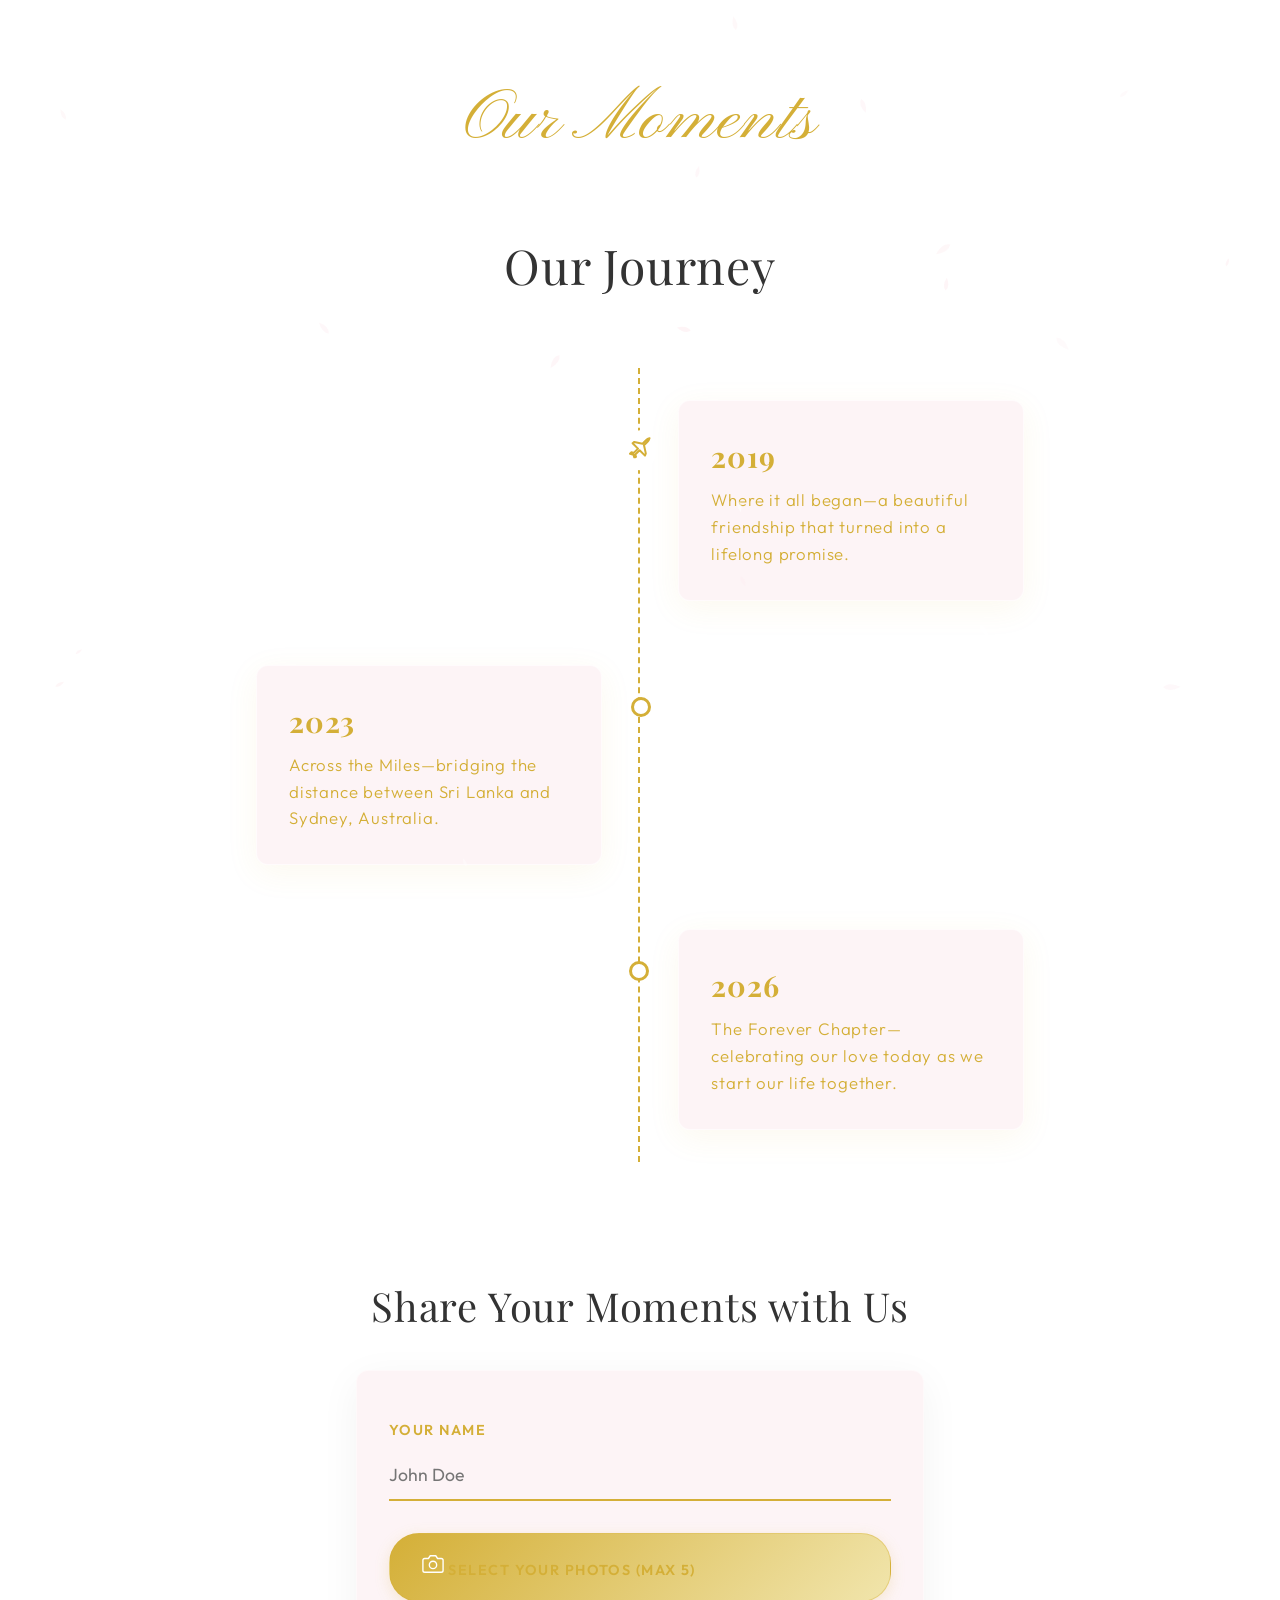
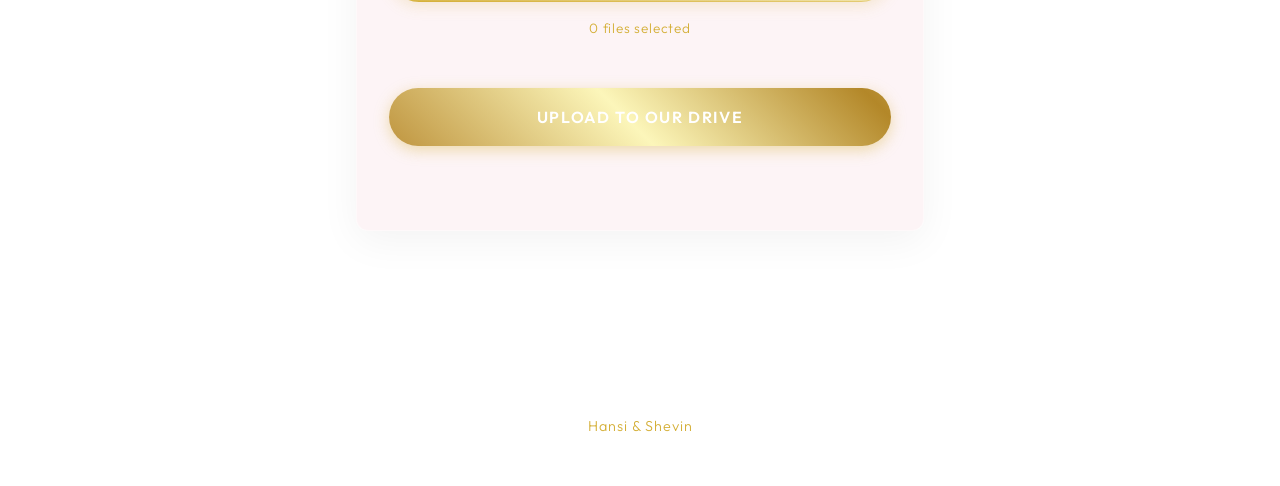
==== moments.html @ f9ff208f "Final integration of Moments page photo uploader with Google Apps Script, including success overlay " ====
<!DOCTYPE html>
<html lang="en">

<head>
    <meta charset="UTF-8">
    <meta name="viewport" content="width=device-width, initial-scale=1.0">
    <title>Our Moments - Shevin & Hansani</title>

    <!-- Fonts matching the theme -->
    <link rel="preconnect" href="https://fonts.googleapis.com">
    <link rel="preconnect" href="https://fonts.gstatic.com" crossorigin>
    <link
        href="https://fonts.googleapis.com/css2?family=Outfit:wght@300;400;600&family=Pinyon+Script&family=Playfair+Display:ital,wght@0,400;0,700;1,400&display=swap"
        rel="stylesheet">

    <!-- Link to existing global stylesheet -->
    <link rel="stylesheet" href="style.css">

    <!-- Page specific styles for moments.html -->
    <style>
        /* Base Page Setup */
        body {
            background-color: var(--color-bg-primary);
            /* Uses existing cream/blush background */
            min-height: 100vh;
            padding-top: 4rem;
            /* Spacer since there's no hero video here */
        }

        .page-title {
            font-family: 'Pinyon Script', cursive;
            font-size: 4.5rem;
            color: var(--color-accent);
            /* Gold */
            text-align: center;
            margin-bottom: 0.5rem;
        }

        /* --- Section 1: Our Journey Timeline --- */
        .timeline-section {
            padding: var(--spacing-lg) 1rem;
            max-width: 800px;
            margin: 0 auto;
            position: relative;
        }

        .timeline-title {
            font-family: 'Playfair Display', serif;
            font-size: 3rem;
            text-align: center;
            color: var(--color-text-primary);
            margin-bottom: 4rem;
        }

        .vertical-timeline {
            position: relative;
            padding: 2rem 0;
            display: flex;
            flex-direction: column;
            gap: 4rem;
        }

        /* The Gold Dashed Line */
        .vertical-timeline::before {
            content: '';
            position: absolute;
            top: 0;
            bottom: 0;
            left: 50%;
            transform: translateX(-50%);
            width: 2px;
            border-left: 2px dashed #D4AF37;
            /* Gold dashed line */
            z-index: 1;
        }

        /* The Scrolling Airplane Icon */
        .scrolling-airplane {
            position: absolute;
            left: 50%;
            top: 0;
            /* Updated via JS on scroll */
            transform: translate(-50%, -50%);
            color: #D4AF37;
            z-index: 3;
            transition: top 0.1s ease-out;
            background: var(--color-bg-primary);
            padding: 4px;
            border-radius: 50%;
        }

        /* Timeline Items (Glassmorphism Cards) */
        .v-timeline-item {
            position: relative;
            width: 45%;
            z-index: 2;
        }

        .v-timeline-item:nth-child(even) {
            align-self: flex-end;
        }

        .v-timeline-card {
            background: rgba(253, 239, 242, 0.7);
            /* Blush Pink #FDEFF2 */
            backdrop-filter: blur(12px);
            -webkit-backdrop-filter: blur(12px);
            border: 1px solid rgba(255, 255, 255, 0.6);
            border-radius: 12px;
            padding: 2rem;
            box-shadow: 0 8px 32px rgba(212, 175, 55, 0.08);
            /* Subtle gold shadow */
            transition: transform 0.3s ease;
        }

        .v-timeline-card:hover {
            transform: translateY(-5px);
        }

        /* Dot on the line */
        .v-timeline-item::after {
            content: '';
            position: absolute;
            top: 2rem;
            width: 14px;
            height: 14px;
            background-color: #FFFFFF;
            border: 3px solid #D4AF37;
            border-radius: 50%;
            z-index: 2;
        }

        .v-timeline-item:nth-child(odd)::after {
            right: -11.5%;
            /* Position dot on center line */
            transform: translateX(50%);
        }

        .v-timeline-item:nth-child(even)::after {
            left: -11.5%;
            transform: translateX(-50%);
        }

        .year-badge {
            font-family: 'Playfair Display', serif;
            font-size: 1.8rem;
            color: #D4AF37;
            font-weight: 700;
            margin-bottom: 0.5rem;
        }

        .milestone-desc {
            font-family: 'Outfit', sans-serif;
            font-size: 1.05rem;
            font-weight: 300;
            line-height: 1.6;
            color: var(--color-text-secondary);
        }

        @media (max-width: 768px) {
            .vertical-timeline::before {
                left: 20px;
            }

            .scrolling-airplane {
                left: 20px;
            }

            .v-timeline-item {
                width: calc(100% - 50px);
                align-self: flex-end;
            }

            .v-timeline-item:nth-child(odd)::after,
            .v-timeline-item:nth-child(even)::after {
                left: -30px;
                transform: translateX(0);
            }

            .v-timeline-item:nth-child(even) {
                align-self: flex-end;
            }
        }


        /* --- Section 2: Guest Moments Uploader --- */
        .uploader-section {
            padding: var(--spacing-xl) 1rem;
            max-width: 600px;
            margin: 0 auto 4rem auto;
            text-align: center;
        }

        .uploader-title {
            font-family: 'Playfair Display', serif;
            font-size: 2.5rem;
            color: var(--color-text-primary);
            margin-bottom: 2rem;
        }

        .upload-form-card {
            background: rgba(253, 239, 242, 0.7);
            /* Blush Pink matching Playlist/Theme */
            backdrop-filter: blur(15px);
            -webkit-backdrop-filter: blur(15px);
            border: 1px solid rgba(255, 255, 255, 0.5);
            border-radius: 12px;
            padding: 3rem 2rem;
            box-shadow: 0 10px 40px rgba(0, 0, 0, 0.05);
        }

        /* Minimalist inputs mimicking 'The Playlist' */
        .minimal-input-group {
            margin-bottom: 2rem;
            text-align: left;
        }

        .minimal-input-group label {
            display: block;
            font-family: 'Outfit', sans-serif;
            font-weight: 600;
            font-size: 0.9rem;
            color: var(--color-text-secondary);
            margin-bottom: 0.5rem;
            text-transform: uppercase;
            letter-spacing: 0.1em;
        }

        .minimal-input-group input[type="text"] {
            width: 100%;
            background: transparent;
            border: none;
            border-bottom: 2px solid #D4AF37;
            /* Gold bottom border */
            padding: 0.8rem 0;
            font-family: 'Outfit', sans-serif;
            font-size: 1.1rem;
            color: var(--color-text-primary);
            outline: none;
            transition: border-color 0.3s ease;
        }

        .minimal-input-group input[type="text"]:focus {
            border-bottom-color: #b38728;
        }

        /* Custom File Input Label Button */
        .hidden-file-input {
            opacity: 0;
            position: absolute;
            z-index: -1;
            width: 0.1px;
            height: 0.1px;
            overflow: hidden;
        }

        .custom-file-label {
            display: flex;
            align-items: center;
            justify-content: center;
            gap: 12px;
            width: 100%;
            padding: 1.2rem 2rem;
            background: linear-gradient(135deg, #D4AF37, #F1E5AC);
            border: 1px solid rgba(212, 175, 55, 0.4);
            border-radius: 30px;
            color: #FFFFFF;
            font-family: 'Outfit', sans-serif;
            font-weight: 600;
            font-size: 1rem;
            letter-spacing: 2px;
            text-transform: uppercase;
            cursor: pointer;
            box-shadow: 0 4px 15px rgba(212, 175, 55, 0.2);
            transition: all 0.3s ease;
            margin-top: 0.5rem;
        }

        .custom-file-label:hover {
            transform: scale(1.02);
            box-shadow: 0 6px 20px rgba(212, 175, 55, 0.4);
        }

        .camera-icon {
            width: 22px;
            height: 22px;
            stroke: #FFFFFF;
        }

        .file-selection-helper {
            font-family: 'Outfit', sans-serif;
            font-size: 0.85rem;
            color: var(--color-text-secondary);
            text-align: center;
            margin-top: 1rem;
            font-weight: 300;
        }

        /* Gold Gradient Button */
        .gold-upload-btn {
            display: inline-block;
            width: 100%;
            padding: 1.2rem 2rem;
            border: none;
            border-radius: 30px;
            color: #FFFFFF;
            font-family: 'Outfit', sans-serif;
            font-size: 1rem;
            font-weight: 600;
            letter-spacing: 0.1em;
            text-transform: uppercase;
            background: linear-gradient(45deg, #BF953F, #FCF6BA, #B38728, #FBF5B7, #AA771C);
            background-size: 200% auto;
            box-shadow: 0 4px 15px rgba(212, 175, 55, 0.4);
            cursor: pointer;
            transition: all 0.3s ease;
            margin-top: 1rem;
        }

        .gold-upload-btn:hover {
            background-position: right center;
            transform: translateY(-2px);
            box-shadow: 0 6px 20px rgba(212, 175, 55, 0.6);
        }

        .upload-status {
            margin-top: 1rem;
            font-family: 'Outfit', sans-serif;
            font-size: 0.95rem;
            color: var(--color-text-secondary);
            min-height: 20px;
        }

        /* Spinner */
        .spinner {
            display: inline-block;
            width: 18px;
            height: 18px;
            border: 2px solid rgba(255, 255, 255, 0.3);
            border-radius: 50%;
            border-top-color: #FFFFFF;
            animation: spin 1s ease-in-out infinite;
            margin-right: 10px;
            vertical-align: middle;
        }

        @keyframes spin {
            to {
                transform: rotate(360deg);
            }
        }

        /* Success Overlay */
        .upload-success-overlay {
            position: fixed;
            top: 0;
            left: 0;
            width: 100%;
            height: 100%;
            background: rgba(255, 255, 255, 0.85);
            backdrop-filter: blur(8px);
            -webkit-backdrop-filter: blur(8px);
            z-index: 9999;
            display: flex;
            justify-content: center;
            align-items: center;
            opacity: 0;
            pointer-events: none;
            transition: opacity 0.5s ease;
        }

        .upload-success-overlay.visible {
            opacity: 1;
            pointer-events: all;
        }

        .success-card {
            background: rgba(253, 239, 242, 0.95);
            border: 1px solid rgba(212, 175, 55, 0.4);
            border-radius: 16px;
            padding: 3rem 2rem;
            text-align: center;
            max-width: 450px;
            box-shadow: 0 15px 35px rgba(212, 175, 55, 0.2);
            transform: translateY(20px);
            transition: transform 0.5s cubic-bezier(0.175, 0.885, 0.32, 1.275);
        }

        .upload-success-overlay.visible .success-card {
            transform: translateY(0);
        }

        .success-title {
            font-family: 'Pinyon Script', cursive;
            font-size: 3.5rem;
            color: #D4AF37;
            margin-bottom: 0.5rem;
        }

        .success-message {
            font-family: 'Outfit', sans-serif;
            font-size: 1.15rem;
            color: var(--color-text-primary);
            line-height: 1.6;
            margin-bottom: 2rem;
        }
    </style>
</head>

<body>

    <!-- Antigravity Particles Overlay (Requires script.js) -->
    <canvas id="petal-canvas"></canvas>

    <h1 class="page-title reveal">Our Moments</h1>

    <!-- ============================================== -->
    <!-- SECTION 1: OUR JOURNEY (TIMELINE)              -->
    <!-- ============================================== -->
    <section class="timeline-section">
        <h2 class="timeline-title reveal">Our Journey</h2>

        <div class="vertical-timeline reveal" id="journey-timeline">
            <!-- Scrolling Airplane Icon -->
            <div class="scrolling-airplane" id="airplane-icon">
                <svg width="24" height="24" viewBox="0 0 24 24" fill="none" stroke="currentColor" stroke-width="2"
                    stroke-linecap="round" stroke-linejoin="round">
                    <path
                        d="M17.8 19.2L16 11l3.5-3.5C21 6 21.5 4 21.5 4c0 0-2 .5-3.5 2L14.5 9.5 6.3 7.7 4.6 9l5.4 5.4-4.3 4.3-2.2-.7L2 19.5l3.5 1 1 3.5 1.5-1.5-.7-2.2 4.3-4.3 5.4 5.4z">
                    </path>
                </svg>
            </div>

            <!-- Milestone 1 -->
            <div class="v-timeline-item">
                <div class="v-timeline-card">
                    <div class="year-badge">2019</div>
                    <p class="milestone-desc">Where it all began—a beautiful friendship that turned into a lifelong
                        promise.</p>
                </div>
            </div>

            <!-- Milestone 2 -->
            <div class="v-timeline-item">
                <div class="v-timeline-card">
                    <div class="year-badge">2023</div>
                    <p class="milestone-desc">Across the Miles—bridging the distance between Sri Lanka and Sydney,
                        Australia.</p>
                </div>
            </div>

            <!-- Milestone 3 -->
            <div class="v-timeline-item">
                <div class="v-timeline-card">
                    <div class="year-badge">2026</div>
                    <p class="milestone-desc">The Forever Chapter—celebrating our love today as we start our life
                        together.</p>
                </div>
            </div>
        </div>
    </section>

    <!-- ============================================== -->
    <!-- SECTION 2: GUEST MOMENTS UPLOADER              -->
    <!-- ============================================== -->
    <section class="uploader-section reveal">
        <h2 class="uploader-title">Share Your Moments with Us</h2>

        <form class="upload-form-card" id="moments-upload-form">
            <div class="minimal-input-group">
                <label for="uploader-name">Your Name</label>
                <input type="text" id="uploader-name" required placeholder="John Doe">
            </div>

            <div class="minimal-input-group">
                <!-- Hidden actual file input -->
                <input type="file" id="moment-photos" class="hidden-file-input" accept="image/*" multiple required>
                <!-- Styled Label acting as the button -->
                <label for="moment-photos" class="custom-file-label">
                    <svg class="camera-icon" viewBox="0 0 24 24" fill="none" stroke="currentColor" stroke-width="1.5"
                        stroke-linecap="round" stroke-linejoin="round">
                        <path d="M23 19a2 2 0 0 1-2 2H3a2 2 0 0 1-2-2V8a2 2 0 0 1 2-2h4l2-3h6l2 3h4a2 2 0 0 1 2 2z">
                        </path>
                        <circle cx="12" cy="13" r="4"></circle>
                    </svg>
                    Select Your Photos (Max 5)
                </label>
                <!-- Helper text for file count -->
                <div id="file-selection-text" class="file-selection-helper">0 files selected</div>
            </div>

            <button type="submit" class="gold-upload-btn" id="upload-btn">Upload to Our Drive</button>
            <div class="upload-status" id="upload-status-message"></div>
        </form>
    </section>


    <!-- Upload Success Overlay -->
    <div id="upload-success-overlay" class="upload-success-overlay">
        <div class="success-card">
            <h3 class="success-title">Success</h3>
            <p class="success-message">Thank you for sharing your moments with us! We can't wait to see them!</p>
            <button class="gold-upload-btn"
                onclick="document.getElementById('upload-success-overlay').classList.remove('visible')">Close</button>
        </div>
    </div>

    <footer>
        <p>Hansi & Shevin</p>
    </footer>

    <!-- Existing script for canvas effects -->
    <script src="script.js"></script>

    <!-- Specific logic for moments.html -->
    <script>
        // --- Airplane Scroll Animation ---
        const timeline = document.getElementById('journey-timeline');
        const airplane = document.getElementById('airplane-icon');

        function updateAirplanePosition() {
            if (!timeline || !airplane) return;
            // Get timeline dimensions and position relative to viewport
            const timelineRect = timeline.getBoundingClientRect();

            // Calculate how far we've scrolled past the top of the timeline
            // Adding half the window height so the airplane starts moving when the timeline reaches the middle of the screen
            const scrollStartOffset = window.innerHeight / 2;
            let scrolledPx = scrollStartOffset - timelineRect.top;

            // Clamp the value between 0 and the total height of the timeline
            if (scrolledPx < 0) {
                scrolledPx = 0;
            } else if (scrolledPx > timelineRect.height) {
                scrolledPx = timelineRect.height;
            }

            // Apply position
            airplane.style.top = scrolledPx + 'px';
        }

        window.addEventListener('scroll', updateAirplanePosition);
        window.addEventListener('resize', updateAirplanePosition);

        // Initial setup
        updateAirplanePosition();

        // --- Photo Uploader Logic ---
        const form = document.getElementById('moments-upload-form');
        const fileInput = document.getElementById('moment-photos');
        const statusMsg = document.getElementById('upload-status-message');
        const submitBtn = document.getElementById('upload-btn');
        const selectionText = document.getElementById('file-selection-text');

        // Update file count display when files are selected
        fileInput.addEventListener('change', () => {
            const count = fileInput.files.length;
            if (count === 0) {
                selectionText.textContent = '0 files selected';
                selectionText.style.color = 'var(--color-text-secondary)';
            } else if (count === 1) {
                selectionText.textContent = '1 file selected';
                selectionText.style.color = 'var(--color-text-secondary)';
            } else if (count > 5) {
                selectionText.textContent = `${count} files selected (Max 5 allowed)`;
                selectionText.style.color = '#D45D79'; // Alert color
            } else {
                selectionText.textContent = `${count} files selected`;
                selectionText.style.color = 'var(--color-text-secondary)';
            }
        });

        const GOOGLE_SCRIPT_URL = "https://script.google.com/macros/s/AKfycbxjKZd3WQ9vp3yCkcFzYn3EKo2dXhMZhBYg9qbt5P5DwrbNoYDzP_CkDzw97nw_xjyyNA/exec";
        const successOverlay = document.getElementById('upload-success-overlay');

        form.addEventListener('submit', async (e) => {
            e.preventDefault();

            const files = fileInput.files;
            if (files.length === 0) return;
            if (files.length > 5) {
                statusMsg.textContent = "Please select a maximum of 5 photos at a time.";
                statusMsg.style.color = "#D45D79";
                return;
            }

            const uploaderName = document.getElementById('uploader-name').value;
            submitBtn.innerHTML = '<span class="spinner"></span>Sending Magic to Shevin & Hansani...';
            submitBtn.disabled = true;
            statusMsg.textContent = `Preparing ${files.length} image(s)...`;
            statusMsg.style.color = "var(--color-text-secondary)";

            try {
                // Read all files and convert to base64
                const filePromises = Array.from(files).map(file => {
                    return new Promise((resolve, reject) => {
                        const reader = new FileReader();
                        reader.onload = (ev) => {
                            // Extract base64 part only
                            const base64Data = ev.target.result.split(',')[1];
                            resolve(base64Data);
                        };
                        reader.onerror = reject;
                        reader.readAsDataURL(file);
                    });
                });

                const filesData = await Promise.all(filePromises);

                // Construct payload
                const payload = {
                    name: uploaderName,
                    photos: filesData
                };

                statusMsg.textContent = "Sending to Drive...";

                // Fetch request to Apps Script
                const response = await fetch(GOOGLE_SCRIPT_URL, {
                    method: 'POST',
                    body: JSON.stringify(payload)
                    // mode: 'no-cors' -> Not needed usually if CORS is handled in GAS
                });

                // Show success overlay
                successOverlay.classList.add('visible');

                // Reset Form state
                form.reset();
                selectionText.textContent = '0 files selected';
                selectionText.style.color = 'var(--color-text-secondary)';
                statusMsg.textContent = "";

            } catch (error) {
                console.error("Upload error:", error);
                statusMsg.textContent = "Something went wrong. Please try again.";
                statusMsg.style.color = "#D45D79";
            } finally {
                submitBtn.textContent = "Upload to Our Drive";
                submitBtn.disabled = false;
            }
        });
    </script>
</body>

</html>
---- style.css ----
:root {
    /* Refined Luxury Color Palette */
    --color-bg-primary: #FFFFFF;
    --color-bg-secondary: #FDEFF2;
    /* Blush Pink */

    --color-mauve: #E8B4B8;
    /* Dusty Rose for primary elements */
    --color-rose: #E8B4B8;
    /* Dusty Rose (Secondary Soft) */
    --color-rose-light: #FDEFF2;
    /* Light Blush for backgrounds/hovers */

    --color-text-primary: #333333;
    /* Darker grey for primary text */
    --color-text-secondary: #D4AF37;
    /* Gold for subtitles */

    --color-accent: #D4AF37;
    /* Gold Accent */
    --color-border: rgba(212, 175, 55, 0.3);
    /* Gold border */

    /* Envelope Specifics */
    --envelope-base: #E8B4B8;
    --envelope-flap-gradient-start: #E8B4B8;
    --envelope-flap-gradient-end: #D9A0A5;
    /* Slightly lighter/rosier dusty rose */
    --seal-color: #D4AF37;

    /* Typography */
    --font-heading: 'Outfit', sans-serif;
    --font-names: 'Pinyon Script', cursive;
    --font-body: 'Outfit', sans-serif;

    /* Spacing & Layout */
    --container-width: 1200px;
    --spacing-sm: 1rem;
    --spacing-md: 2rem;
    --spacing-lg: 2.5rem;
    --spacing-xl: 4.5rem;

    /* Transitions */
    --transition-fast: 0.3s cubic-bezier(0.4, 0, 0.2, 1);
    --transition-slow: 0.8s cubic-bezier(0.4, 0, 0.2, 1);
}

* {
    margin: 0;
    padding: 0;
    box-sizing: border-box;
}

html {
    scroll-behavior: smooth;
}

body {
    font-family: var(--font-body);
    font-weight: 300;
    background-color: var(--color-bg-primary);
    color: var(--color-text-primary);
    line-height: 1.6;
    overflow-x: hidden;
    letter-spacing: 0.05em;
}

/* Typography Utilities */
h1,
h2,
h3,
.nav-brand {
    font-family: var(--font-heading);
    font-weight: 400;
}

.section-title {
    font-size: 3.5rem;
    font-style: italic;
    text-align: center;
    margin-bottom: var(--spacing-lg);
    color: var(--color-mauve);
    position: relative;
    padding-bottom: 1rem;
}

.section-title::after {
    content: '';
    position: absolute;
    bottom: 0;
    left: 50%;
    transform: translateX(-50%);
    width: 60px;
    height: 3px;
    background: linear-gradient(90deg, transparent, var(--color-accent), transparent);
}

/* Navbar */
.navbar {
    position: fixed;
    top: 0;
    width: 100%;
    padding: 1.5rem 5%;
    display: flex;
    justify-content: space-between;
    align-items: center;
    z-index: 1000;
    transition: var(--transition-fast);
}

.navbar.scrolled {
    background-color: rgba(255, 255, 255, 0.98);
    box-shadow: 0 4px 20px rgba(145, 95, 109, 0.05);
    padding: 1rem 5%;
}

.nav-brand {
    font-size: 1.5rem;
    font-weight: 600;
    letter-spacing: 2px;
    color: var(--color-mauve);
}

.nav-links a {
    text-decoration: none;
    color: var(--color-text-primary);
    margin-left: 2rem;
    font-family: var(--font-body);
    font-weight: 500;
    font-size: 0.9rem;
    text-transform: uppercase;
    letter-spacing: 2px;
    transition: var(--transition-fast);
}

.nav-links a:hover {
    color: var(--color-rose);
}

/* =============================================
   HERO SECTION  (reference-matched redesign)
   ============================================= */

.hero-section {
    height: 100vh;
    min-height: 560px;
    display: flex;
    flex-direction: column;
    justify-content: space-between;
    align-items: center;
    text-align: center;
    position: relative;
    overflow: hidden;
    color: #FFFFFF;
}

/* Pseudo-element to balance the space taken by hero-scroll, keeping hero-content centered */
.hero-section::before {
    content: '';
    display: block;
    height: 80px;
    width: 100%;
}

/* --- Background Image --- */
.hero-bg-image-wrapper {
    position: absolute;
    inset: 0;
    z-index: 0;
    overflow: hidden;
}

.hero-bg-image {
    width: 100%;
    height: 100%;
    object-fit: cover;
    object-position: center center;
    animation: heroBgZoom 20s ease-in-out infinite alternate;
}

@keyframes heroBgZoom {
    from {
        transform: scale(1);
    }

    to {
        transform: scale(1.06);
    }
}

/* --- Overlay (dark, improves text contrast) --- */
.hero-overlay {
    position: absolute;
    inset: 0;
    background: rgba(0, 0, 0, 0.4);
    z-index: 1;
}

/* --- Content stack --- */
.hero-content {
    position: relative;
    z-index: 2;
    display: flex;
    flex-direction: column;
    align-items: center;
    gap: 1.2rem;
    width: 90%;
    max-width: 980px;
    padding: 0 1rem;
}

/* --- "SAVE THE DATE" eyebrow --- */
.hero-eyebrow {
    font-family: var(--font-body);
    font-size: 0.72rem;
    font-weight: 400;
    text-transform: uppercase;
    letter-spacing: 0.42em;
    color: rgba(255, 255, 255, 0.92);
    margin: 0;
}

@keyframes goldenGlow {
    0% {
        text-shadow: 0 0 10px rgba(212, 175, 55, 0.2);
    }

    50% {
        text-shadow: 0 0 20px rgba(212, 175, 55, 0.6), 0 0 30px rgba(212, 175, 55, 0.4);
    }

    100% {
        text-shadow: 0 0 10px rgba(212, 175, 55, 0.2);
    }
}

/* --- Names: single line, large cursive --- */
.hero-names {
    font-family: var(--font-names);
    font-size: clamp(4.5rem, 12vw, 10rem);
    font-weight: 400;
    color: #FFFFFF;
    line-height: 1.05;
    margin: 0;
    white-space: nowrap;
    animation: goldenGlow 3s infinite alternate;
}

.hero-names em {
    font-style: italic;
    font-size: 0.75em;
    /* slightly smaller & softer than the names */
    margin: 0 0.15em;
    color: #FFFFFF;
}

/* --- Thin rule --- */
.hero-rule {
    width: min(340px, 55%);
    height: 1px;
    background: rgba(255, 255, 255, 0.65);
    margin: 0.2rem 0;
}

/* --- Date row --- */
.hero-date {
    display: flex;
    align-items: baseline;
    justify-content: center;
    gap: 1.2rem;
}

.hero-date-side {
    font-family: var(--font-heading);
    font-size: clamp(1.4rem, 3.5vw, 2.2rem);
    font-style: italic;
    color: rgba(255, 255, 255, 0.9);
    letter-spacing: 0.04em;
}

.hero-date-day {
    font-family: var(--font-heading);
    font-size: clamp(3.5rem, 8vw, 6.5rem);
    font-weight: 600;
    line-height: 1;
    color: #FFFFFF;
    text-shadow: 0 2px 16px rgba(0, 0, 0, 0.15);
}

/* --- RSVP bordered button --- */
.hero-rsvp-btn {
    display: inline-block;
    padding: 0.75rem 3rem;
    border: none;
    color: #FFFFFF;
    font-family: var(--font-body);
    font-size: 0.72rem;
    font-weight: 600;
    letter-spacing: 0.35em;
    text-transform: uppercase;
    text-decoration: none;
    background: linear-gradient(45deg, #BF953F, #FCF6BA, #B38728, #FBF5B7, #AA771C);
    background-size: 200% auto;
    box-shadow: 0 4px 15px rgba(212, 175, 55, 0.4);
    transition: all var(--transition-fast);
    margin-top: 0.4rem;
}

.hero-rsvp-btn:hover {
    background-position: right center;
    box-shadow: 0 6px 20px rgba(212, 175, 55, 0.6);
    transform: translateY(-2px);
}

/* --- Scroll down label + chevron --- */
.hero-scroll {
    position: relative;
    display: flex;
    flex-direction: column;
    align-items: center;
    z-index: 2;
    gap: 0.4rem;
    color: rgba(255, 255, 255, 0.85);
    cursor: pointer;
    animation: heroScrollBounce 2.4s ease-in-out infinite;
    padding-bottom: 25px;
    /* ensure slight gap from true bottom edge */
    width: 100%;
}

.hero-scroll span {
    font-family: var(--font-body);
    font-size: 0.65rem;
    letter-spacing: 0.35em;
    text-transform: uppercase;
}

@keyframes heroScrollBounce {

    0%,
    100% {
        transform: translateY(0);
    }

    50% {
        transform: translateY(7px);
    }
}

/* --- Fade-in animation (shared) --- */
.fade-in {
    animation: fadeIn 1.2s ease-out forwards;
}

@keyframes fadeIn {
    from {
        opacity: 0;
        transform: translateY(18px);
    }

    to {
        opacity: 1;
        transform: translateY(0);
    }
}

/* Stagger the fade-ins */
.hero-eyebrow {
    animation-delay: 0.1s;
    opacity: 0;
}

.hero-names {
    animation-delay: 0.3s;
    opacity: 0;
}

.hero-rule {
    animation-delay: 0.5s;
    opacity: 0;
}

.hero-date {
    animation-delay: 0.65s;
    opacity: 0;
}

.hero-rsvp-btn {
    animation-delay: 0.8s;
    opacity: 0;
}

.hero-scroll {
    animation-delay: 1s;
    opacity: 0;
}

/* --- Mobile --- */
@media (max-width: 600px) {
    .hero-names {
        font-size: clamp(2.2rem, 11vw, 3.5rem);
        white-space: normal;
    }

    .hero-date {
        gap: 0.8rem;
    }

    .hero-rsvp-btn {
        padding: 0.7rem 2rem;
        font-size: 0.68rem;
    }

    .hero-bg-image {
        object-position: 60% center;
    }
}

/* --- Short Screens --- */
@media (max-height: 600px) {
    .hero-section {
        min-height: auto;
    }

    .hero-section::before {
        height: 20px;
    }

    .hero-content {
        gap: 0.6rem;
    }

    .hero-scroll {
        padding-bottom: 10px;
    }
}


/* --- Couple Section (Preview Detail Hover) --- */
.couple-section {
    padding: var(--spacing-xl) 5%;
    background-color: #fdf4fb;
    /* Very faint greenish tint matching reference */
    display: flex;
    justify-content: center;
}

.couple-container {
    display: flex;
    gap: 2rem;
    justify-content: center;
    flex-wrap: wrap;
    max-width: 1000px;
    width: 100%;
}

.couple-card {
    position: relative;
    width: 100%;
    max-width: 440px;
    flex: 1 1 350px;
    aspect-ratio: 1 / 1;
    border-radius: 28px;
    overflow: hidden;
    cursor: pointer;
    box-shadow: 0 15px 40px rgba(0, 0, 0, 0.04);
}

.couple-img {
    width: 100%;
    height: 100%;
    object-fit: cover;
    transition: transform 0.6s cubic-bezier(0.25, 1, 0.5, 1);
}

.couple-overlay {
    position: absolute;
    inset: 0;
    /* Soft Blush semi-transparent gradient + blur */
    background: linear-gradient(to bottom, rgba(232, 180, 184, 0.4), rgba(232, 180, 184, 0.8));
    backdrop-filter: blur(10px);
    -webkit-backdrop-filter: blur(10px);
    display: flex;
    flex-direction: column;
    justify-content: center;
    align-items: center;
    color: #FFFFFF;
    text-align: center;
    padding: 2.5rem;
    opacity: 0;
    transition: opacity 0.5s ease;
}

.couple-card:hover .couple-img {
    transform: scale(1.05);
    /* Slight zoom on image */
}

.couple-card:hover .couple-overlay {
    opacity: 1;
    /* Fade in the blur/overlay */
}

/* Stagger text elements entering from below */
.couple-overlay>* {
    transform: translateY(15px);
    transition: transform 0.5s cubic-bezier(0.2, 0.8, 0.2, 1), opacity 0.5s ease;
    opacity: 0;
}

.couple-card:hover .couple-overlay>* {
    transform: translateY(0);
    opacity: 1;
}

.couple-card:hover .couple-overlay .couple-name {
    transition-delay: 0.1s;
}

.couple-card:hover .couple-overlay .couple-role {
    transition-delay: 0.15s;
}

.couple-card:hover .couple-overlay .couple-desc {
    transition-delay: 0.2s;
}

.couple-card:hover .couple-overlay .social-icons {
    transition-delay: 0.25s;
}

.couple-name {
    font-family: var(--font-names);
    font-size: 4.8rem;
    font-weight: 400;
    margin-bottom: 0.1rem;
    color: #FFF;
    text-shadow: 0 2px 10px rgba(0, 0, 0, 0.1);
}

.couple-role {
    font-family: var(--font-body);
    font-size: 0.75rem;
    letter-spacing: 0.45em;
    text-transform: uppercase;
    margin-bottom: 1.5rem;
    color: rgba(255, 255, 255, 0.85);
}

.couple-desc {
    font-family: var(--font-body);
    font-size: 0.95rem;
    line-height: 1.6;
    margin-bottom: 2.5rem;
    color: rgba(255, 255, 255, 0.95);
    max-width: 90%;
}

.social-icons {
    display: flex;
    gap: 1.2rem;
}

.social-icon {
    width: 44px;
    height: 44px;
    border-radius: 50%;
    background: rgba(255, 255, 255, 0.12);
    display: flex;
    justify-content: center;
    align-items: center;
    color: #FFFFFF;
    text-decoration: none;
    transition: background 0.3s ease, transform 0.3s ease;
}

.social-icon svg {
    width: 18px;
    height: 18px;
}

.social-icon:hover {
    background: rgba(255, 255, 255, 0.25);
    transform: translateY(-2px);
}

/* Countdown Section Modern */
.countdown-section {
    padding: var(--spacing-xl) 1rem;
    background-color: #fcf3fa;
    /* Faint green matching reference */
    text-align: center;
    color: var(--color-text-primary);
}

.countdown-header-modern {
    margin-bottom: 2rem;
    display: flex;
    flex-direction: column;
    align-items: center;
}

.heart-icon-modern {
    width: 44px;
    height: 44px;
    margin-bottom: 1.5rem;
}

.eyebrow-modern {
    font-family: var(--font-body);
    font-size: 0.8rem;
    letter-spacing: 0.35em;
    text-transform: uppercase;
    color: #9a8a98;
    /* soft greyish green */
    margin-bottom: 0.8rem;
}

.section-title-modern {
    font-family: var(--font-heading);
    font-size: 4.5rem;
    color: #413842;
    /* Deep dark slate/green */
    margin-bottom: 1.5rem;
    line-height: 1.1;
}

.countdown-desc-modern {
    font-family: var(--font-body);
    font-size: 1.05rem;
    color: #857a83;
    line-height: 1.8;
    max-width: 800px;
    margin: 0 auto 2.5rem;
}

.couple-signature-modern {
    font-family: var(--font-names);
    font-style: italic;
    font-size: 3.5rem;
    color: var(--color-accent);
}

/* Time boxes container */
.timer-container {
    display: flex;
    justify-content: center;
    gap: 2.5rem;
    flex-wrap: wrap;
}

.time-item-modern {
    display: flex;
    flex-direction: column;
    align-items: center;
    gap: 1.2rem;
}

.time-box {
    background: rgba(255, 255, 255, 0.4);
    backdrop-filter: blur(10px);
    -webkit-backdrop-filter: blur(10px);
    border: 1px solid rgba(255, 255, 255, 0.5);
    border-radius: 16px;
    width: 150px;
    height: 150px;
    display: flex;
    align-items: center;
    justify-content: center;
    box-shadow: 0 8px 32px rgba(0, 0, 0, 0.05);
    transition: transform 0.3s cubic-bezier(0.4, 0, 0.2, 1);
}

.time-box:hover {
    transform: translateY(-5px);
}

.time-box span:first-child {
    font-family: var(--font-heading);
    font-size: 5rem;
    font-weight: 500;
    line-height: 1;
    color: var(--color-text-secondary);
    margin: 0;
}

.time-item-modern .label {
    font-family: var(--font-body);
    font-size: 0.85rem;
    text-transform: uppercase;
    letter-spacing: 0.25em;
    color: #9a8a99;
    font-weight: 500;
}

/* Mobile Countdown */
@media (max-width: 768px) {
    .section-title-modern {
        font-size: 3.5rem;
    }

    .timer-container {
        gap: 1.5rem;
    }

    .time-box {
        width: 120px;
        height: 120px;
        border-radius: 12px;
    }

    .time-box span:first-child {
        font-size: 4rem;
    }

    .countdown-desc-modern br {
        display: none;
    }
}

@media (max-width: 480px) {
    .countdown-desc-modern {
        font-size: 0.95rem;
    }

    .section-title-modern {
        font-size: 2.8rem;
    }

    .timer-container {
        display: grid;
        grid-template-columns: repeat(2, 1fr);
        gap: 1.2rem;
        justify-items: center;
    }

    .time-item-modern {
        width: auto;
        gap: 0.8rem;
    }

    .time-box {
        width: 120px;
        height: 140px;
        /* Slight portrait shape like a card */
        border-radius: 12px;
    }

    .time-box span:first-child {
        font-size: 3.5rem;
    }
}



/* --- Location Section (Details of the Day) --- */
.location-section {
    padding: var(--spacing-xl) 1rem;
    background-color: #FDFBF7;
    /* Cream Background */
    text-align: center;
    color: var(--color-text-primary);
}

.location-header {
    margin-bottom: 3rem;
}

.champagne-icon svg {
    margin-bottom: 1rem;
    opacity: 0.8;
}

.location-card {
    background: rgba(255, 255, 255, 0.4);
    backdrop-filter: blur(10px);
    -webkit-backdrop-filter: blur(10px);
    border: 1px solid var(--color-border);
    max-width: 800px;
    margin: 0 auto;
    padding: 3rem 2rem;
    border-radius: 4px;
    box-shadow: 0 8px 32px rgba(0, 0, 0, 0.05);
}

.location-icon-circle {
    width: 60px;
    height: 60px;
    background: #F4F1EB;
    border-radius: 50%;
    margin: 0 auto 1.5rem;
    display: flex;
    justify-content: center;
    align-items: center;
}

.location-name {
    font-family: var(--font-heading);
    font-size: 2rem;
    margin-bottom: 0.5rem;
    color: var(--color-text-primary);
}

.venue-name {
    font-size: 1.2rem;
    color: var(--color-text-secondary);
    /* Mauve */
    margin-bottom: 0.5rem;
    font-weight: 500;
}

.time-row {
    display: flex;
    justify-content: center;
    align-items: center;
    gap: 0.5rem;
    color: #888;
    font-size: 0.9rem;
    margin-bottom: 2rem;
}

/* --- Location Slider --- */
.venue-image-wrapper {
    width: 100%;
    height: 400px;
    border-radius: 8px;
    overflow: hidden;
    margin-bottom: 1.5rem;
    position: relative;
    box-shadow: 0 4px 20px rgba(0, 0, 0, 0.1);
}

.slider-track {
    width: 100%;
    height: 100%;
    position: relative;
}

.venue-image.slide {
    position: absolute;
    top: 0;
    left: 0;
    width: 100%;
    height: 100%;
    object-fit: cover;
    opacity: 0;
    transition: opacity 0.8s ease-in-out, transform 4s ease-out;
    /* Slight zoom effect on active */
    z-index: 0;
}

.venue-image.slide.active {
    opacity: 1;
    z-index: 1;
    transform: scale(1.05);
    /* Slow zoom effect */
}

/* Slider Controls */
.slider-btn {
    position: absolute;
    top: 50%;
    transform: translateY(-50%);
    background: rgba(255, 255, 255, 0.2);
    border: 1px solid rgba(255, 255, 255, 0.4);
    color: #FFFFFF;
    width: 40px;
    height: 40px;
    border-radius: 50%;
    display: flex;
    justify-content: center;
    align-items: center;
    cursor: pointer;
    z-index: 10;
    transition: all 0.3s ease;
    backdrop-filter: blur(4px);
    opacity: 0.8;
}

.slider-btn:hover {
    background: rgba(255, 255, 255, 0.4);
    transform: translateY(-50%) scale(1.1);
    opacity: 1;
}

/* Ensure images are visible on mobile */
.venue-image.slide {
    display: block;
    /* Force block display */
    visibility: hidden;
    /* Hide by default, show active */
}

.venue-image.slide.active {
    visibility: visible;
}

/* Mobile responsive slider height */
@media (max-width: 768px) {
    .venue-image-wrapper {
        height: 250px;
        /* Smaller height for mobile */
    }

    .slider-btn {
        width: 32px;
        height: 32px;
    }

    .prev-btn {
        left: 10px;
    }

    .next-btn {
        right: 10px;
    }
}

.prev-btn {
    left: 15px;
}

.next-btn {
    right: 15px;
}

.slider-indicators {
    position: absolute;
    bottom: 20px;
    left: 50%;
    transform: translateX(-50%);
    display: flex;
    gap: 10px;
    z-index: 2;
}

.indicator {
    width: 10px;
    height: 10px;
    border-radius: 50%;
    background: rgba(255, 255, 255, 0.4);
    cursor: pointer;
    border: 1px solid rgba(255, 255, 255, 0.2);
    transition: all 0.3s ease;
}

.indicator.active {
    background: #FFFFFF;
    transform: scale(1.2);
}

.map-wrapper {
    width: 100%;
    border-radius: 8px;
    overflow: hidden;
    margin-bottom: 2rem;
    position: relative;
    border: 1px solid #eee;
}

.location-actions {
    display: flex;
    justify-content: center;
    gap: 1.5rem;
    flex-wrap: wrap;
}

.btn-location {
    display: flex;
    align-items: center;
    gap: 0.8rem;
    padding: 0.8rem 1.5rem;
    background: #F9F7F5;
    color: var(--color-text-primary);
    text-decoration: none;
    border: 1px solid #D8D0C5;
    border-radius: 4px;
    font-family: var(--font-body);
    font-size: 0.9rem;
    transition: all 0.3s ease;
}

.btn-location:hover {
    background: #FFFFFF;
    border-color: var(--color-mauve);
    transform: translateY(-2px);
    box-shadow: 0 4px 10px rgba(0, 0, 0, 0.05);
}

/* --- Program of the Day Section --- */
.program-section {
    padding: var(--spacing-xl) 1rem;
    background-color: transparent;
    /* Removed bg color */
    text-align: center;
    overflow-x: hidden;
}

.program-header {
    margin-bottom: 4rem;
}

.program-divider {
    color: #D45D79;
    /* Changed to Rose */
    margin-bottom: 2rem;
    font-size: 1.2rem;
    position: relative;
    display: flex;
    justify-content: center;
    align-items: center;
    gap: 1rem;
}

.program-divider::before,
.program-divider::after {
    content: '';
    height: 1px;
    width: 60px;
    background-color: #D45D79;
    opacity: 0.3;
}

.program-illustration {
    margin-bottom: 2rem;
    display: flex;
    justify-content: center;
}

.program-illustration img {
    max-width: 100%;
    height: auto;
    width: 100px;
    /* Adjust based on illustration */
    filter: drop-shadow(0 10px 20px rgba(0, 0, 0, 0.05));
}

/* Timeline Container */
.timeline-container {
    position: relative;
    display: flex;
    justify-content: space-between;
    align-items: flex-start;
    max-width: 1000px;
    margin: 0 auto;
    padding-top: 2rem;
}

/* Horizontal Line */
.timeline-line {
    position: absolute;
    top: 60px;
    /* Aligns with icon center */
    left: 0;
    width: 100%;
    height: 1px;
    background-color: #D45D79;
    /* Rose Line */
    opacity: 0.2;
    z-index: 1;
}

.timeline-item {
    position: relative;
    z-index: 2;
    display: flex;
    flex-direction: column;
    align-items: center;
    flex: 1;
    min-width: 120px;
}

/* Time Bubble - Lotus Color Glass Effect */
.time-bubble {
    background-color: rgba(212, 93, 121, 0.85);
    /* Lotus Red (#D45D79) with transparency */
    backdrop-filter: blur(5px);
    -webkit-backdrop-filter: blur(5px);
    color: #FFFFFF;
    font-family: var(--font-body);
    font-size: 0.8rem;
    padding: 0.4rem 1rem;
    border-radius: 20px;
    margin-bottom: 1.5rem;
    box-shadow: 0 4px 15px rgba(212, 93, 121, 0.25);
    border: 1px solid rgba(255, 255, 255, 0.2);
}

/* Icon Circle */
.icon-circle {
    width: 50px;
    height: 50px;
    background-color: #FFFFFF;
    border: 1px solid rgba(212, 93, 121, 0.3);
    /* Rose border */
    border-radius: 50%;
    display: flex;
    justify-content: center;
    align-items: center;
    margin-bottom: 1.5rem;
    color: #D45D79;
    /* Red Rose Icon Color */
    transition: transform 0.3s ease;
}

.timeline-item:hover .icon-circle {
    transform: scale(1.1);
    box-shadow: 0 5px 15px rgba(212, 93, 121, 0.15);
    background-color: #FFF0F5;
    /* Lavender Blush hover */
}

.event-title {
    font-family: var(--font-heading);
    font-size: 1.2rem;
    margin-bottom: 0.5rem;
    color: var(--color-text-primary);
}

.event-desc {
    font-family: var(--font-body);
    font-size: 0.75rem;
    color: #888;
    max-width: 120px;
    line-height: 1.4;
}

/* Mobile Responsive Timeline (Vertical Stack) */
@media (max-width: 768px) {
    .timeline-container {
        flex-direction: column;
        align-items: flex-start;
        padding-left: 2rem;
        gap: 2rem;
    }

    .timeline-line {
        width: 1px;
        height: 100%;
        left: 21px;
        /* Center of left padding */
        top: 0;
    }

    .timeline-item {
        flex-direction: row;
        align-items: center;
        width: 100%;
        text-align: left;
    }

    .time-bubble {
        margin-bottom: 0;
        margin-right: 1rem;
        font-size: 0.75rem;
        min-width: 60px;
        text-align: center;
        order: 2;
        /* Move time to right of icon for vertical layout? Or keep left */
    }

    /* Re-ordering for vertical list look */
    .timeline-item {
        display: grid;
        grid-template-columns: 50px 1fr;
        grid-template-areas:
            "icon title"
            "icon desc"
            "icon time";
        gap: 0 1.5rem;
    }

    .icon-circle {
        grid-area: icon;
        margin-bottom: 0;
    }

    .event-title {
        grid-area: title;
        margin-bottom: 0.2rem;
        text-align: left;
    }

    .event-desc {
        grid-area: desc;
        max-width: none;
        text-align: left;
        margin-bottom: 0.5rem;
    }

    .time-bubble {
        grid-area: time;
        width: fit-content;
        margin: 0;
        background: transparent;
        color: #D45D79;
        /* Rose color for mobile text */
        padding: 0;
        font-weight: bold;
        box-shadow: none;
        text-align: left;
        border: none;
        backdrop-filter: none;
    }
}

/* --- Dress Code Section --- */
.dress-code-wrapper {
    margin-top: 5rem;
    display: flex;
    justify-content: center;
    width: 100%;
    padding: 0 1rem;
    /* ensure it stays within bounds on mobile */
}

.dress-code-card {
    background: rgba(253, 239, 242, 0.75);
    /* #FDEFF2 Light Blush Pink */
    backdrop-filter: blur(12px);
    -webkit-backdrop-filter: blur(12px);
    border: 1px solid rgba(255, 255, 255, 0.6);
    border-radius: 16px;
    padding: 3.5rem 2rem;
    max-width: 650px;
    width: 100%;
    text-align: center;
    box-shadow: 0 10px 40px rgba(212, 93, 121, 0.08);
    /* subtle soft rose shadow */
    transition: transform 0.4s ease, box-shadow 0.4s ease;
}

.dress-code-card:hover {
    transform: translateY(-5px);
    box-shadow: 0 15px 50px rgba(212, 93, 121, 0.15);
}

.dress-icon-circle {
    width: 56px;
    height: 56px;
    background-color: #FFFFFF;
    border: 1px solid rgba(212, 175, 55, 0.5);
    /* Metallic Gold border */
    border-radius: 50%;
    display: flex;
    justify-content: center;
    align-items: center;
    margin: 0 auto 1.5rem;
    color: #D4AF37;
    /* Metallic Gold icon */
    box-shadow: 0 4px 15px rgba(212, 175, 55, 0.15);
    transition: transform 0.4s ease;
}

.dress-code-card:hover .dress-icon-circle {
    transform: scale(1.1) rotate(5deg);
}

.dress-code-title {
    font-family: 'Playfair Display', serif;
    font-size: 2.2rem;
    color: var(--color-text-primary);
    margin-bottom: 1rem;
    letter-spacing: 0.02em;
}

.dress-code-body {
    font-family: 'Outfit', sans-serif;
    font-weight: 300;
    font-size: 1.05rem;
    color: var(--color-text-secondary);
    line-height: 1.7;
    margin-bottom: 2.5rem;
    max-width: 90%;
    margin-inline: auto;
}

.color-swatches {
    display: flex;
    justify-content: center;
    align-items: center;
    gap: 1.5rem;
}

.swatch {
    width: 32px;
    height: 32px;
    border-radius: 50%;
    border: 1px solid rgba(0, 0, 0, 0.06);
    box-shadow: 0 3px 8px rgba(0, 0, 0, 0.08);
    transition: transform 0.3s cubic-bezier(0.175, 0.885, 0.32, 1.275);
    cursor: pointer;
}

.swatch:hover {
    transform: scale(1.2);
}

.swatch-white {
    background-color: #FFFFFF;
}

.swatch-blush {
    background-color: #FDEFF2;
    /* Blush pink */
}

.swatch-gold {
    background: linear-gradient(135deg, #D4AF37, #F3E5AB, #C5A031);
    /* Metallic Gold gradient */
    border-color: #D4AF37;
}


/* Details Section */
.details-section {
    padding: var(--spacing-xl) 1rem;
    background-color: var(--color-bg-primary);
}

.container {
    max-width: var(--container-width);
    margin: 0 auto;
}

.details-grid {
    display: grid;
    grid-template-columns: repeat(auto-fit, minmax(300px, 1fr));
    gap: 2rem;
}

.detail-card {
    text-align: center;
    padding: 3rem 2rem;
    background-color: var(--color-white);
    border: 1px solid var(--color-bg-secondary);
    /* Soft shadow with Rose tint */
    box-shadow: 0 10px 40px rgba(212, 156, 156, 0.1);
    transition: var(--transition-fast);
}

.detail-card:hover {
    transform: translateY(-5px);
    box-shadow: 0 15px 50px rgba(145, 95, 109, 0.15);
    border-color: var(--color-rose-light);
}

.detail-card .icon {
    font-size: 2.5rem;
    margin-bottom: 1.5rem;
    color: var(--color-rose);
}

.detail-card h3 {
    font-size: 2rem;
    margin-bottom: 1rem;
    color: var(--color-mauve);
}

.detail-card p {
    color: var(--color-text-primary);
    margin-bottom: 0.5rem;
}


/* --- RSVP Section (Attendance Confirmation) --- */
.rsvp-section {
    padding: var(--spacing-xl) 1rem;
    background-color: #F3F2EE;
    /* Light Beige/Grey Background */
    text-align: center;
}

.rsvp-header {
    margin-bottom: 3rem;
}

.rings-icon {
    display: flex;
    justify-content: center;
    align-items: center;
    margin: 0 auto 1.5rem;
    width: 100%;
}

.rings-icon img {
    max-width: 120px;
    height: auto;
}

.rsvp-form-image-container {
    display: flex;
    justify-content: center;
    align-items: center;
    margin-bottom: 2rem;
    width: 100%;
}

.rsvp-form-image {
    max-width: 160px;
    height: auto;
    filter: drop-shadow(0 4px 12px rgba(0, 0, 0, 0.08));
    transition: transform 0.4s ease;
}

.rsvp-form-image:hover {
    transform: scale(1.05) rotate(-2deg);
}

.rsvp-form-card {
    background: rgba(255, 255, 255, 0.8);
    backdrop-filter: blur(15px);
    -webkit-backdrop-filter: blur(15px);
    max-width: 700px;
    margin: 0 auto;
    padding: 4rem;
    border-radius: 6px;
    box-shadow: 0 10px 40px rgba(232, 180, 184, 0.2);
    border: 2px solid var(--color-accent);
    text-align: left;
    position: relative;
    overflow: hidden;
}

/* Floral Watermarks for RSVP Card */
.rsvp-form-card::before,
.rsvp-form-card::after {
    content: '';
    position: absolute;
    width: 150px;
    height: 150px;
    opacity: 0.1;
    pointer-events: none;
    z-index: 0;
    background-image: url("data:image/svg+xml,%3Csvg viewBox='0 0 100 100' xmlns='http://www.w3.org/2000/svg'%3E%3Cpath d='M50 90 C 20 90, 10 60, 50 30 C 90 60, 80 90, 50 90 Z' fill='%23D4AF37'/%3E%3C/svg%3E");
    background-repeat: no-repeat;
    background-size: contain;
}

.rsvp-form-card::before {
    top: -30px;
    right: -30px;
    transform: rotate(45deg);
}

.rsvp-form-card::after {
    bottom: -30px;
    left: -30px;
    transform: rotate(-135deg);
}

.form-group {
    margin-bottom: 2.5rem;
    position: relative;
    z-index: 1;
}

.form-group label {
    display: block;
    font-family: var(--font-body);
    color: var(--color-text-primary);
    font-size: 0.95rem;
    font-weight: 500;
    letter-spacing: 1px;
    text-transform: uppercase;
    margin-bottom: 0.5rem;
    transition: transform 0.3s ease, color 0.3s ease;
}

/* Base input styling (minimal border) */
.form-group input[type="text"],
.form-group input[type="email"],
.form-group input[type="number"],
.form-group textarea,
.form-group select {
    width: 100%;
    padding: 0.8rem 0.5rem;
    border: none;
    border-bottom: 1px solid rgba(212, 175, 55, 0.3);
    background-color: #FFF9FA;
    /* Blush Pink background */
    border-radius: 4px 4px 0 0;
    font-family: var(--font-body);
    font-size: 1rem;
    color: var(--color-text-primary);
    transition: all 0.3s ease;
}

/* Focus states with Gold glow */
.form-group input:focus,
.form-group textarea:focus,
.form-group select:focus {
    outline: none;
    border-bottom: 2px solid var(--color-accent);
    background-color: #FFFFFF;
    box-shadow: 0 4px 10px rgba(212, 175, 55, 0.1);
}

/* Shifting label effect */
.form-group:focus-within label {
    color: var(--color-accent);
    transform: translateY(-2px);
}

/* Radio Buttons Group */
.radio-group {
    display: flex;
    gap: 2rem;
    align-items: center;
}

.radio-label {
    display: flex;
    align-items: center;
    gap: 0.8rem;
    font-family: var(--font-body);
    font-size: 1rem;
    cursor: pointer;
    font-weight: 500 !important;
    color: var(--color-text-primary);
    position: relative;
}

/* Hide default radio */
.radio-label input[type="radio"] {
    appearance: none;
    -webkit-appearance: none;
    width: 20px;
    height: 20px;
    border: 2px solid var(--color-accent);
    border-radius: 50%;
    margin: 0;
    position: relative;
    outline: none;
    cursor: pointer;
    background-color: transparent;
    transition: all 0.3s ease;
}

/* Custom Gold Circle inner fill on checked */
.radio-label input[type="radio"]:checked::after {
    content: '';
    position: absolute;
    top: 50%;
    left: 50%;
    transform: translate(-50%, -50%);
    width: 10px;
    height: 10px;
    background-color: var(--color-accent);
    border-radius: 50%;
    box-shadow: 0 0 5px rgba(212, 175, 55, 0.5);
}

.radio-label input[type="radio"]:checked {
    box-shadow: 0 0 10px rgba(212, 175, 55, 0.2);
}

.small-input {
    width: 120px !important;
}

/* Dietary Section */
.dietary-section {
    margin-top: 3rem;
}

.dietary-label {
    display: flex;
    align-items: center;
    gap: 0.5rem;
    color: #4A4A4A !important;
    font-weight: 600 !important;
    font-size: 1.1rem;
}

.warning-icon {
    font-size: 1.2rem;
    color: #DAA520;
    /* Goldenrod warning color */
}

.dietary-desc {
    font-family: var(--font-body);
    font-size: 0.95rem;
    color: #666;
    margin-bottom: 1.5rem;
    line-height: 1.5;
}

.checkbox-grid {
    display: grid;
    grid-template-columns: 1fr 1fr;
    gap: 1rem;
}

.checkbox-label {
    display: flex;
    align-items: center;
    gap: 0.8rem;
    font-family: var(--font-body);
    font-size: 1rem;
    cursor: pointer;
    color: #4A4A4A;
}

.checkbox-label input[type="checkbox"] {
    width: 1.2rem;
    height: 1.2rem;
    border: 1px solid #999;
    border-radius: 3px;
    accent-color: #3C4A3E;
    margin: 0;
}

@keyframes goldPulse {
    0% {
        box-shadow: 0 0 0 0 rgba(212, 175, 55, 0.4);
    }

    70% {
        box-shadow: 0 0 0 15px rgba(212, 175, 55, 0);
    }

    100% {
        box-shadow: 0 0 0 0 rgba(212, 175, 55, 0);
    }
}

.submit-btn.confirm-btn {
    width: 100%;
    padding: 1.2rem;
    /* Luxury Gold Gradient */
    background: linear-gradient(45deg, #BF953F, #FCF6BA, #B38728, #FBF5B7, #AA771C);
    background-size: 200% auto;
    border: none;
    box-shadow: 0 4px 15px rgba(212, 175, 55, 0.3);

    color: #FFFFFF;
    text-shadow: 0 1px 2px rgba(0, 0, 0, 0.1);

    border-radius: 4px;
    font-family: var(--font-body);
    font-size: 1.1rem;
    font-weight: 700;
    letter-spacing: 2px;
    text-transform: uppercase;
    cursor: pointer;
    display: flex;
    justify-content: center;
    align-items: center;
    gap: 0.8rem;
    transition: all 0.4s cubic-bezier(0.4, 0, 0.2, 1);
    margin-top: 2rem;
}

.submit-btn.confirm-btn:hover {
    transform: translateY(-2px);
    background-position: right center;
    animation: goldPulse 1.5s infinite;
}

/* --- RSVP Thank You Message --- */
.rsvp-thank-you {
    background: #FFFFFF;
    border-radius: 8px;
    padding: 4rem 3rem;
    box-shadow: 0 10px 40px rgba(0, 0, 0, 0.05);
    text-align: center;
    max-width: 600px;
    margin: 0 auto;
    animation: fadeIn 0.8s ease forwards;
}

.thank-you-title {
    font-family: var(--font-heading);
    font-size: 2.8rem;
    font-weight: 300;
    color: #38423B;
    margin-bottom: 2rem;
    line-height: 1.2;
    font-style: italic;
}

.thank-you-msg {
    font-family: var(--font-body);
    font-size: 1rem;
    color: #555;
    margin-bottom: 1rem;
    line-height: 1.6;
}

.thank-you-actions {
    display: flex;
    justify-content: center;
    gap: 1rem;
    margin-bottom: 3rem;
    flex-wrap: wrap;
}

.calendar-btn {
    display: flex;
    align-items: center;
    gap: 0.8rem;
    padding: 0.8rem 1.8rem;
    border-radius: 30px;
    font-family: var(--font-body);
    font-size: 1rem;
    text-decoration: none;
    color: #FFF;
    transition: transform 0.3s ease, box-shadow 0.3s ease;
}

.calendar-btn.green {
    background: #50B066;
}

.calendar-btn.green:hover {
    background: #409C54;
    transform: translateY(-2px);
    box-shadow: 0 6px 15px rgba(80, 176, 102, 0.3);
}

.calendar-btn.dark {
    background: #38423B;
}

.calendar-btn.dark:hover {
    background: #2D352F;
    transform: translateY(-2px);
    box-shadow: 0 6px 15px rgba(56, 66, 59, 0.3);
}

.thank-you-footer {
    font-family: var(--font-body);
    font-size: 0.85rem;
    color: #888;
    line-height: 1.6;
    border-top: 1px solid rgba(0, 0, 0, 0.05);
    padding-top: 2rem;
}

/* --- Success Video Overlay --- */
.success-video-overlay {
    position: fixed;
    inset: 0;
    width: 100vw;
    height: 100vh;
    background: #000;
    z-index: 10000;
    display: flex;
    justify-content: center;
    align-items: center;
    opacity: 1;
    transition: opacity 0.5s ease;
}

.success-video-overlay.hidden {
    opacity: 0;
    pointer-events: none;
}

#gate-video {
    width: 100%;
    height: 100%;
    object-fit: contain;
    /* or cover depending on preference */
}

/* Utilities used for swapping */
.hidden {
    display: none !important;
}

/* Mobile Adjustments for Form */
@media (max-width: 768px) {
    .rsvp-form-card {
        padding: 2rem 1.5rem;
    }

    .radio-group {
        flex-direction: column;
        align-items: flex-start;
        gap: 1rem;
    }

    .checkbox-grid {
        grid-template-columns: 1fr;
    }
}

/* Footer */
footer {
    padding: 3rem;
    text-align: center;
    background-color: #FFF;
    color: var(--color-text-secondary);
    font-size: 0.9rem;
    letter-spacing: 1px;
}

/* Animations */
@keyframes fadeInUp {
    from {
        opacity: 0;
        transform: translateY(30px);
    }

    to {
        opacity: 1;
        transform: translateY(0);
    }
}

/* --- Reference-Matched Envelope --- */
/* Vintage Mauve & English Rose Theme */
.envelope-overlay {
    position: fixed;
    top: 0;
    left: 0;
    width: 100vw;
    height: 100vh;
    background-color: #FFFFFF;
    z-index: 9999;
    display: flex;
    justify-content: center;
    align-items: center;
    flex-direction: column;
    transition: opacity 1.5s ease-in-out, visibility 1.5s ease-in-out;
}

.envelope-wrapper {
    position: absolute;
    top: 0;
    left: 0;
    width: 100%;
    height: 100%;
    cursor: pointer;
    background-color: #FEFCFC;
    /* Very subtle rose tint background */
}

/* Envelope Body - Lotus/Pink Theme */
.envelope {
    position: relative;
    width: 100%;
    height: 100%;
    background-color: #E8B4B8;
    /* Soft Lotus Pink base */
    box-shadow: none;
    border-radius: 0;
    overflow: hidden;
}

/* Texture - Keep existing noise */
.envelope::before,
.flap::before {
    content: '';
    position: absolute;
    inset: 0;
    background-image: url("data:image/svg+xml,%3Csvg viewBox='0 0 400 400' xmlns='http://www.w3.org/2000/svg'%3E%3Cfilter id='noiseFilter'%3E%3CfeTurbulence type='fractalNoise' baseFrequency='0.8' numOctaves='3' stitchTiles='stitch'/%3E%3CfeColorMatrix type='saturate' values='0'/%3E%3C/filter%3E%3Crect width='100%25' height='100%25' filter='url(%23noiseFilter)' opacity='0.12'/%3E%3C/svg%3E");
    pointer-events: none;
    z-index: 5;
    mix-blend-mode: soft-light;
}

/* Flap Styles (Two Triangles) */
.flap {
    position: absolute;
    width: 100%;
    height: 100%;
    left: 0;
}

/* Bottom Flap - The "Pocket" */
.flap.bottom {
    bottom: 0;
    /* Large triangle covering bottom half */
    clip-path: polygon(0 100%, 50% 50%, 100% 100%);
    background: linear-gradient(135deg, #D45D79, #EA9AB2);
    /* Lotus Red/Pink Gradient */
    height: 100%;
    z-index: 3;
    filter: drop-shadow(0 -4px 10px rgba(0, 0, 0, 0.2));
}

/* Top Flap - The "Lid" */
.flap.top {
    top: 0;
    /* Large triangle covering top half */
    clip-path: polygon(0 0, 50% 50%, 100% 0);
    background: linear-gradient(135deg, #EA9AB2, #D45D79);
    z-index: 4;
    transform-origin: top;
    transition: transform 1.2s cubic-bezier(0.4, 0, 0.2, 1), z-index 0.8s;
    filter: drop-shadow(0 4px 10px rgba(0, 0, 0, 0.2));
}

/* REMOVED Left/Right Flaps */
.flap.left,
.flap.right {
    display: none;
}

/* Wax Seal - White with Pink Accent */
.wax-seal {
    position: absolute;
    top: 50%;
    /* Center where flaps meet */
    left: 50%;
    transform: translate(-50%, -50%);
    width: 120px;
    height: 120px;
    background: #FFFFFF;
    border-radius: 50%;
    z-index: 6;
    box-shadow:
        0 10px 20px rgba(0, 0, 0, 0.2),
        inset -5px -5px 15px rgba(212, 93, 121, 0.2),
        inset 5px 5px 10px rgba(255, 255, 255, 1);
    display: flex;
    justify-content: center;
    align-items: center;
    transition: transform 0.6s ease, opacity 0.6s ease;
}

.wax-seal span {
    font-family: 'Cormorant Garamond', serif;
    font-style: italic;
    font-size: 3.5rem;
    color: #D45D79;
    /* Lotus Red Text */
    text-shadow: 1px 1px 0px rgba(255, 255, 255, 0.8);
    font-weight: 600;
}

/* Animation States */
.envelope.open .top.flap {
    transform: rotateX(180deg);
    z-index: 1;
}

.envelope.open .wax-seal {
    transform: translate(-50%, -50%) scale(1.2);
    opacity: 0;
}

/* Letter CSS Removed as requested */
.letter,
.letter-content,
.letter-content h2,
.letter-content p {
    display: none;
}

.instruction-text {
    margin-top: 3rem;
    color: #FFFFFF;
    font-size: 0.9rem;
    letter-spacing: 2px;
    text-transform: uppercase;
    opacity: 0.9;
    animation: fadePulse 2s infinite;
    position: absolute;
    bottom: 15%;
    z-index: 10;
    text-shadow: 0 2px 4px rgba(0, 0, 0, 0.1);
}

/* Animation States */
.envelope.open .top.flap {
    transform: rotateX(180deg);
    z-index: 1;
}

.envelope.open .wax-seal {
    transform: translate(-50%, -50%) scale(0.8);
    opacity: 0;
}

.envelope.open .letter {
    transform: translate(-50%, -60%);
    z-index: 10;
}

@keyframes fadePulse {

    0%,
    100% {
        opacity: 0.6;
    }

    50% {
        opacity: 1;
    }
}

.envelope-overlay.hide {
    opacity: 0;
    visibility: hidden;
    pointer-events: none;
}

/* Mobile */
@media (max-width: 768px) {
    .names {
        font-size: 3.5rem;
    }

    .section-title {
        font-size: 2.5rem;
    }

    .nav-links {
        display: none;
    }
}

/* =========================================================
   VIDEO INTRO SCREEN
   ========================================================= */

/* The full-screen video intro layer sits on top of everything,
   but BELOW the preloader (z-index 9998). It starts hidden and
   is revealed once the preloader fades out. */
.video-intro {
    position: fixed;
    inset: 0;
    width: 100vw;
    height: 100vh;
    background: #0a0608;
    /* near-black with warm tint */
    z-index: 9998;
    display: flex;
    justify-content: center;
    align-items: center;
    overflow: hidden;
    /* Hidden until preloader is done */
    opacity: 0;
    pointer-events: none;
    transition: opacity 0.8s ease;
}

.video-intro.visible {
    opacity: 1;
    pointer-events: all;
}

.video-intro.exit {
    /* Bloom / curtain fade to white, then disappear */
    animation: videoIntroExit 0.8s cubic-bezier(0.4, 0, 0.2, 1) forwards;
}

@keyframes videoIntroExit {
    0% {
        opacity: 1;
    }

    20% {
        opacity: 1;
    }

    100% {
        opacity: 0;
        pointer-events: none;
    }
}

/* ---- The MP4 video itself ---- */
.intro-video {
    position: absolute;
    inset: 0;
    width: 100%;
    height: 100%;
    object-fit: cover;
    opacity: 0;
    transition: opacity 0.6s ease;
    z-index: 1;
}

.intro-video.playing {
    opacity: 1;
}

/* ---- Tap-to-open prompt ---- */
.tap-prompt {
    position: absolute;
    inset: 0;
    z-index: 20;
    display: flex;
    justify-content: center;
    align-items: center;
    background: radial-gradient(ellipse at center,
            rgba(30, 8, 16, 0.85) 0%,
            rgba(10, 6, 8, 0.97) 100%);
    transition: opacity 0.7s ease, visibility 0.7s ease;
}

.tap-prompt.hidden {
    opacity: 0;
    visibility: hidden;
    pointer-events: none;
}

.tap-prompt-inner {
    display: flex;
    flex-direction: column;
    align-items: center;
    gap: 1.4rem;
    position: relative;
    cursor: pointer;
    user-select: none;
    -webkit-tap-highlight-color: transparent;
}

/* Envelope icon */
.tap-envelope-icon {
    width: 100px;
    height: 100px;
    border-radius: 50%;
    background: rgba(212, 93, 121, 0.15);
    border: 1.5px solid rgba(255, 255, 255, 0.18);
    backdrop-filter: blur(8px);
    display: flex;
    justify-content: center;
    align-items: center;
    animation: tapIconFloat 3s ease-in-out infinite;
    box-shadow:
        0 0 0 0 rgba(212, 93, 121, 0.5),
        0 8px 30px rgba(0, 0, 0, 0.35);
    transition: transform 0.2s ease, box-shadow 0.2s ease;
}

.tap-envelope-icon svg {
    width: 52px;
    height: 52px;
}

.tap-prompt-inner:active .tap-envelope-icon {
    transform: scale(0.92);
    box-shadow: 0 4px 15px rgba(212, 93, 121, 0.4);
}

@keyframes tapIconFloat {

    0%,
    100% {
        transform: translateY(0px);
    }

    50% {
        transform: translateY(-10px);
    }
}

/* Pulse ring around icon */
.tap-envelope-icon::before,
.tap-envelope-icon::after {
    content: '';
    position: absolute;
    border-radius: 50%;
    border: 1.5px solid rgba(212, 93, 121, 0.5);
    animation: tapPulse 2.5s ease-out infinite;
}

.tap-envelope-icon::after {
    animation-delay: 1.25s;
}

@keyframes tapPulse {
    0% {
        width: 100px;
        height: 100px;
        opacity: 0.8;
    }

    100% {
        width: 190px;
        height: 190px;
        opacity: 0;
    }
}

/* "Tap to Open" text */
.tap-to-open-text {
    font-family: 'Montserrat', sans-serif;
    font-size: 0.8rem;
    font-weight: 400;
    text-transform: uppercase;
    letter-spacing: 0.38em;
    color: rgba(255, 255, 255, 0.82);
    margin: 0;
    animation: tapTextBlink 2.8s ease-in-out infinite;
}

@keyframes tapTextBlink {

    0%,
    100% {
        opacity: 0.82;
    }

    50% {
        opacity: 0.35;
    }
}

/* Small ripple dot below text */
.tap-ripple {
    width: 6px;
    height: 6px;
    border-radius: 50%;
    background: #D45D79;
    animation: tapDotPulse 1.8s ease-in-out infinite;
}

@keyframes tapDotPulse {

    0%,
    100% {
        transform: scale(1);
        opacity: 0.9;
    }

    50% {
        transform: scale(1.6);
        opacity: 0.4;
    }
}

/* ---- Curtain / bloom transition overlay ---- */
.video-curtain {
    position: absolute;
    inset: 0;
    z-index: 30;
    background: radial-gradient(ellipse at center, #FDFBF7 0%, #FDFBF7 100%);
    transform: scale(0);
    border-radius: 50%;
    opacity: 0;
    pointer-events: none;
    transition: none;
}

.video-curtain.bloom {
    animation: curtainBloom 1.8s cubic-bezier(0.65, 0.05, 0.36, 1) forwards;
}

@keyframes curtainBloom {
    0% {
        transform: scale(0);
        opacity: 0;
        border-radius: 50%;
    }

    50% {
        transform: scale(2.5);
        opacity: 1;
        border-radius: 30%;
    }

    100% {
        transform: scale(6);
        opacity: 1;
        border-radius: 0%;
    }
}

/* Mobile tweaks */
@media (max-width: 768px) {
    .intro-video {
        width: 100vw !important;
        height: 100vh !important;
        height: -webkit-fill-available !important;
        object-fit: cover !important;
        position: absolute !important;
        top: 0 !important;
        left: 0 !important;
        transform: scale(1.02);
        /* Safari sometimes leaves hairline gaps; this forces a tiny overbleed to ensure a pure 100% cover */
    }
}

@media (max-width: 480px) {
    .tap-envelope-icon {
        width: 86px;
        height: 86px;
    }

    .tap-envelope-icon svg {
        width: 42px;
        height: 42px;
    }

    @keyframes tapPulse {
        0% {
            width: 86px;
            height: 86px;
            opacity: 0.8;
        }

        100% {
            width: 170px;
            height: 170px;
            opacity: 0;
        }
    }

    .tap-to-open-text {
        font-size: 0.72rem;
        letter-spacing: 0.3em;
    }
}

/* --- Audio Control Button --- */
.audio-control-btn {
    position: fixed;
    bottom: 30px;
    right: 30px;
    width: 50px;
    height: 50px;
    border-radius: 50%;
    background: #FFFFFF;
    border: none;
    box-shadow: 0 4px 15px rgba(0, 0, 0, 0.1);
    cursor: pointer;
    z-index: 9999;
    display: flex;
    justify-content: center;
    align-items: center;
    transition: transform 0.3s ease, box-shadow 0.3s ease;
    color: #5CBA76;
    /* matches the theme green */
}

.audio-control-btn:hover {
    transform: scale(1.1);
    box-shadow: 0 6px 20px rgba(0, 0, 0, 0.15);
}

.audio-control-btn.hidden-btn {
    display: none;
}

/* =========================================================
   END VIDEO INTRO SCREEN
   ========================================================= */


/* --- Final Mobile Polish (< 480px) --- */

/* --- Final Mobile Polish (< 768px) --- */
@media (max-width: 768px) {
    :root {
        --spacing-xl: 5rem;
        --spacing-lg: 3rem;
    }
}

/* --- Final Mobile Polish (< 480px) --- */
@media (max-width: 480px) {
    :root {
        --spacing-xl: 3rem;
        --spacing-lg: 2rem;
    }

    .couple-section,
    .countdown-section,
    .location-section,
    .program-section,
    .rsvp-section {
        padding: 3rem 1rem;
    }

    .section-title {
        font-size: 2rem;
        margin-bottom: 2rem;
    }

    .hero-content .name {
        font-size: 3.5rem;
    }

    .rsvp-form-card {
        padding: 1.5rem 1rem;
    }

    .form-group input,
    .form-group select,
    .form-group textarea {
        padding: 0.8rem;
        font-size: 0.9rem;
    }

    /* The timer box styling is handled by the earlier max-width: 480px media query */

    .program-illustration img {
        width: 100px;
    }

    .section-subtitle {
        margin-top: -1rem;
        font-size: 1rem;
        margin-bottom: 2rem;
    }
}

/* =========================================================
   ANTIGRAVITY PARTICLES OVERLAY
   ========================================================= */
#petal-canvas {
    position: fixed;
    top: 0;
    left: 0;
    width: 100%;
    height: 100%;
    pointer-events: none;
    z-index: 10;
}

/* =========================================================
   SCROLL REVEAL ANIMATIONS
   ========================================================= */
.reveal {
    opacity: 0;
    transform: translateY(30px);
    transition: all 0.8s cubic-bezier(0.4, 0, 0.2, 1);
}

.reveal.active {
    opacity: 1;
    transform: translateY(0);
}

/* =========================================================
   TIMELINE ICONS GOLD FOIL UPGRADE
   ========================================================= */

@keyframes goldFoilShine {
    0% {
        transform: translateX(-150%) skewX(-25deg);
    }

    20% {
        transform: translateX(150%) skewX(-25deg);
    }

    100% {
        transform: translateX(150%) skewX(-25deg);
    }

    /* Wait before repeating */
}

.timeline-item .icon-circle {
    position: relative;
    width: 60px;
    height: 60px;
    border-radius: 50%;
    margin: 0 auto 1.5rem;
    display: flex;
    justify-content: center;
    align-items: center;

    /* 1. Metallic Gold Gradient Background */
    background: linear-gradient(135deg, #D4AF37 0%, #F1E5AC 50%, #D4AF37 100%);

    /* 2. Thin 1px darker gold border for depth */
    border: 1px solid #B38728;

    overflow: hidden;
    /* Keep shine and texture inside the circle */
    z-index: 1;

    /* 3. Hover state prep */
    transition: transform 0.4s cubic-bezier(0.4, 0, 0.2, 1), box-shadow 0.4s cubic-bezier(0.4, 0, 0.2, 1);
}

/* 4. Noise texture pseudo-element for realistic foil feel */
.timeline-item .icon-circle::before {
    content: '';
    position: absolute;
    inset: 0;
    opacity: 0.15;
    mix-blend-mode: multiply;
    background-image: url("data:image/svg+xml,%3Csvg viewBox='0 0 200 200' xmlns='http://www.w3.org/2000/svg'%3E%3Cfilter id='noiseFilter'%3E%3CfeTurbulence type='fractalNoise' baseFrequency='0.85' numOctaves='3' stitchTiles='stitch'/%3E%3C/filter%3E%3Crect width='100%25' height='100%25' filter='url(%23noiseFilter)'/%3E%3C/svg%3E");
    pointer-events: none;
    z-index: -1;
}

/* 5. Shine Animation ('Light Reflection') */
.timeline-item .icon-circle::after {
    content: '';
    position: absolute;
    top: 0;
    left: 0;
    width: 50%;
    height: 100%;
    background: linear-gradient(to right, rgba(255, 255, 255, 0) 0%, rgba(255, 255, 255, 0.6) 50%, rgba(255, 255, 255, 0) 100%);
    transform: translateX(-150%) skewX(-25deg);
    animation: goldFoilShine 4s infinite;
    z-index: 2;
    pointer-events: none;
}

/* 6. SVG Icons color targeting */
.timeline-item .icon-circle svg {
    color: #FFFFFF;
    /* White to stand out. Can change to deep gold (#6B5000) if preferred */
    position: relative;
    z-index: 3;
    width: 24px;
    height: 24px;
    filter: drop-shadow(0 2px 4px rgba(0, 0, 0, 0.1));
}

/* 7. Hover states */
.timeline-item:hover .icon-circle {
    transform: scale(1.1);
    box-shadow: 0 8px 25px rgba(212, 175, 55, 0.4), 0 0 15px rgba(212, 175, 55, 0.2);
}

/* Update general button typography to be consistent */
.submit-btn,
.btn-location,
.calendar-btn {
    font-family: var(--font-body);
    font-weight: 500;
    text-transform: uppercase;
    letter-spacing: 2px;
}



/* =========================================================
   FLORAL THEME INTEGRATION
   ========================================================= */

/* Lotus Motif inside Timeline */
.floral-motif.lotus {
    margin-top: 1rem;
    display: flex;
    justify-content: center;
    align-items: center;
    animation: floatingLotus 6s ease-in-out infinite;
}

@keyframes floatingLotus {

    0%,
    100% {
        transform: translateY(0);
    }

    50% {
        transform: translateY(-5px);
    }
}

/* White Lily Border for Location Card */
.location-card {
    position: relative;
    overflow: hidden;
    /* Keep the lilies inside the card corners */
}

/* Base style for corner lilies */
.location-card::before,
.location-card::after {
    content: '';
    position: absolute;
    width: 120px;
    height: 120px;
    opacity: 0.15;
    /* Semi-transparent, subtle */
    pointer-events: none;
    z-index: 0;
    /* Soft White Lily SVG Graphic */
    background-image: url("data:image/svg+xml,%3Csvg viewBox='0 0 100 100' xmlns='http://www.w3.org/2000/svg'%3E%3Cpath d='M10,90 Q40,60 50,10 Q60,60 90,90 Q60,80 50,90 Q40,80 10,90 Z' fill='%23FFFFFF' stroke='%23D4AF37' stroke-width='1.5'/%3E%3Cpath d='M30,90 Q45,70 50,30 Q55,70 70,90 Q55,85 50,90 Q45,85 30,90 Z' fill='rgba(253, 239, 242, 0.4)' stroke='%23D4AF37' stroke-width='0.5'/%3E%3C/svg%3E");
    background-repeat: no-repeat;
    background-size: contain;
}

/* Top Left Lily */
.location-card::before {
    top: -20px;
    left: -20px;
    transform: rotate(45deg);
}

/* Bottom Right Lily */
.location-card::after {
    bottom: -20px;
    right: -20px;
    transform: rotate(-135deg);
}

/* =========================================================
   THE PLAYLIST SECTION
   ========================================================= */

.playlist-section {
    padding: var(--spacing-lg) 5%;
    background-color: transparent;
    position: relative;
    text-align: center;
}

.playlist-header {
    margin-bottom: 2rem;
}

.playlist-icon {
    margin-bottom: 1rem;
    animation: floatingLotus 4s ease-in-out infinite;
    /* Reuse smooth floating animation */
}

/* Glassmorphism Card Override */
.playlist-form-card {
    background: rgba(255, 255, 255, 0.15);
    /* Much darker overlay to contrast white text */
    backdrop-filter: blur(10px);
    -webkit-backdrop-filter: blur(10px);
    max-width: 600px;
    margin: 0 auto;
    padding: 3rem;
    border-radius: 6px;
    box-shadow: 0 8px 32px rgba(0, 0, 0, 0.1);
    border: 1px solid rgba(255, 255, 255, 0.2);
    text-align: left;
}

/* Minimalist Input Fields for Playlist */
.form-group-minimal {
    margin-bottom: 2.5rem;
    position: relative;
}

.form-group-minimal label {
    display: block;
    font-family: var(--font-body);
    color: #FFFFFF;
    font-size: 0.95rem;
    font-weight: 500;
    letter-spacing: 1px;
    text-transform: uppercase;
    margin-bottom: 0.5rem;
    opacity: 0.9;
}

.form-group-minimal input {
    width: 100%;
    padding: 15px;
    border: none;
    border-bottom: 2px solid #D4AF37;
    background-color: #FFF9FA;
    font-family: var(--font-body);
    font-size: 1.1rem;
    color: #333333;
    border-radius: 4px 4px 0 0;
    transition: all 0.3s ease;
}

.form-group-minimal input::placeholder {
    color: #888888;
    font-family: var(--font-body);
    /* Outfit is the --font-body */
    letter-spacing: 1px;
}

.form-group-minimal input:focus {
    outline: none;
    border-bottom: 2px solid var(--color-accent);
    background-color: #FFFFFF;
}

/* Add to Playlist Button with Animations */
@keyframes noteFloatUp {
    0% {
        transform: translateY(0) scale(1) rotate(0deg);
        opacity: 1;
    }

    50% {
        transform: translateY(-15px) scale(1.1) rotate(5deg);
        opacity: 0.8;
    }

    100% {
        transform: translateY(-30px) scale(0.8) rotate(-5deg);
        opacity: 0;
    }
}

.playlist-btn {
    width: 100%;
    padding: 1.2rem;
    background: linear-gradient(45deg, #BF953F, #FCF6BA, #B38728, #FBF5B7, #AA771C);
    background-size: 200% auto;
    border: none;
    border-radius: 4px;
    color: #FFFFFF;
    font-family: var(--font-body);
    font-size: 1.1rem;
    font-weight: 600;
    letter-spacing: 2px;
    text-transform: uppercase;
    cursor: pointer;
    display: flex;
    justify-content: center;
    align-items: center;
    position: relative;
    /* For the floating icon */
    transition: all 0.4s cubic-bezier(0.4, 0, 0.2, 1);
    box-shadow: 0 4px 15px rgba(212, 175, 55, 0.3);
}

.playlist-btn .note-hover-icon {
    position: absolute;
    right: 25%;
    opacity: 0;
    pointer-events: none;
}

.playlist-btn:hover {
    transform: translateY(-2px);
    background-position: right center;
    box-shadow: 0 8px 25px rgba(212, 175, 55, 0.5);
}

/* Trigger icon float on button hover */
.playlist-btn:hover .note-hover-icon {
    animation: noteFloatUp 1.2s ease-out infinite;
}
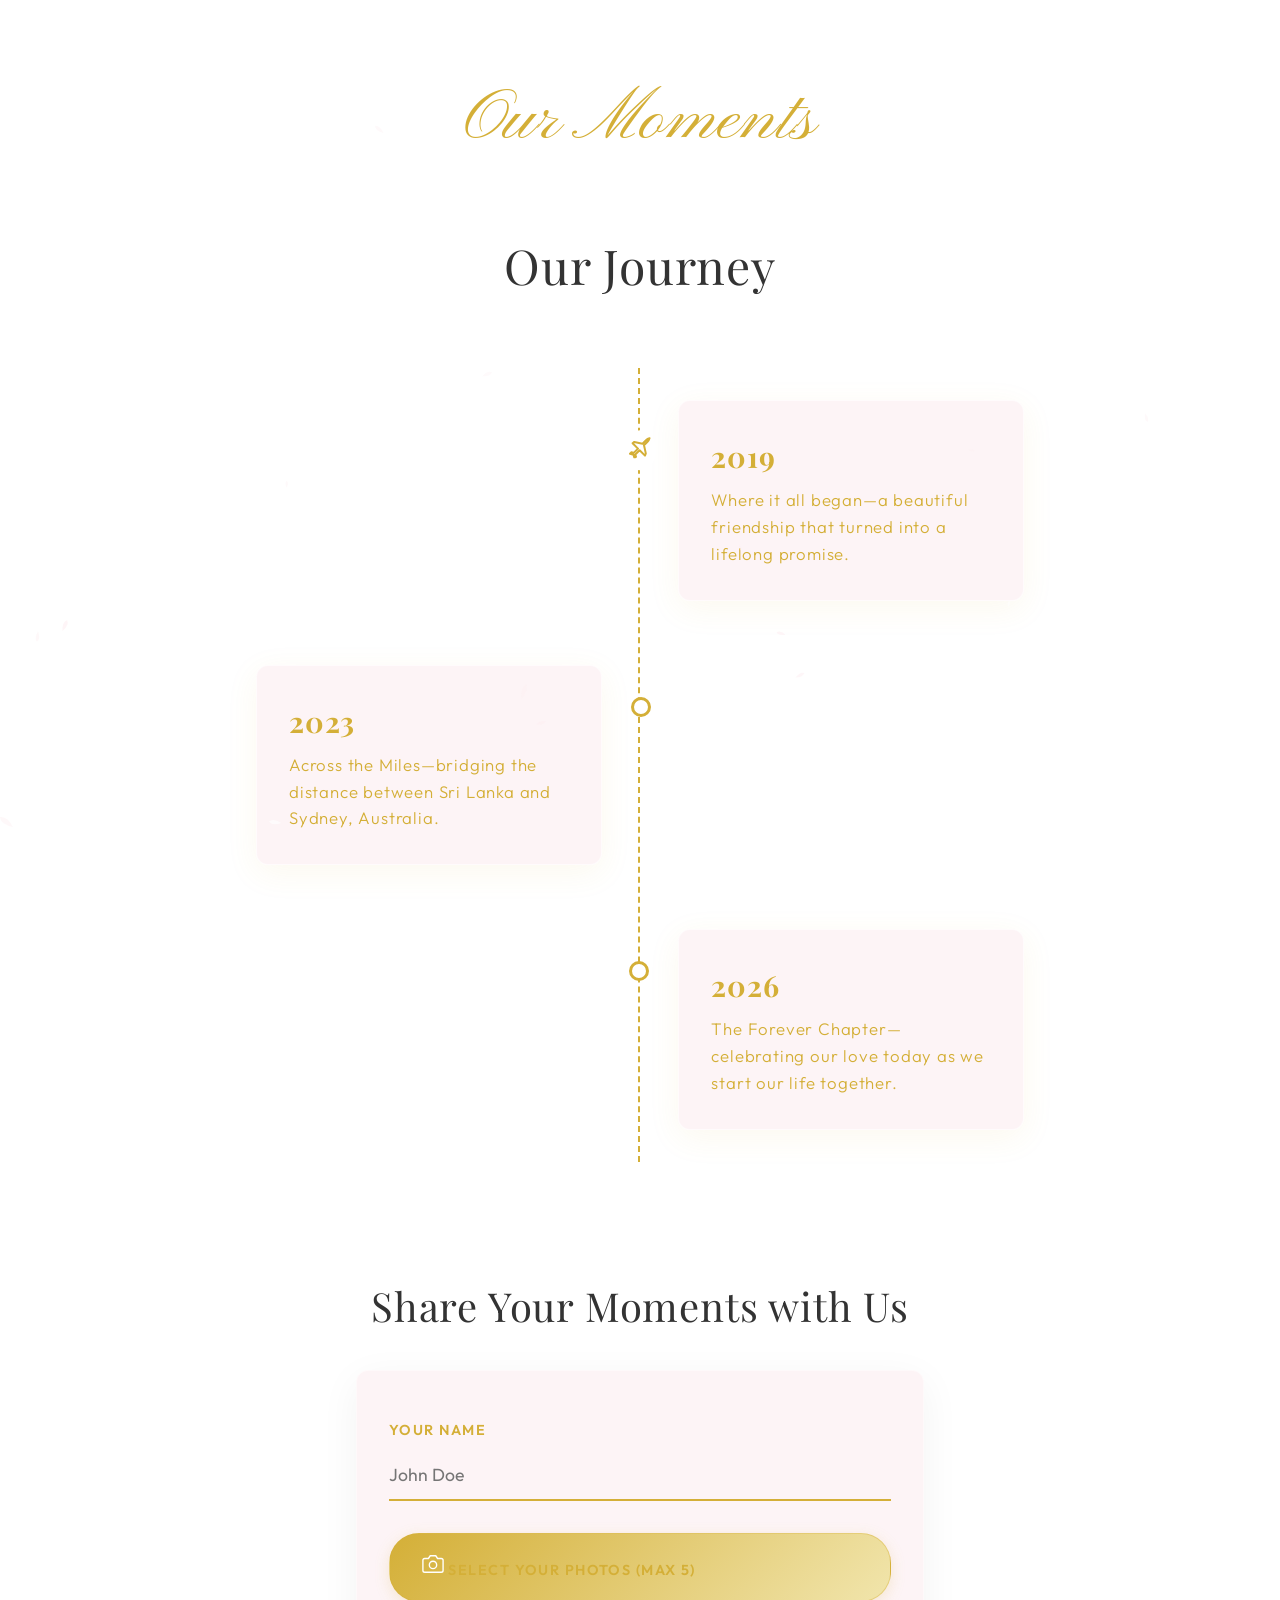
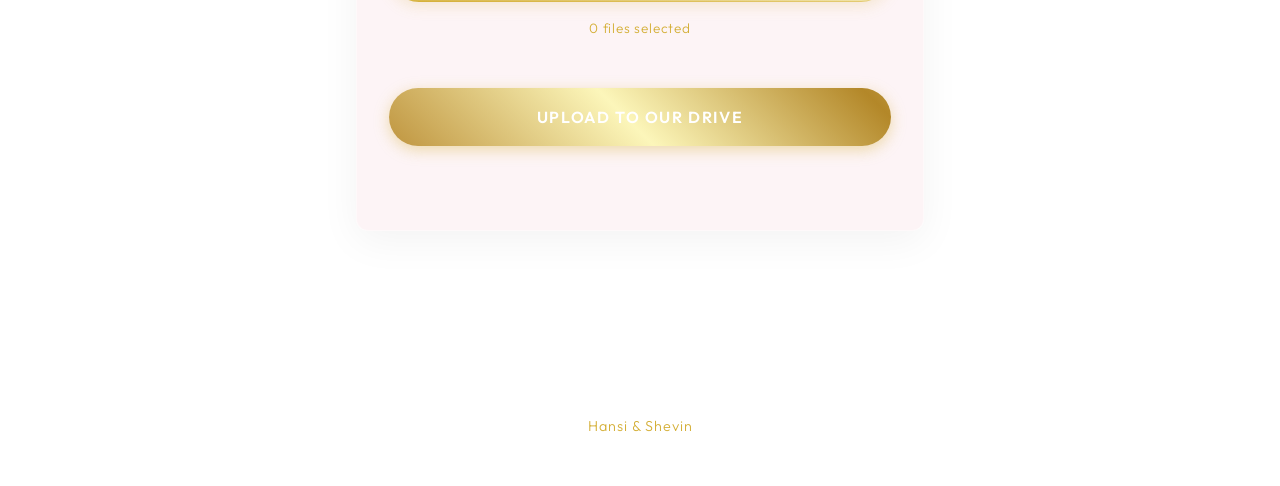
==== commit 04731996: "Fix file upload CORS headers and add image downscaling compression for base64 payload in moments.htm" ====
--- a/moments.html
+++ b/moments.html
@@ -591,20 +591,45 @@
             statusMsg.style.color = "var(--color-text-secondary)";
 
             try {
-                // Read all files and convert to base64
-                const filePromises = Array.from(files).map(file => {
+                // Function to resize image before base64 conversion
+                const compressImage = (file, maxWidth = 1200) => {
                     return new Promise((resolve, reject) => {
                         const reader = new FileReader();
-                        reader.onload = (ev) => {
-                            // Extract base64 part only
-                            const base64Data = ev.target.result.split(',')[1];
-                            resolve(base64Data);
+                        reader.readAsDataURL(file);
+                        reader.onload = (event) => {
+                            const img = new Image();
+                            img.src = event.target.result;
+                            img.onload = () => {
+                                const canvas = document.createElement('canvas');
+                                let width = img.width;
+                                let height = img.height;
+
+                                if (width > maxWidth) {
+                                    height = Math.floor((height * maxWidth) / width);
+                                    width = maxWidth;
+                                } else {
+                                    // If image is already smaller than max, just return the original base64
+                                    resolve(event.target.result.split(',')[1]);
+                                    return;
+                                }
+
+                                canvas.width = width;
+                                canvas.height = height;
+                                const ctx = canvas.getContext('2d');
+                                ctx.drawImage(img, 0, 0, width, height);
+
+                                // Compress to JPEG with 0.8 quality to save huge amounts of space
+                                const dataUrl = canvas.toDataURL('image/jpeg', 0.8);
+                                resolve(dataUrl.split(',')[1]);
+                            };
+                            img.onerror = (error) => reject(error);
                         };
-                        reader.onerror = reject;
-                        reader.readAsDataURL(file);
+                        reader.onerror = (error) => reject(error);
                     });
-                });
-
+                };
+
+                // Read and compress all files
+                const filePromises = Array.from(files).map(file => compressImage(file));
                 const filesData = await Promise.all(filePromises);
 
                 // Construct payload
@@ -615,11 +640,13 @@
 
                 statusMsg.textContent = "Sending to Drive...";
 
-                // Fetch request to Apps Script
+                // Fetch request to Apps Script with CORS-friendly headers
                 const response = await fetch(GOOGLE_SCRIPT_URL, {
                     method: 'POST',
+                    headers: {
+                        'Content-Type': 'text/plain;charset=utf-8',
+                    },
                     body: JSON.stringify(payload)
-                    // mode: 'no-cors' -> Not needed usually if CORS is handled in GAS
                 });
 
                 // Show success overlay
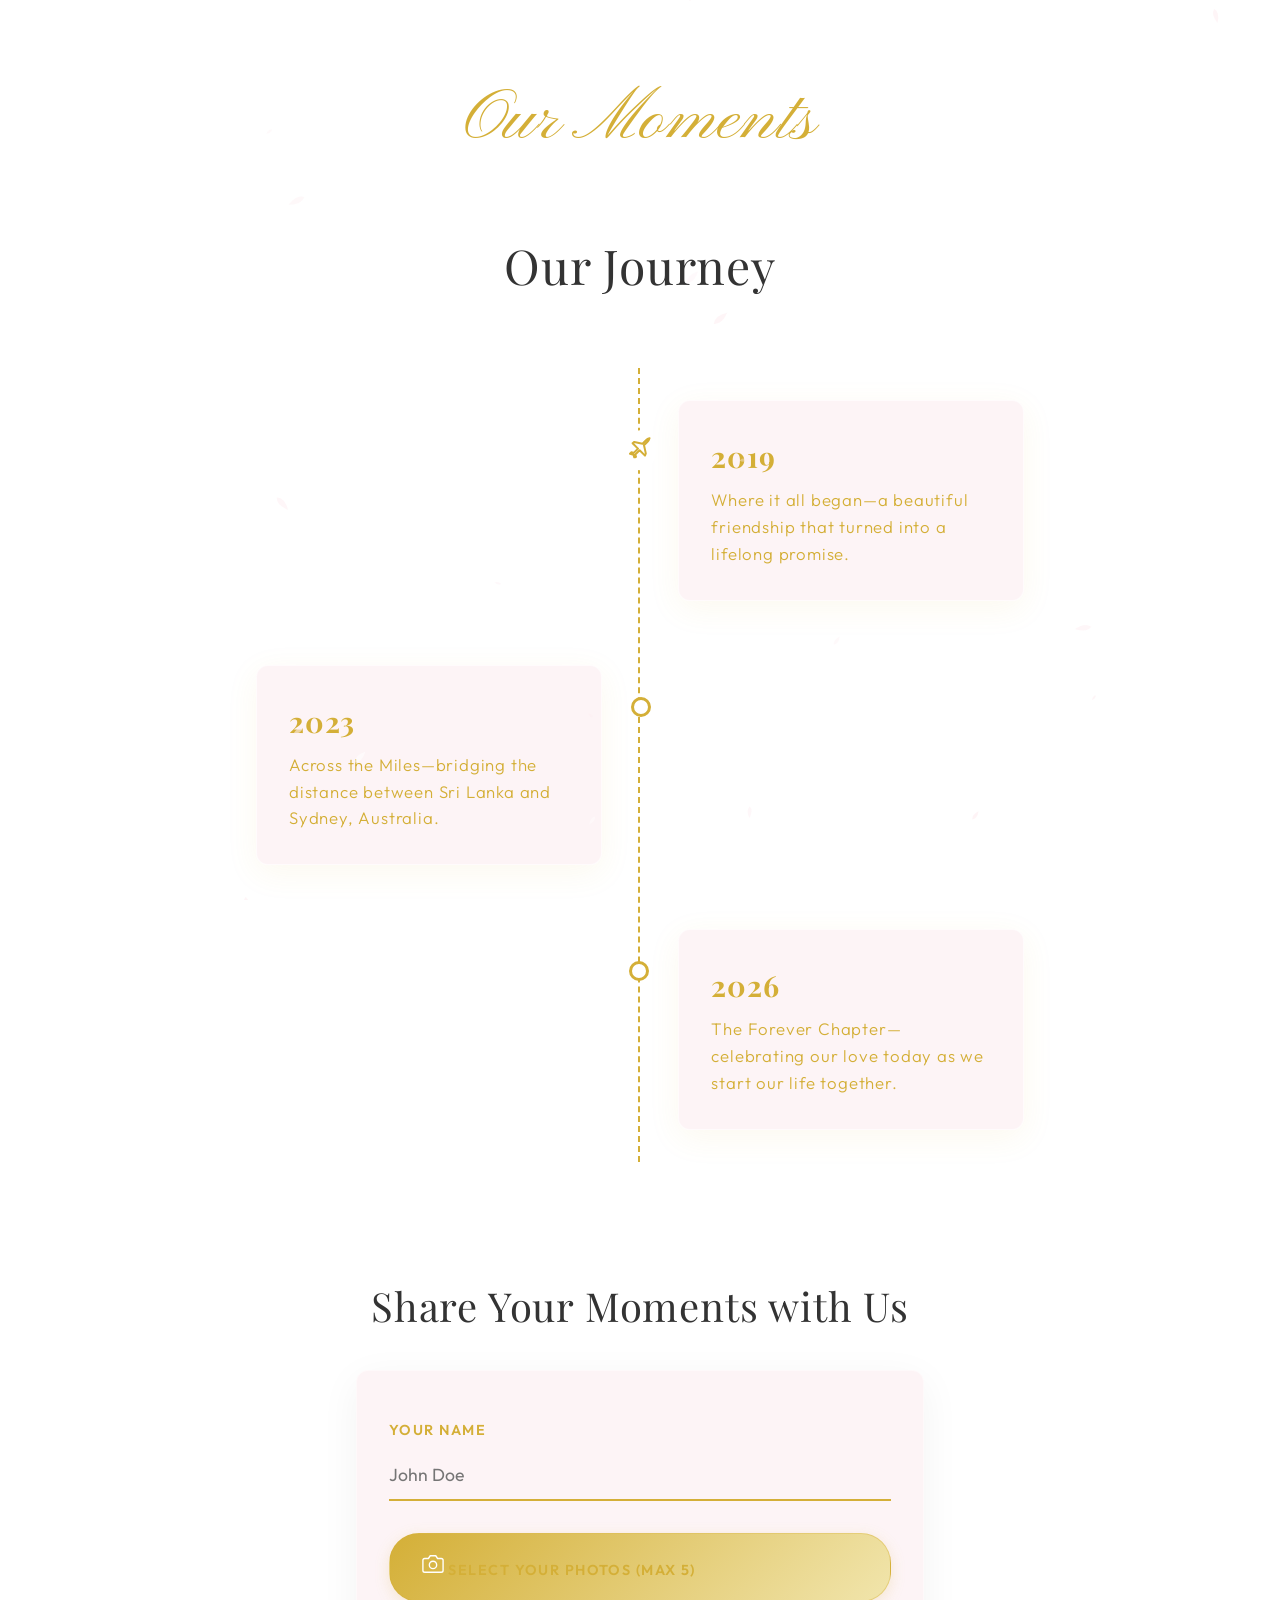
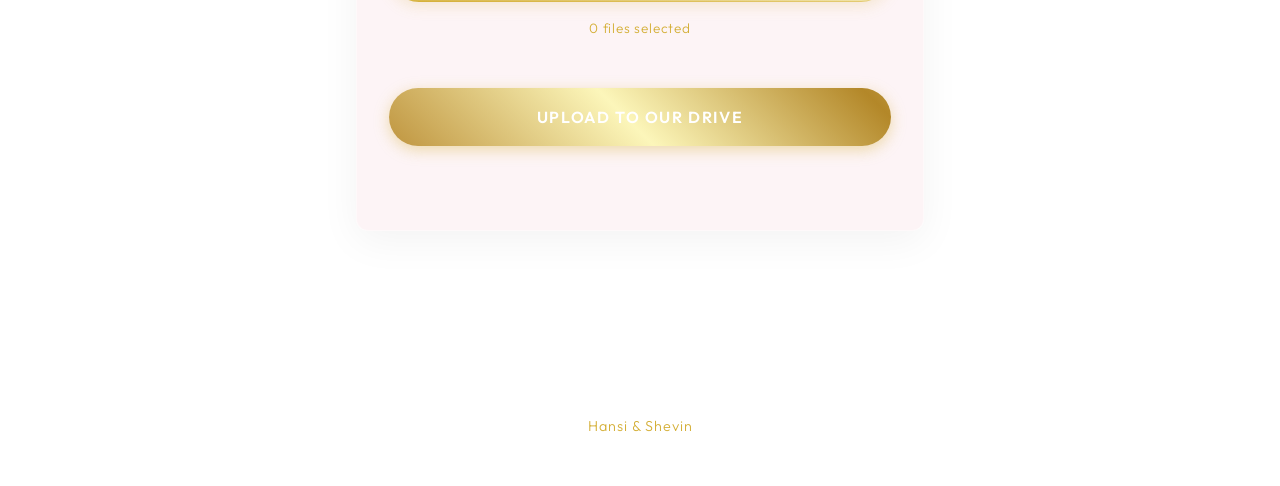
==== commit 47027199: "Add redirect: follow to Google Apps Script fetch call in moments.html" ====
--- a/moments.html
+++ b/moments.html
@@ -646,6 +646,7 @@
                     headers: {
                         'Content-Type': 'text/plain;charset=utf-8',
                     },
+                    redirect: 'follow',
                     body: JSON.stringify(payload)
                 });
 
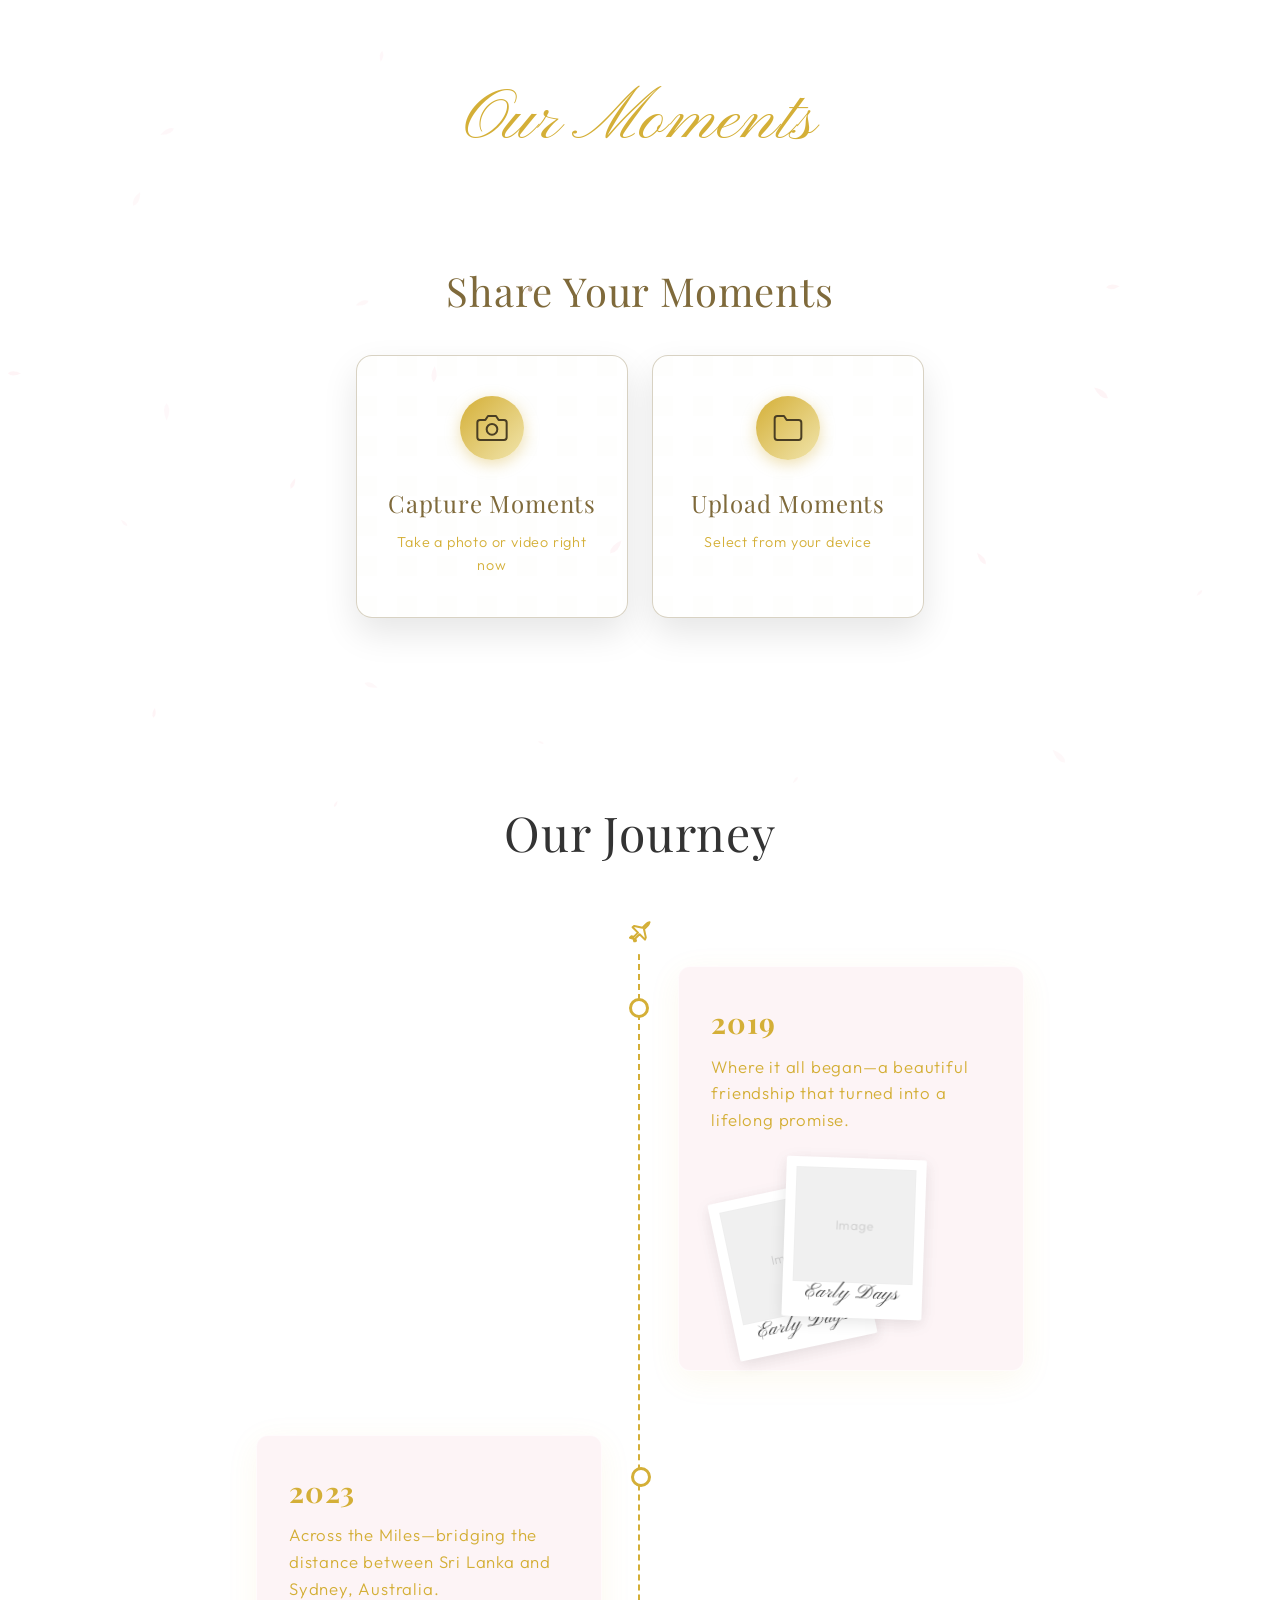
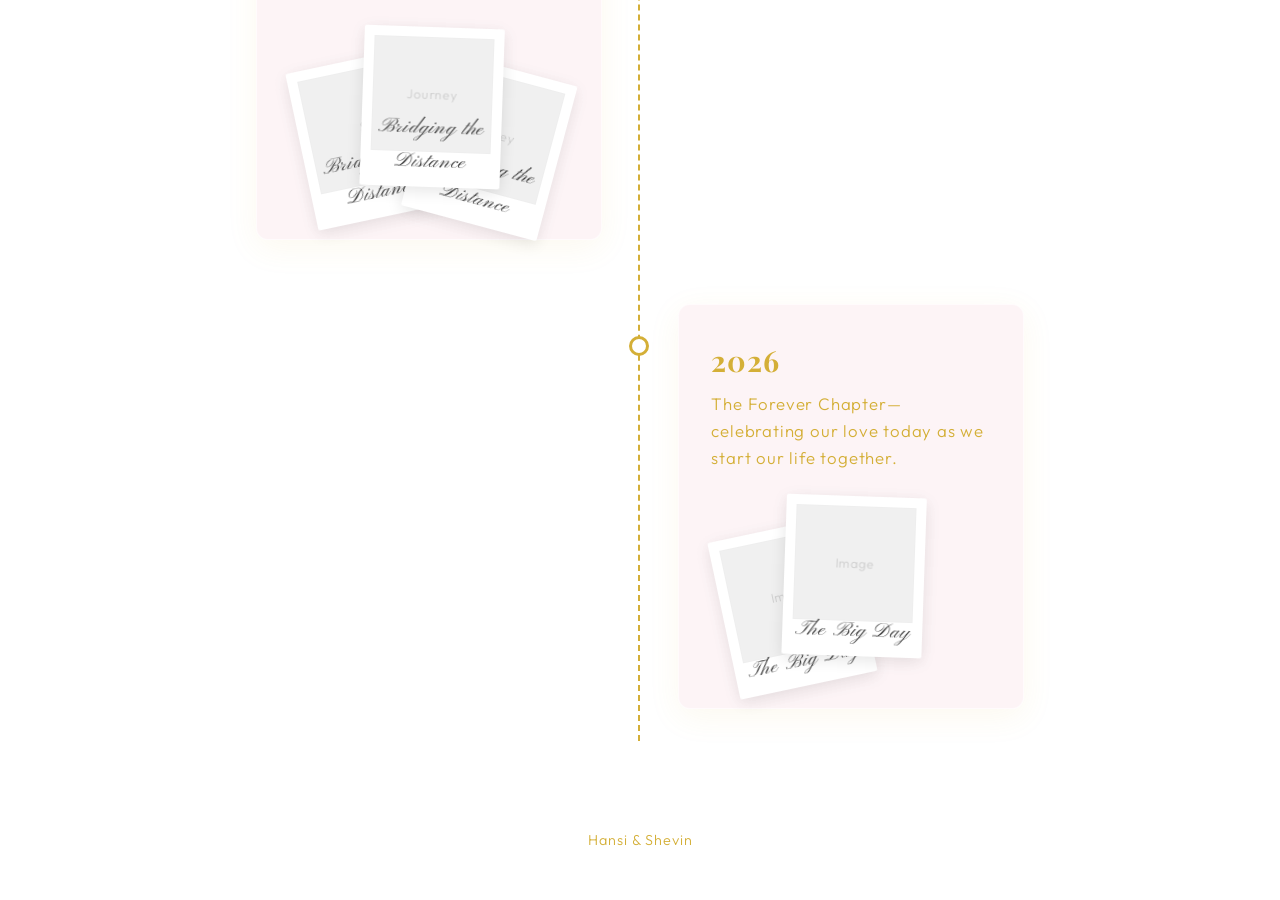
==== commit 49dac6e9: "feat: redesign uploader section with choice view and tabbed form" ====
--- a/moments.html
+++ b/moments.html
@@ -157,6 +157,85 @@
             color: var(--color-text-secondary);
         }
 
+        /* --- Polaroid Overlap Styles --- */
+        .polaroid-container {
+            display: flex;
+            justify-content: center;
+            align-items: center;
+            margin-top: 1.5rem;
+            position: relative;
+            min-height: 180px;
+            perspective: 1000px;
+        }
+
+        .polaroid {
+            background: #FFFFFF;
+            padding: 10px 10px 35px 10px;
+            box-shadow: 0 4px 15px rgba(0, 0, 0, 0.1);
+            border-radius: 2px;
+            position: absolute;
+            /* Overlap them */
+            width: 140px;
+            height: 160px;
+            display: flex;
+            flex-direction: column;
+            transition: transform 0.6s cubic-bezier(0.34, 1.56, 0.64, 1);
+            transform-origin: bottom center;
+        }
+
+        .polaroid-img-placeholder {
+            background-color: #f0f0f0;
+            flex-grow: 1;
+            display: flex;
+            align-items: center;
+            justify-content: center;
+            color: #ccc;
+            font-family: 'Outfit', sans-serif;
+            font-size: 0.8rem;
+            border: 1px solid #eee;
+        }
+
+        .polaroid-caption {
+            position: absolute;
+            bottom: 8px;
+            left: 0;
+            width: 100%;
+            text-align: center;
+            font-family: 'Pinyon Script', cursive;
+            font-size: 1.3rem;
+            color: #333;
+            margin: 0;
+        }
+
+        /* Initial state (stacked closely) */
+        .polaroid.p-left {
+            transform: rotate(-2deg) translateX(5px) translateY(5px);
+            z-index: 1;
+        }
+
+        .polaroid.p-center {
+            transform: rotate(1deg) translateY(0);
+            z-index: 3;
+        }
+
+        .polaroid.p-right {
+            transform: rotate(3deg) translateX(-5px) translateY(5px);
+            z-index: 2;
+        }
+
+        /* Fan out animation on scroll via .active class */
+        .polaroid-container.active .polaroid.p-left {
+            transform: rotate(-12deg) translateX(-45px) translateY(10px);
+        }
+
+        .polaroid-container.active .polaroid.p-center {
+            transform: rotate(2deg) translateY(-10px);
+        }
+
+        .polaroid-container.active .polaroid.p-right {
+            transform: rotate(15deg) translateX(45px) translateY(15px);
+        }
+
         @media (max-width: 768px) {
             .vertical-timeline::before {
                 left: 20px;
@@ -180,10 +259,195 @@
             .v-timeline-item:nth-child(even) {
                 align-self: flex-end;
             }
-        }
-
-
-        /* --- Section 2: Guest Moments Uploader --- */
+
+            /* Mobile Polaroid Adjustments */
+            .polaroid-container {
+                min-height: auto;
+                flex-direction: column;
+                position: relative;
+                margin-top: 2rem;
+                padding-bottom: 2rem;
+            }
+
+            .polaroid {
+                position: relative;
+                width: 160px;
+                height: 180px;
+                margin-bottom: -40px;
+                /* Neatly stacked */
+                transition: transform 0.6s cubic-bezier(0.34, 1.56, 0.64, 1);
+            }
+
+            .polaroid.p-left,
+            .polaroid.p-center,
+            .polaroid.p-right {
+                transform: rotate(0) !important;
+                /* Reset initial */
+            }
+
+            /* Subtly tilted stack on mobile */
+            .polaroid-container.active .polaroid.p-left {
+                transform: rotate(-4deg) translateX(-10px) !important;
+                z-index: 1;
+            }
+
+            .polaroid-container.active .polaroid.p-center {
+                transform: rotate(2deg) translateY(-10px) !important;
+                z-index: 3;
+            }
+
+            .polaroid-container.active .polaroid.p-right {
+                transform: rotate(5deg) translateX(10px) !important;
+                z-index: 2;
+            }
+        }
+
+
+        /* --- Choice Screen Styles --- */
+        .choice-container {
+            display: grid;
+            grid-template-columns: 1fr 1fr;
+            gap: 1.5rem;
+            max-width: 600px;
+            margin: 0 auto;
+        }
+
+        @media (max-width: 600px) {
+            .choice-container {
+                grid-template-columns: 1fr;
+            }
+        }
+
+        .choice-card {
+            background: rgba(255, 255, 255, 0.98);
+            background-image: url("data:image/svg+xml,%3Csvg width='40' height='40' viewBox='0 0 40 40' xmlns='http://www.w3.org/2000/svg'%3E%3Cpath d='M0 0h40v40H0V0zm20 20h20v20H20V20zM0 20h20v20H0V20zM20 0h20v20H20V0z' fill='%23fdfcf9' fill-opacity='0.4' fill-rule='evenodd'/%3E%3C/svg%3E");
+            backdrop-filter: blur(20px);
+            border: 1px solid rgba(127, 106, 59, 0.3);
+            border-radius: 16px;
+            padding: 2.5rem 1.5rem;
+            box-shadow: 0 15px 35px rgba(0, 0, 0, 0.1);
+            cursor: pointer;
+            transition: all 0.3s ease;
+            display: flex;
+            flex-direction: column;
+            align-items: center;
+            text-align: center;
+        }
+
+        .choice-card:hover {
+            transform: translateY(-5px);
+            box-shadow: 0 20px 45px rgba(0, 0, 0, 0.15);
+        }
+
+        .choice-icon {
+            width: 64px;
+            height: 64px;
+            border-radius: 50%;
+            background: linear-gradient(135deg, #D4AF37, #F1E5AC);
+            display: flex;
+            align-items: center;
+            justify-content: center;
+            margin-bottom: 1.5rem;
+            box-shadow: 0 4px 15px rgba(212, 175, 55, 0.4);
+        }
+
+        .choice-icon svg {
+            width: 32px;
+            height: 32px;
+            stroke: #4A3E23;
+        }
+
+        .choice-card h3 {
+            font-family: 'Playfair Display', serif;
+            font-size: 1.5rem;
+            color: #7F6A3B;
+            margin-bottom: 0.5rem;
+        }
+
+        .choice-card p {
+            font-family: 'Outfit', sans-serif;
+            font-size: 0.9rem;
+            color: var(--color-text-secondary);
+        }
+
+        .form-container.hidden {
+            display: none;
+        }
+
+        .choice-container.hidden {
+            display: none;
+        }
+
+        .back-to-choice {
+            background: none;
+            border: none;
+            color: #7F6A3B;
+            font-family: 'Outfit', sans-serif;
+            font-weight: 600;
+            font-size: 0.9rem;
+            cursor: pointer;
+            text-align: left;
+            padding: 0;
+            margin-bottom: 1.5rem;
+            display: flex;
+            align-items: center;
+            transition: opacity 0.2s;
+        }
+
+        .back-to-choice:hover {
+            opacity: 0.7;
+        }
+
+        /* --- Tabbed UI Styles --- */
+        .tab-header {
+            display: flex;
+            position: relative;
+            margin-bottom: 2rem;
+            border-bottom: 2px solid rgba(127, 106, 59, 0.2);
+        }
+
+        .tab-btn {
+            flex: 1;
+            padding: 1rem 0;
+            text-align: center;
+            font-family: 'Outfit', sans-serif;
+            font-weight: 600;
+            font-size: 1.1rem;
+            color: rgba(127, 106, 59, 0.6);
+            cursor: pointer;
+            transition: color 0.3s;
+            z-index: 1;
+        }
+
+        .tab-btn.active {
+            color: #7F6A3B;
+        }
+
+        .active-tab-indicator {
+            position: absolute;
+            bottom: -2px;
+            left: 0;
+            width: 50%;
+            height: 2px;
+            background-color: #D4AF37;
+            transition: transform 0.3s cubic-bezier(0.4, 0, 0.2, 1);
+        }
+
+        .tab-content {
+            display: none;
+            animation: fadeIn 0.4s ease;
+        }
+
+        .tab-content.active {
+            display: block;
+        }
+
+        @keyframes fadeIn {
+            from { opacity: 0; transform: translateY(10px); }
+            to { opacity: 1; transform: translateY(0); }
+        }
+
+        /* --- Section 1: Guest Moments Uploader (Redesigned) --- */
         .uploader-section {
             padding: var(--spacing-xl) 1rem;
             max-width: 600px;
@@ -194,22 +458,47 @@
         .uploader-title {
             font-family: 'Playfair Display', serif;
             font-size: 2.5rem;
-            color: var(--color-text-primary);
+            color: #7F6A3B; /* Deep Metallic Bronze */
             margin-bottom: 2rem;
+            text-shadow: 0 1px 2px rgba(255,255,255,0.5); /* Subtle lift */
         }
 
         .upload-form-card {
-            background: rgba(253, 239, 242, 0.7);
-            /* Blush Pink matching Playlist/Theme */
-            backdrop-filter: blur(15px);
-            -webkit-backdrop-filter: blur(15px);
-            border: 1px solid rgba(255, 255, 255, 0.5);
-            border-radius: 12px;
+            background: rgba(255, 255, 255, 0.98); /* Pearl White */
+            /* Subtle crisp texture */
+            background-image: url("data:image/svg+xml,%3Csvg width='40' height='40' viewBox='0 0 40 40' xmlns='http://www.w3.org/2000/svg'%3E%3Cpath d='M0 0h40v40H0V0zm20 20h20v20H20V20zM0 20h20v20H0V20zM20 0h20v20H20V0z' fill='%23fdfcf9' fill-opacity='0.4' fill-rule='evenodd'/%3E%3C/svg%3E");
+            backdrop-filter: blur(20px);
+            -webkit-backdrop-filter: blur(20px);
+            border: 1px solid rgba(127, 106, 59, 0.3); /* Bronze border */
+            border-radius: 16px;
             padding: 3rem 2rem;
-            box-shadow: 0 10px 40px rgba(0, 0, 0, 0.05);
-        }
-
-        /* Minimalist inputs mimicking 'The Playlist' */
+            box-shadow: 0 20px 50px rgba(0, 0, 0, 0.15); /* Stronger shadow for dim environment */
+            position: relative;
+            overflow: hidden;
+        }
+
+        /* Bokeh light overlay inside form */
+        .upload-form-card::before {
+            content: '';
+            position: absolute;
+            top: -50%; left: -50%;
+            width: 200%; height: 200%;
+            background: 
+                radial-gradient(circle at 20% 30%, rgba(212, 175, 55, 0.12) 0%, transparent 20%),
+                radial-gradient(circle at 80% 20%, rgba(212, 175, 55, 0.08) 0%, transparent 25%),
+                radial-gradient(circle at 40% 80%, rgba(212, 175, 55, 0.1) 0%, transparent 20%),
+                radial-gradient(circle at 70% 70%, rgba(212, 175, 55, 0.06) 0%, transparent 15%);
+            z-index: 0;
+            pointer-events: none;
+            filter: blur(5px);
+        }
+
+        .upload-form-card > * {
+            position: relative;
+            z-index: 1;
+        }
+
+        /* Minimalist inputs */
         .minimal-input-group {
             margin-bottom: 2rem;
             text-align: left;
@@ -218,30 +507,35 @@
         .minimal-input-group label {
             display: block;
             font-family: 'Outfit', sans-serif;
-            font-weight: 600;
-            font-size: 0.9rem;
-            color: var(--color-text-secondary);
-            margin-bottom: 0.5rem;
+            font-weight: 600; /* As requested */
+            font-size: 0.95rem;
+            color: #7F6A3B; /* Deep Metallic Bronze */
+            margin-bottom: 0.8rem;
             text-transform: uppercase;
             letter-spacing: 0.1em;
         }
 
         .minimal-input-group input[type="text"] {
             width: 100%;
-            background: transparent;
-            border: none;
-            border-bottom: 2px solid #D4AF37;
-            /* Gold bottom border */
-            padding: 0.8rem 0;
+            background: rgba(255, 255, 255, 0.8);
+            border: 1px solid #7F6A3B; /* Defined clean Bronze border */
+            border-radius: 8px; /* Slightly rounded */
+            padding: 1rem 1.2rem;
             font-family: 'Outfit', sans-serif;
-            font-size: 1.1rem;
-            color: var(--color-text-primary);
+            font-size: 1.15rem;
+            font-weight: 400;
+            color: #332A15; /* Very dark sharp text */
             outline: none;
-            transition: border-color 0.3s ease;
+            transition: border-color 0.3s ease, box-shadow 0.3s ease;
         }
 
         .minimal-input-group input[type="text"]:focus {
-            border-bottom-color: #b38728;
+            border-color: #5C4B27;
+            box-shadow: 0 0 0 3px rgba(127, 106, 59, 0.15);
+        }
+        
+        .minimal-input-group input[type="text"]::placeholder {
+            color: rgba(127, 106, 59, 0.5); /* Subtle bronze placeholder */
         }
 
         /* Custom File Input Label Button */
@@ -254,81 +548,87 @@
             overflow: hidden;
         }
 
-        .custom-file-label {
+        /* Hyper-Realistic Buttons */
+        .custom-file-label, .gold-upload-btn {
             display: flex;
             align-items: center;
             justify-content: center;
             gap: 12px;
             width: 100%;
             padding: 1.2rem 2rem;
-            background: linear-gradient(135deg, #D4AF37, #F1E5AC);
-            border: 1px solid rgba(212, 175, 55, 0.4);
-            border-radius: 30px;
-            color: #FFFFFF;
+            
+            /* Polished edge and embossed depth */
+            border: 1px solid #E6D070; 
+            border-bottom: 3px solid #B89947; 
+            border-radius: 8px; /* Bar-like */
+            
+            color: #4A3E23; /* Dark text for contrast against gold */
+            text-shadow: 0 1px 1px rgba(255,255,255,0.4); /* Foil text effect */
             font-family: 'Outfit', sans-serif;
-            font-weight: 600;
-            font-size: 1rem;
+            font-weight: 700;
+            font-size: 1.05rem;
             letter-spacing: 2px;
             text-transform: uppercase;
             cursor: pointer;
-            box-shadow: 0 4px 15px rgba(212, 175, 55, 0.2);
-            transition: all 0.3s ease;
+            
+            /* Hammered foil gradient */
+            background: 
+                linear-gradient(135deg, rgba(255,255,255,0.4) 0%, transparent 20%, rgba(0,0,0,0.05) 50%, transparent 80%, rgba(255,255,255,0.3) 100%),
+                linear-gradient(to right, #D4AF37, #F5E397, #D4AF37, #F5E397, #D4AF37);
+            
+            box-shadow: 
+                inset 0 1px 2px rgba(255,255,255,0.8), /* Top highlight */
+                inset 0 -1px 2px rgba(0,0,0,0.1), /* Bottom inner shadow */
+                0 8px 20px rgba(0,0,0,0.15), /* Drop shadow */
+                0 3px 6px rgba(0,0,0,0.1); /* Close shadow */
+                
+            transition: all 0.2s ease;
             margin-top: 0.5rem;
         }
 
-        .custom-file-label:hover {
-            transform: scale(1.02);
-            box-shadow: 0 6px 20px rgba(212, 175, 55, 0.4);
+        .gold-upload-btn {
+            margin-top: 1rem;
+        }
+
+        .custom-file-label:hover, .gold-upload-btn:hover {
+            transform: translateY(-1px);
+            box-shadow: 
+                inset 0 1px 2px rgba(255,255,255,0.8),
+                inset 0 -1px 2px rgba(0,0,0,0.1),
+                0 10px 25px rgba(0,0,0,0.2),
+                0 4px 8px rgba(0,0,0,0.12);
+        }
+
+        .custom-file-label:active, .gold-upload-btn:active {
+            transform: translateY(2px);
+            border-bottom-width: 1px;
+            box-shadow: 
+                inset 0 1px 2px rgba(255,255,255,0.8),
+                0 2px 5px rgba(0,0,0,0.2);
         }
 
         .camera-icon {
             width: 22px;
             height: 22px;
-            stroke: #FFFFFF;
+            stroke: #4A3E23; /* Match dark text */
         }
 
         .file-selection-helper {
             font-family: 'Outfit', sans-serif;
-            font-size: 0.85rem;
-            color: var(--color-text-secondary);
+            font-size: 0.9rem;
+            color: #7F6A3B; /* Bronze helper text */
             text-align: center;
             margin-top: 1rem;
-            font-weight: 300;
-        }
-
-        /* Gold Gradient Button */
-        .gold-upload-btn {
-            display: inline-block;
-            width: 100%;
-            padding: 1.2rem 2rem;
-            border: none;
-            border-radius: 30px;
-            color: #FFFFFF;
-            font-family: 'Outfit', sans-serif;
-            font-size: 1rem;
             font-weight: 600;
-            letter-spacing: 0.1em;
-            text-transform: uppercase;
-            background: linear-gradient(45deg, #BF953F, #FCF6BA, #B38728, #FBF5B7, #AA771C);
-            background-size: 200% auto;
-            box-shadow: 0 4px 15px rgba(212, 175, 55, 0.4);
-            cursor: pointer;
-            transition: all 0.3s ease;
-            margin-top: 1rem;
-        }
-
-        .gold-upload-btn:hover {
-            background-position: right center;
-            transform: translateY(-2px);
-            box-shadow: 0 6px 20px rgba(212, 175, 55, 0.6);
         }
 
         .upload-status {
             margin-top: 1rem;
             font-family: 'Outfit', sans-serif;
             font-size: 0.95rem;
-            color: var(--color-text-secondary);
+            color: #7F6A3B;
             min-height: 20px;
+            font-weight: 600;
         }
 
         /* Spinner */
@@ -415,7 +715,103 @@
     <h1 class="page-title reveal">Our Moments</h1>
 
     <!-- ============================================== -->
-    <!-- SECTION 1: OUR JOURNEY (TIMELINE)              -->
+    <!-- SECTION 1: GUEST MOMENTS UPLOADER              -->
+    <!-- ============================================== -->
+    <section class="uploader-section reveal" id="uploader-section">
+        <h2 class="uploader-title">Share Your Moments</h2>
+
+        <!-- Initial Choice View -->
+        <div class="choice-container" id="choice-view">
+            <div class="choice-card" onclick="document.getElementById('capture-input').click()">
+                <div class="choice-icon">
+                    <svg viewBox="0 0 24 24" fill="none" stroke="currentColor" stroke-width="1.5" stroke-linecap="round" stroke-linejoin="round">
+                        <path d="M23 19a2 2 0 0 1-2 2H3a2 2 0 0 1-2-2V8a2 2 0 0 1 2-2h4l2-3h6l2 3h4a2 2 0 0 1 2 2z"></path>
+                        <circle cx="12" cy="13" r="4"></circle>
+                    </svg>
+                </div>
+                <h3>Capture Moments</h3>
+                <p>Take a photo or video right now</p>
+                <input type="file" id="capture-input" accept="image/*,video/*" capture="environment" class="hidden-file-input">
+            </div>
+
+            <div class="choice-card" id="btn-show-upload">
+                <div class="choice-icon">
+                    <svg viewBox="0 0 24 24" fill="none" stroke="currentColor" stroke-width="1.5" stroke-linecap="round" stroke-linejoin="round">
+                        <path d="M22 19a2 2 0 0 1-2 2H4a2 2 0 0 1-2-2V5a2 2 0 0 1 2-2h5l2 3h9a2 2 0 0 1 2 2z"></path>
+                    </svg>
+                </div>
+                <h3>Upload Moments</h3>
+                <p>Select from your device</p>
+            </div>
+        </div>
+
+        <!-- Form View (Hidden initially) -->
+        <div class="form-container hidden" id="form-view">
+            <form class="upload-form-card" id="moments-upload-form">
+                
+                <button type="button" class="back-to-choice" id="btn-back-choice">
+                    &larr; Back
+                </button>
+
+                <div class="minimal-input-group">
+                    <label for="uploader-name">Your Name</label>
+                    <input type="text" id="uploader-name" required placeholder="John Doe">
+                </div>
+
+                <!-- Tab Header -->
+                <div class="tab-header">
+                    <div class="tab-btn active" data-tab="photos">Photos</div>
+                    <div class="tab-btn" data-tab="videos">Videos</div>
+                    <div class="active-tab-indicator" id="tab-indicator"></div>
+                </div>
+
+                <!-- Tab Content: Photos -->
+                <div class="tab-content active" id="tab-photos">
+                    <div class="minimal-input-group">
+                        <input type="file" id="moment-photos" class="hidden-file-input" accept="image/*" multiple>
+                        <label for="moment-photos" class="custom-file-label">
+                            <svg class="camera-icon" viewBox="0 0 24 24" fill="none" stroke="currentColor" stroke-width="1.5" stroke-linecap="round" stroke-linejoin="round">
+                                <rect x="3" y="3" width="18" height="18" rx="2" ry="2"></rect><circle cx="8.5" cy="8.5" r="1.5"></circle><polyline points="21 15 16 10 5 21"></polyline>
+                            </svg>
+                            Select Photos
+                        </label>
+                        <div id="file-selection-text" class="file-selection-helper">0 photos selected</div>
+                    </div>
+                </div>
+
+                <!-- Tab Content: Videos -->
+                <div class="tab-content" id="tab-videos">
+                    <div class="minimal-input-group">
+                        <input type="file" id="moment-videos" class="hidden-file-input" accept="video/*">
+                        <label for="moment-videos" class="custom-file-label">
+                            <svg class="camera-icon" viewBox="0 0 24 24" fill="none" stroke="currentColor" stroke-width="1.5" stroke-linecap="round" stroke-linejoin="round">
+                                <polygon points="23 7 16 12 23 17 23 7"></polygon><rect x="1" y="5" width="15" height="14" rx="2" ry="2"></rect>
+                            </svg>
+                            Select Video (1 Max)
+                        </label>
+                        <div id="video-selection-text" class="file-selection-helper">0 videos selected</div>
+                    </div>
+                </div>
+
+                <button type="submit" class="gold-upload-btn" id="upload-btn">Upload to Our Drive</button>
+                <div class="upload-status" id="upload-status-message"></div>
+            </form>
+        </div>
+    </section>
+
+
+    <!-- Upload Success Overlay -->
+    <div id="upload-success-overlay" class="upload-success-overlay">
+        <div class="success-card">
+            <h3 class="success-title">Success</h3>
+            <p class="success-message">Thank you for sharing your moments with us! We can't wait to see them!</p>
+            <button class="gold-upload-btn"
+                onclick="document.getElementById('upload-success-overlay').classList.remove('visible')">Close</button>
+        </div>
+    </div>
+
+    <!-- ============================================== -->
+    <!-- SECTION 2: OUR JOURNEY (TIMELINE)              -->
     <!-- ============================================== -->
     <section class="timeline-section">
         <h2 class="timeline-title reveal">Our Journey</h2>
@@ -437,6 +833,16 @@
                     <div class="year-badge">2019</div>
                     <p class="milestone-desc">Where it all began—a beautiful friendship that turned into a lifelong
                         promise.</p>
+                    <div class="polaroid-container reveal">
+                        <div class="polaroid p-left">
+                            <div class="polaroid-img-placeholder">Image</div>
+                            <p class="polaroid-caption">Early Days</p>
+                        </div>
+                        <div class="polaroid p-center">
+                            <div class="polaroid-img-placeholder">Image</div>
+                            <p class="polaroid-caption">Early Days</p>
+                        </div>
+                    </div>
                 </div>
             </div>
 
@@ -446,6 +852,20 @@
                     <div class="year-badge">2023</div>
                     <p class="milestone-desc">Across the Miles—bridging the distance between Sri Lanka and Sydney,
                         Australia.</p>
+                    <div class="polaroid-container reveal">
+                        <div class="polaroid p-left">
+                            <div class="polaroid-img-placeholder">SL</div>
+                            <p class="polaroid-caption">Bridging the Distance</p>
+                        </div>
+                        <div class="polaroid p-center">
+                            <div class="polaroid-img-placeholder">Journey</div>
+                            <p class="polaroid-caption">Bridging the Distance</p>
+                        </div>
+                        <div class="polaroid p-right">
+                            <div class="polaroid-img-placeholder">Sydney</div>
+                            <p class="polaroid-caption">Bridging the Distance</p>
+                        </div>
+                    </div>
                 </div>
             </div>
 
@@ -455,55 +875,21 @@
                     <div class="year-badge">2026</div>
                     <p class="milestone-desc">The Forever Chapter—celebrating our love today as we start our life
                         together.</p>
+                    <div class="polaroid-container reveal">
+                        <div class="polaroid p-left">
+                            <div class="polaroid-img-placeholder">Image</div>
+                            <p class="polaroid-caption">The Big Day</p>
+                        </div>
+                        <div class="polaroid p-center">
+                            <div class="polaroid-img-placeholder">Image</div>
+                            <p class="polaroid-caption">The Big Day</p>
+                        </div>
+                    </div>
                 </div>
             </div>
         </div>
     </section>
 
-    <!-- ============================================== -->
-    <!-- SECTION 2: GUEST MOMENTS UPLOADER              -->
-    <!-- ============================================== -->
-    <section class="uploader-section reveal">
-        <h2 class="uploader-title">Share Your Moments with Us</h2>
-
-        <form class="upload-form-card" id="moments-upload-form">
-            <div class="minimal-input-group">
-                <label for="uploader-name">Your Name</label>
-                <input type="text" id="uploader-name" required placeholder="John Doe">
-            </div>
-
-            <div class="minimal-input-group">
-                <!-- Hidden actual file input -->
-                <input type="file" id="moment-photos" class="hidden-file-input" accept="image/*" multiple required>
-                <!-- Styled Label acting as the button -->
-                <label for="moment-photos" class="custom-file-label">
-                    <svg class="camera-icon" viewBox="0 0 24 24" fill="none" stroke="currentColor" stroke-width="1.5"
-                        stroke-linecap="round" stroke-linejoin="round">
-                        <path d="M23 19a2 2 0 0 1-2 2H3a2 2 0 0 1-2-2V8a2 2 0 0 1 2-2h4l2-3h6l2 3h4a2 2 0 0 1 2 2z">
-                        </path>
-                        <circle cx="12" cy="13" r="4"></circle>
-                    </svg>
-                    Select Your Photos (Max 5)
-                </label>
-                <!-- Helper text for file count -->
-                <div id="file-selection-text" class="file-selection-helper">0 files selected</div>
-            </div>
-
-            <button type="submit" class="gold-upload-btn" id="upload-btn">Upload to Our Drive</button>
-            <div class="upload-status" id="upload-status-message"></div>
-        </form>
-    </section>
-
-
-    <!-- Upload Success Overlay -->
-    <div id="upload-success-overlay" class="upload-success-overlay">
-        <div class="success-card">
-            <h3 class="success-title">Success</h3>
-            <p class="success-message">Thank you for sharing your moments with us! We can't wait to see them!</p>
-            <button class="gold-upload-btn"
-                onclick="document.getElementById('upload-success-overlay').classList.remove('visible')">Close</button>
-        </div>
-    </div>
 
     <footer>
         <p>Hansi & Shevin</p>
@@ -545,29 +931,146 @@
         // Initial setup
         updateAirplanePosition();
 
-        // --- Photo Uploader Logic ---
+        // --- Navigation Logic (Choice <-> Form) ---
+        const choiceView = document.getElementById('choice-view');
+        const formView = document.getElementById('form-view');
+        const btnShowUpload = document.getElementById('btn-show-upload');
+        const btnBackChoice = document.getElementById('btn-back-choice');
+        const captureInput = document.getElementById('capture-input');
+
+        function showFormView() {
+            choiceView.classList.add('hidden');
+            formView.classList.remove('hidden');
+            // Scroll to form smoothly
+            document.getElementById('uploader-section').scrollIntoView({ behavior: 'smooth', block: 'start' });
+        }
+
+        btnShowUpload.addEventListener('click', showFormView);
+        btnBackChoice.addEventListener('click', () => {
+            formView.classList.add('hidden');
+            choiceView.classList.remove('hidden');
+        });
+
+        // --- Tab Logic ---
+        const tabBtns = document.querySelectorAll('.tab-btn');
+        const tabContents = document.querySelectorAll('.tab-content');
+        const tabIndicator = document.getElementById('tab-indicator');
+        let currentTab = 'photos';
+
+        tabBtns.forEach((btn, index) => {
+            btn.addEventListener('click', () => {
+                // Update active button
+                tabBtns.forEach(b => b.classList.remove('active'));
+                btn.classList.add('active');
+
+                // Move indicator
+                tabIndicator.style.transform = `translateX(${index * 100}%)`;
+
+                // Show content
+                currentTab = btn.getAttribute('data-tab');
+                tabContents.forEach(content => {
+                    content.classList.remove('active');
+                    if (content.id === `tab-${currentTab}`) {
+                        content.classList.add('active');
+                    }
+                });
+            });
+        });
+
+        // --- Uploader Logic ---
         const form = document.getElementById('moments-upload-form');
-        const fileInput = document.getElementById('moment-photos');
+        const photosInput = document.getElementById('moment-photos');
+        const videosInput = document.getElementById('moment-videos');
         const statusMsg = document.getElementById('upload-status-message');
         const submitBtn = document.getElementById('upload-btn');
-        const selectionText = document.getElementById('file-selection-text');
-
-        // Update file count display when files are selected
-        fileInput.addEventListener('change', () => {
-            const count = fileInput.files.length;
+        const photoSelectionText = document.getElementById('file-selection-text');
+        const videoSelectionText = document.getElementById('video-selection-text');
+
+        // Handle direct capture input routing
+        captureInput.addEventListener('change', (e) => {
+            if (e.target.files.length > 0) {
+                const file = e.target.files[0];
+                showFormView(); // Transition to form
+                
+                // Route file to correct tab based on type
+                if (file.type.startsWith('video/')) {
+                    // Switch to video tab
+                    tabBtns[1].click();
+                    
+                    // Assign file to video input using DataTransfer
+                    const dataTransfer = new DataTransfer();
+                    dataTransfer.items.add(file);
+                    videosInput.files = dataTransfer.files;
+                    
+                    // Trigger change event to run validation
+                    videosInput.dispatchEvent(new Event('change'));
+                } else {
+                    // Default to photos tab
+                    tabBtns[0].click();
+                    
+                    const dataTransfer = new DataTransfer();
+                    dataTransfer.items.add(file);
+                    photosInput.files = dataTransfer.files;
+                    
+                    photosInput.dispatchEvent(new Event('change'));
+                }
+            }
+        });
+
+        // Photo Count Update
+        photosInput.addEventListener('change', () => {
+            const count = photosInput.files.length;
             if (count === 0) {
-                selectionText.textContent = '0 files selected';
-                selectionText.style.color = 'var(--color-text-secondary)';
+                photoSelectionText.textContent = '0 photos selected';
+                photoSelectionText.style.color = 'var(--color-text-secondary)';
             } else if (count === 1) {
-                selectionText.textContent = '1 file selected';
-                selectionText.style.color = 'var(--color-text-secondary)';
-            } else if (count > 5) {
-                selectionText.textContent = `${count} files selected (Max 5 allowed)`;
-                selectionText.style.color = '#D45D79'; // Alert color
+                photoSelectionText.textContent = '1 photo selected';
+                photoSelectionText.style.color = 'var(--color-text-secondary)';
             } else {
-                selectionText.textContent = `${count} files selected`;
-                selectionText.style.color = 'var(--color-text-secondary)';
-            }
+                photoSelectionText.textContent = `${count} photos selected`;
+                photoSelectionText.style.color = 'var(--color-text-secondary)';
+            }
+        });
+
+        // Video Validation & Duration Check
+        videosInput.addEventListener('change', function() {
+            const file = this.files[0];
+            if (!file) {
+                videoSelectionText.textContent = '0 videos selected';
+                videoSelectionText.style.color = 'var(--color-text-secondary)';
+                return;
+            }
+
+            videoSelectionText.textContent = 'Checking video...';
+            videoSelectionText.style.color = 'var(--color-text-secondary)';
+
+            // Create temporary video element to check duration
+            const videoElement = document.createElement('video');
+            videoElement.preload = 'metadata';
+            
+            videoElement.onloadedmetadata = function() {
+                window.URL.revokeObjectURL(videoElement.src);
+                const duration = videoElement.duration;
+                
+                if (duration > 300) { // 5 minutes = 300 seconds
+                    alert("Our memories are precious, but please keep videos under 5 minutes.");
+                    videosInput.value = ''; // Clear input
+                    videoSelectionText.textContent = '0 videos selected';
+                    videoSelectionText.style.color = '#D45D79';
+                } else {
+                    // Update text with file name or generic 1 video selected
+                    videoSelectionText.textContent = `1 video selected`;
+                    videoSelectionText.style.color = 'var(--color-text-secondary)';
+                }
+            }
+            
+            videoElement.onerror = function() {
+                // If it fails to load metadata, just allow it and let it pass or fail on upload
+                videoSelectionText.textContent = `1 video selected`;
+                videoSelectionText.style.color = 'var(--color-text-secondary)';
+            }
+            
+            videoElement.src = URL.createObjectURL(file);
         });
 
         const GOOGLE_SCRIPT_URL = "https://script.google.com/macros/s/AKfycbxjKZd3WQ9vp3yCkcFzYn3EKo2dXhMZhBYg9qbt5P5DwrbNoYDzP_CkDzw97nw_xjyyNA/exec";
@@ -576,18 +1079,25 @@
         form.addEventListener('submit', async (e) => {
             e.preventDefault();
 
-            const files = fileInput.files;
-            if (files.length === 0) return;
-            if (files.length > 5) {
-                statusMsg.textContent = "Please select a maximum of 5 photos at a time.";
+            let files = [];
+            let payloadType = currentTab; // 'photos' or 'videos'
+            
+            if (currentTab === 'photos') {
+                files = photosInput.files;
+            } else {
+                files = videosInput.files;
+            }
+
+            if (files.length === 0) {
+                statusMsg.textContent = `Please select ${currentTab === 'photos' ? 'photos' : 'a video'} to upload.`;
                 statusMsg.style.color = "#D45D79";
                 return;
             }
 
             const uploaderName = document.getElementById('uploader-name').value;
-            submitBtn.innerHTML = '<span class="spinner"></span>Sending Magic to Shevin & Hansani...';
+            submitBtn.innerHTML = '<span class="spinner"></span>Uploading... Preparing Files';
             submitBtn.disabled = true;
-            statusMsg.textContent = `Preparing ${files.length} image(s)...`;
+            statusMsg.textContent = `Processing ${files.length} file(s)...`;
             statusMsg.style.color = "var(--color-text-secondary)";
 
             try {
@@ -628,17 +1138,46 @@
                     });
                 };
 
-                // Read and compress all files
-                const filePromises = Array.from(files).map(file => compressImage(file));
-                const filesData = await Promise.all(filePromises);
+                let filesData = [];
+                
+                if (payloadType === 'photos') {
+                    // Read and compress all photo files
+                    const filePromises = Array.from(files).map(file => compressImage(file));
+                    filesData = await Promise.all(filePromises);
+                } else {
+                    // Read video as Base64 (No compression)
+                    statusMsg.textContent = `Encoding video (this might take a while)...`;
+                    
+                    const readVideo = (file) => {
+                        return new Promise((resolve, reject) => {
+                            const reader = new FileReader();
+                            reader.readAsDataURL(file);
+                            reader.onload = () => resolve(reader.result.split(',')[1]);
+                            reader.onerror = error => reject(error);
+                            
+                            // Simulate progressive UI for video reading since it's heavy
+                            reader.onprogress = (data) => {
+                                if (data.lengthComputable) {                                            
+                                    const progress = parseInt( ((data.loaded / data.total) * 100), 10 );
+                                    submitBtn.innerHTML = `<span class="spinner"></span>Reading Video... ${progress}%`;
+                                }
+                            }
+                        });
+                    };
+                    
+                    const videoBase64 = await readVideo(files[0]);
+                    filesData = [videoBase64];
+                }
 
                 // Construct payload
                 const payload = {
                     name: uploaderName,
-                    photos: filesData
+                    type: payloadType, // tell script if it's photos or video
+                    photos: filesData // keep key as 'photos' if backend strictly expects it
                 };
 
-                statusMsg.textContent = "Sending to Drive...";
+                submitBtn.innerHTML = '<span class="spinner"></span>Sending to Drive...';
+                statusMsg.textContent = "Uploading to server...";
 
                 // Fetch request to Apps Script with CORS-friendly headers
                 const response = await fetch(GOOGLE_SCRIPT_URL, {
--- a/style.css
+++ b/style.css
@@ -2393,7 +2393,7 @@
     /* The timer box styling is handled by the earlier max-width: 480px media query */
 
     .program-illustration img {
-        width: 100px;
+        width: 150px;
     }
 
     .section-subtitle {
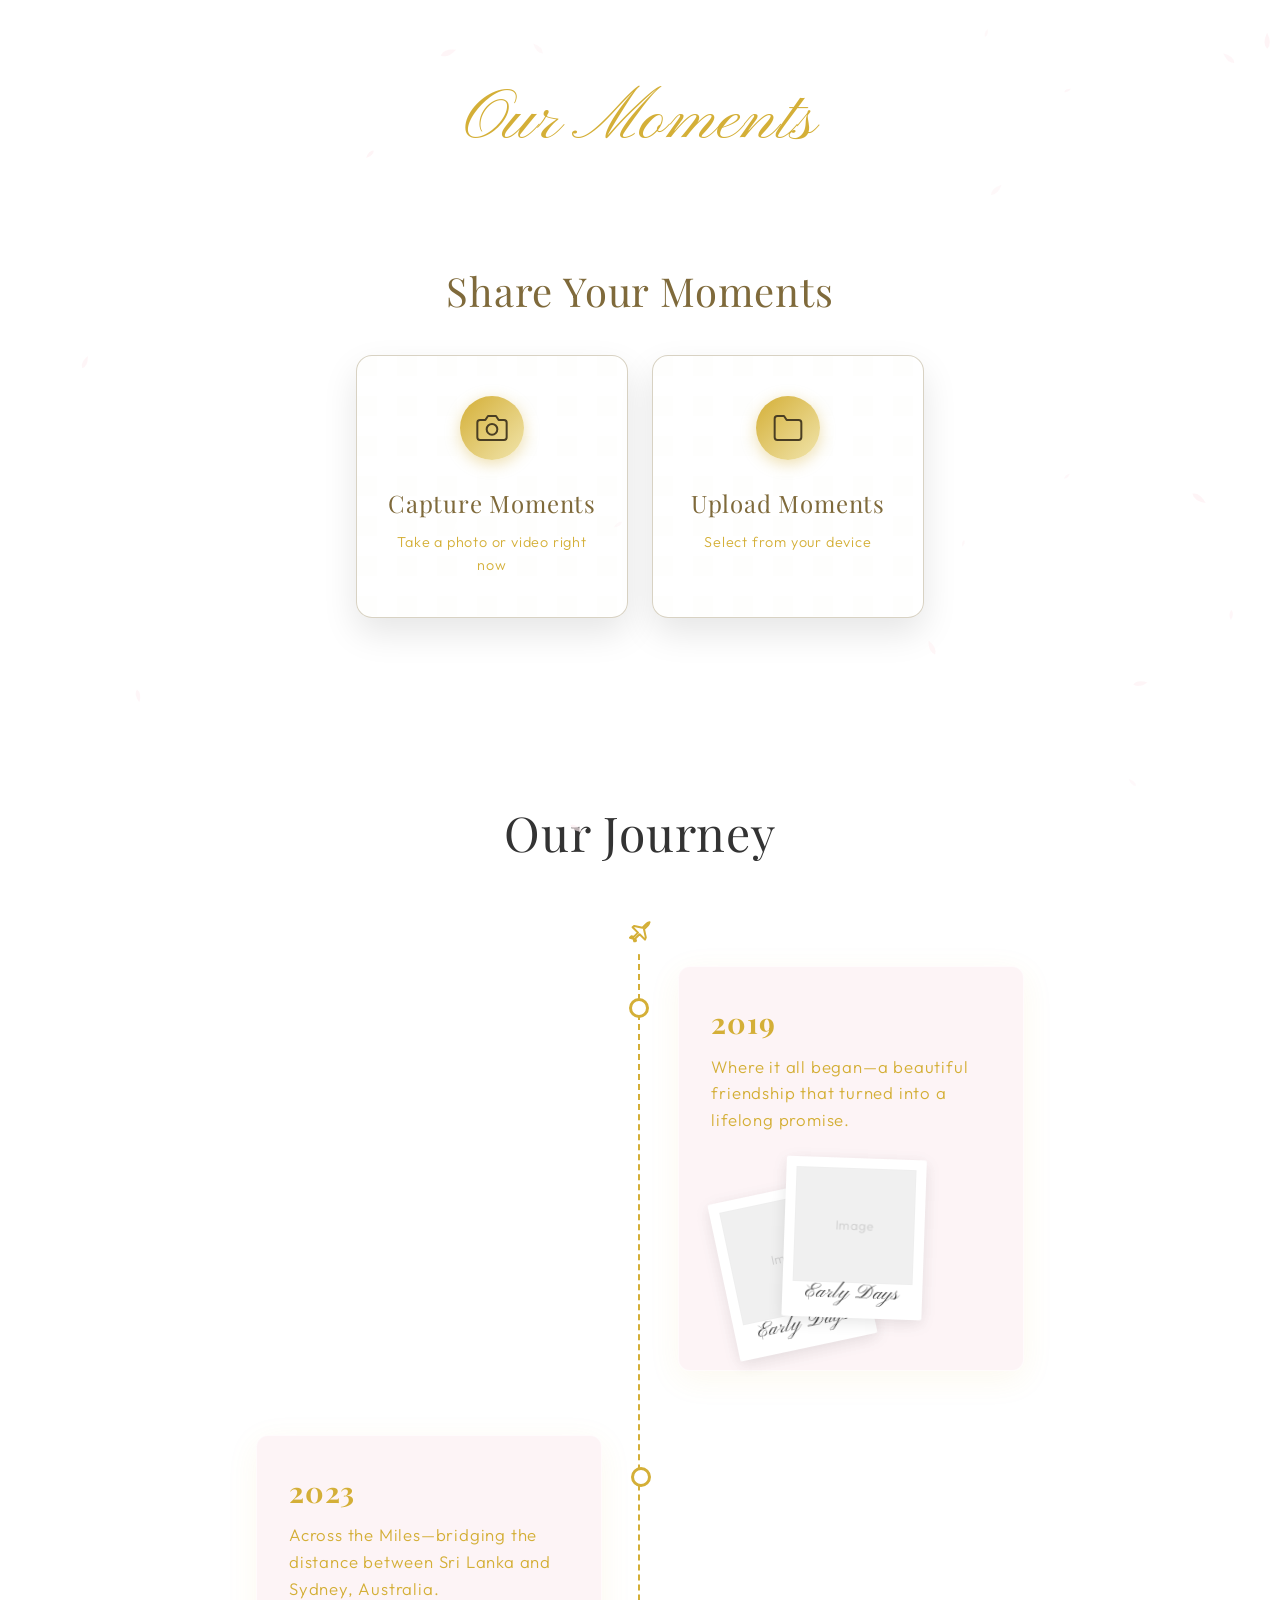
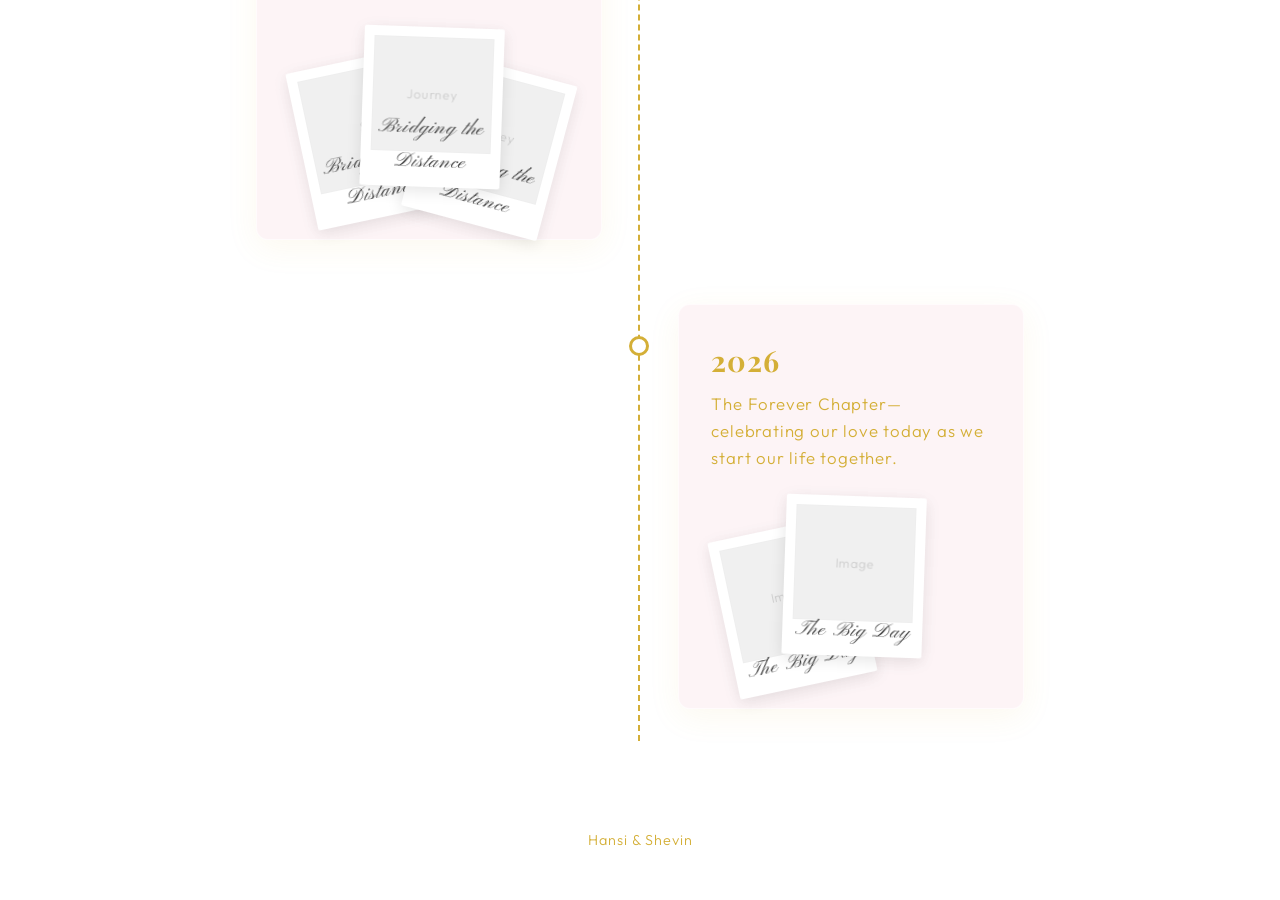
==== commit 5fdabd1d: "fix: resolve reference errors, update payload logic and apps script URL, implement true progress bar" ====
--- a/moments.html
+++ b/moments.html
@@ -1073,7 +1073,7 @@
             videoElement.src = URL.createObjectURL(file);
         });
 
-        const GOOGLE_SCRIPT_URL = "https://script.google.com/macros/s/AKfycbxjKZd3WQ9vp3yCkcFzYn3EKo2dXhMZhBYg9qbt5P5DwrbNoYDzP_CkDzw97nw_xjyyNA/exec";
+        const GOOGLE_SCRIPT_URL = "https://script.google.com/macros/s/AKfycbx9TkGU_emnY5hm9KY13nFKnfjGHdAV_fxiHLfXENxvCFfLpEzEKmmUS3OKXfqQOaln2w/exec";
         const successOverlay = document.getElementById('upload-success-overlay');
 
         form.addEventListener('submit', async (e) => {
@@ -1172,21 +1172,41 @@
                 // Construct payload
                 const payload = {
                     name: uploaderName,
-                    type: payloadType, // tell script if it's photos or video
-                    photos: filesData // keep key as 'photos' if backend strictly expects it
+                    type: currentTab === 'photos' ? 'image' : 'video',
+                    photos: filesData
                 };
 
                 submitBtn.innerHTML = '<span class="spinner"></span>Sending to Drive...';
                 statusMsg.textContent = "Uploading to server...";
 
-                // Fetch request to Apps Script with CORS-friendly headers
-                const response = await fetch(GOOGLE_SCRIPT_URL, {
-                    method: 'POST',
-                    headers: {
-                        'Content-Type': 'text/plain;charset=utf-8',
-                    },
-                    redirect: 'follow',
-                    body: JSON.stringify(payload)
+                // XMLHttpRequest to support upload progress
+                await new Promise((resolve, reject) => {
+                    const xhr = new XMLHttpRequest();
+                    xhr.open('POST', GOOGLE_SCRIPT_URL, true);
+                    xhr.setRequestHeader('Content-Type', 'text/plain;charset=utf-8');
+                    
+                    // Upload progress event
+                    xhr.upload.onprogress = function(e) {
+                        if (e.lengthComputable) {
+                            const percentComplete = Math.round((e.loaded / e.total) * 100);
+                            submitBtn.innerHTML = `<span class="spinner"></span>Uploading... ${percentComplete}%`;
+                            statusMsg.textContent = "Please wait, sending to server...";
+                        }
+                    };
+
+                    xhr.onload = function() {
+                        if (xhr.status >= 200 && xhr.status < 300) {
+                            resolve(xhr.responseText);
+                        } else {
+                            reject(new Error(`HTTP Error: ${xhr.status}`));
+                        }
+                    };
+
+                    xhr.onerror = function() {
+                        reject(new Error("Network Error occurred during upload."));
+                    };
+
+                    xhr.send(JSON.stringify(payload));
                 });
 
                 // Show success overlay
@@ -1194,8 +1214,10 @@
 
                 // Reset Form state
                 form.reset();
-                selectionText.textContent = '0 files selected';
-                selectionText.style.color = 'var(--color-text-secondary)';
+                photoSelectionText.textContent = '0 photos selected';
+                photoSelectionText.style.color = 'var(--color-text-secondary)';
+                videoSelectionText.textContent = '0 videos selected';
+                videoSelectionText.style.color = 'var(--color-text-secondary)';
                 statusMsg.textContent = "";
 
             } catch (error) {
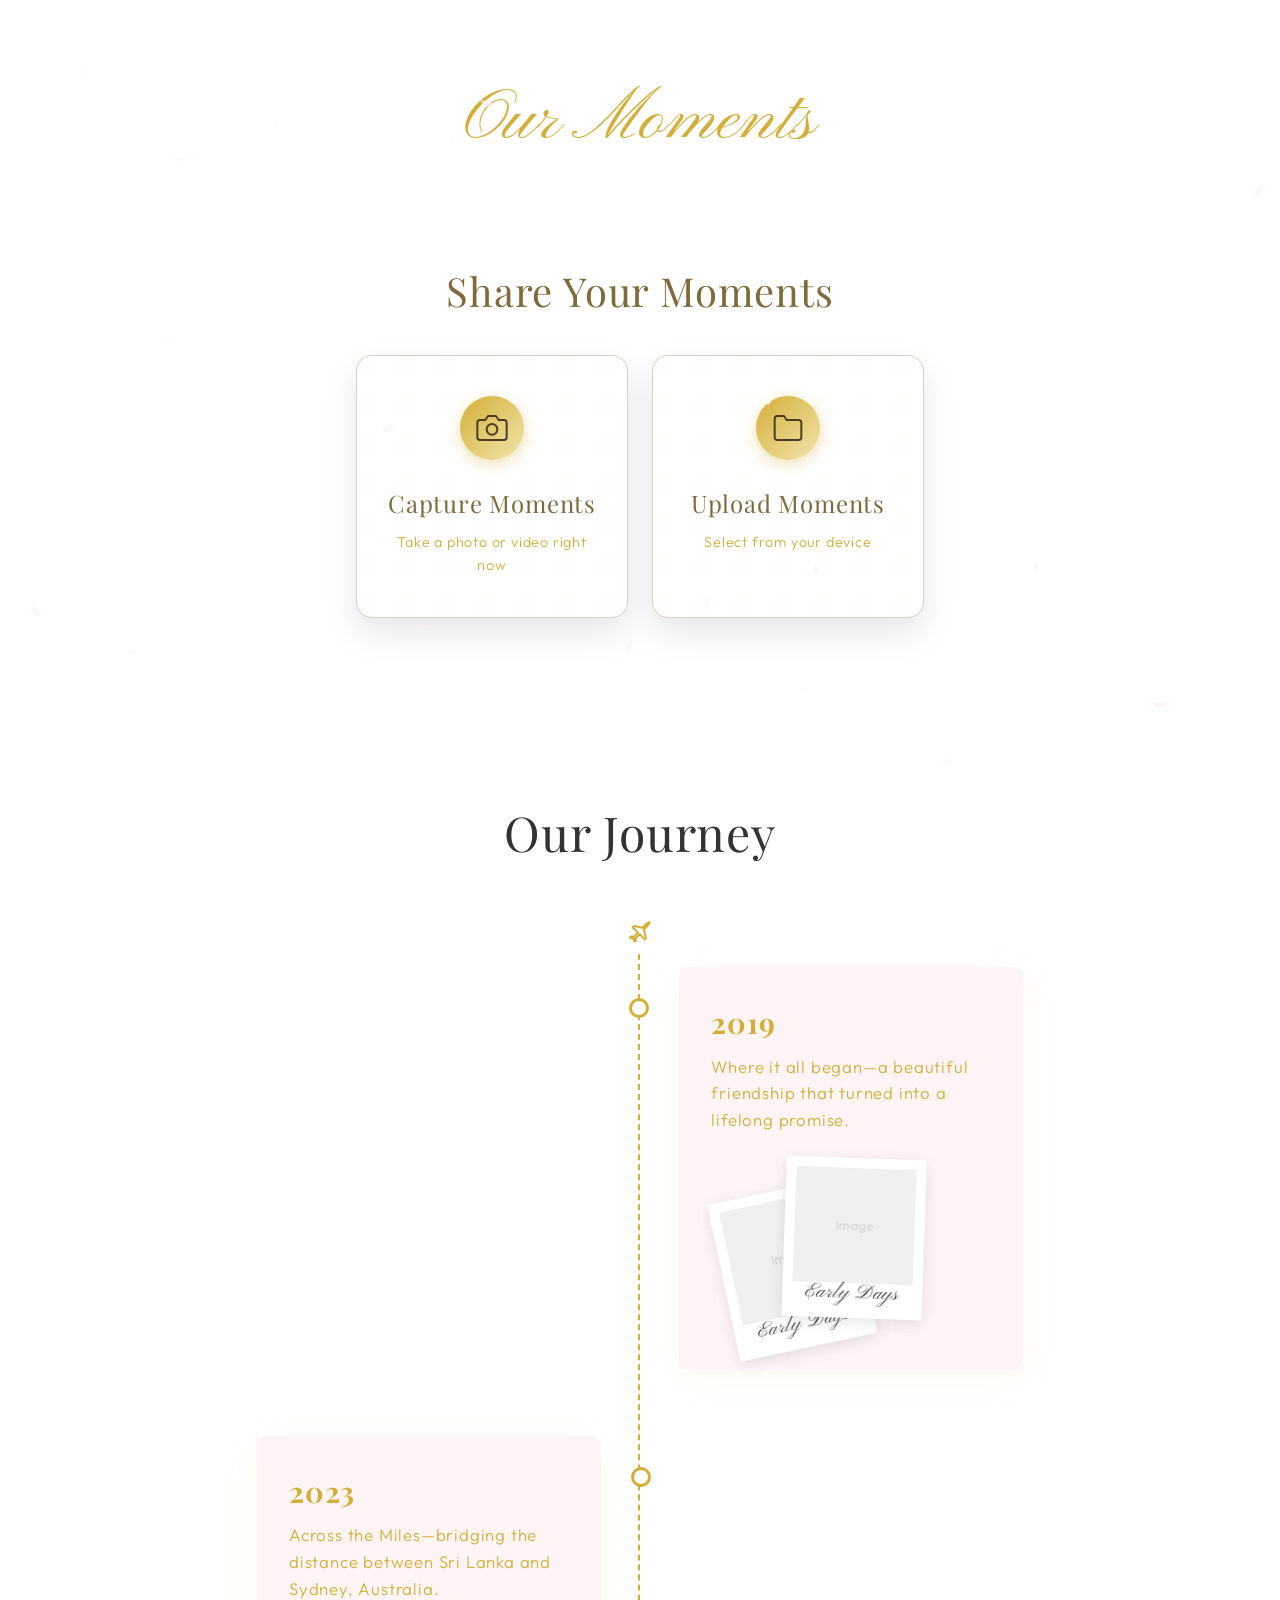
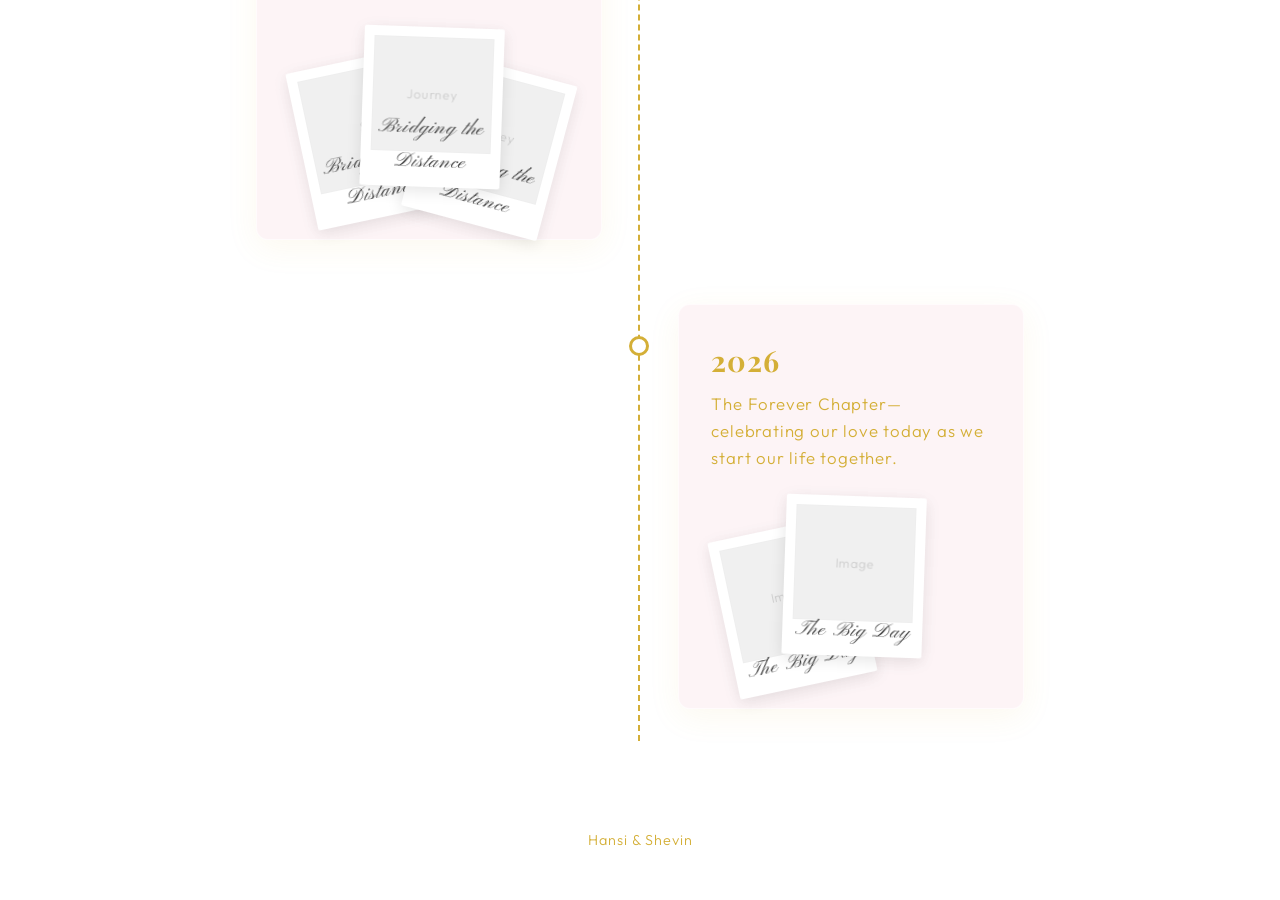
==== commit 35fa165a: "fix: resolve CORS issues using fetch with text/plain and simulated progress" ====
--- a/moments.html
+++ b/moments.html
@@ -1179,35 +1179,31 @@
                 submitBtn.innerHTML = '<span class="spinner"></span>Sending to Drive...';
                 statusMsg.textContent = "Uploading to server...";
 
-                // XMLHttpRequest to support upload progress
-                await new Promise((resolve, reject) => {
-                    const xhr = new XMLHttpRequest();
-                    xhr.open('POST', GOOGLE_SCRIPT_URL, true);
-                    xhr.setRequestHeader('Content-Type', 'text/plain;charset=utf-8');
-                    
-                    // Upload progress event
-                    xhr.upload.onprogress = function(e) {
-                        if (e.lengthComputable) {
-                            const percentComplete = Math.round((e.loaded / e.total) * 100);
-                            submitBtn.innerHTML = `<span class="spinner"></span>Uploading... ${percentComplete}%`;
-                            statusMsg.textContent = "Please wait, sending to server...";
-                        }
-                    };
-
-                    xhr.onload = function() {
-                        if (xhr.status >= 200 && xhr.status < 300) {
-                            resolve(xhr.responseText);
-                        } else {
-                            reject(new Error(`HTTP Error: ${xhr.status}`));
-                        }
-                    };
-
-                    xhr.onerror = function() {
-                        reject(new Error("Network Error occurred during upload."));
-                    };
-
-                    xhr.send(JSON.stringify(payload));
+                // We use fetch with specific parameters to bypass Apps Script CORS preflight issues.
+                // Since fetch doesn't natively support upload progress, we use a simulated progress indicator.
+                let simulatedProgress = 0;
+                const progressInterval = setInterval(() => {
+                    simulatedProgress += Math.floor(Math.random() * 10) + 2; // jump 2-11% at a time
+                    if (simulatedProgress > 95) simulatedProgress = 95; // cap at 95% until complete
+                    submitBtn.innerHTML = `<span class="spinner"></span>Uploading... ${simulatedProgress}%`;
+                }, 800);
+
+                const response = await fetch(GOOGLE_SCRIPT_URL, {
+                    method: 'POST',
+                    headers: {
+                        'Content-Type': 'text/plain;charset=utf-8',
+                    },
+                    redirect: 'follow', // Crucial to follow Apps Script 302 redirect
+                    body: JSON.stringify(payload)
                 });
+                
+                clearInterval(progressInterval);
+                
+                if (!response.ok) {
+                    throw new Error(`HTTP Error Status: ${response.status} - ${response.statusText}`);
+                }
+
+                submitBtn.innerHTML = `<span class="spinner"></span>Uploading... 100%`;
 
                 // Show success overlay
                 successOverlay.classList.add('visible');
@@ -1221,12 +1217,22 @@
                 statusMsg.textContent = "";
 
             } catch (error) {
-                console.error("Upload error:", error);
-                statusMsg.textContent = "Something went wrong. Please try again.";
+                // Improved Error Logging for debugging Network Errors
+                console.error("================ ERROR DETAILS ================");
+                console.error("Full Error Object:", error);
+                console.error("Error Message:", error.message);
+                console.error("Error Stack:", error.stack);
+                console.error("===============================================");
+                
+                statusMsg.textContent = "Network Error: Please check your connection and try again.";
                 statusMsg.style.color = "#D45D79";
             } finally {
-                submitBtn.textContent = "Upload to Our Drive";
-                submitBtn.disabled = false;
+                // Ensure interval is cleared even if an error is thrown early
+                if (typeof progressInterval !== 'undefined') clearInterval(progressInterval);
+                setTimeout(() => {
+                    submitBtn.textContent = "Upload to Our Drive";
+                    submitBtn.disabled = false;
+                }, 1500); // Wait 1.5s to show 100% before resetting button text
             }
         });
     </script>
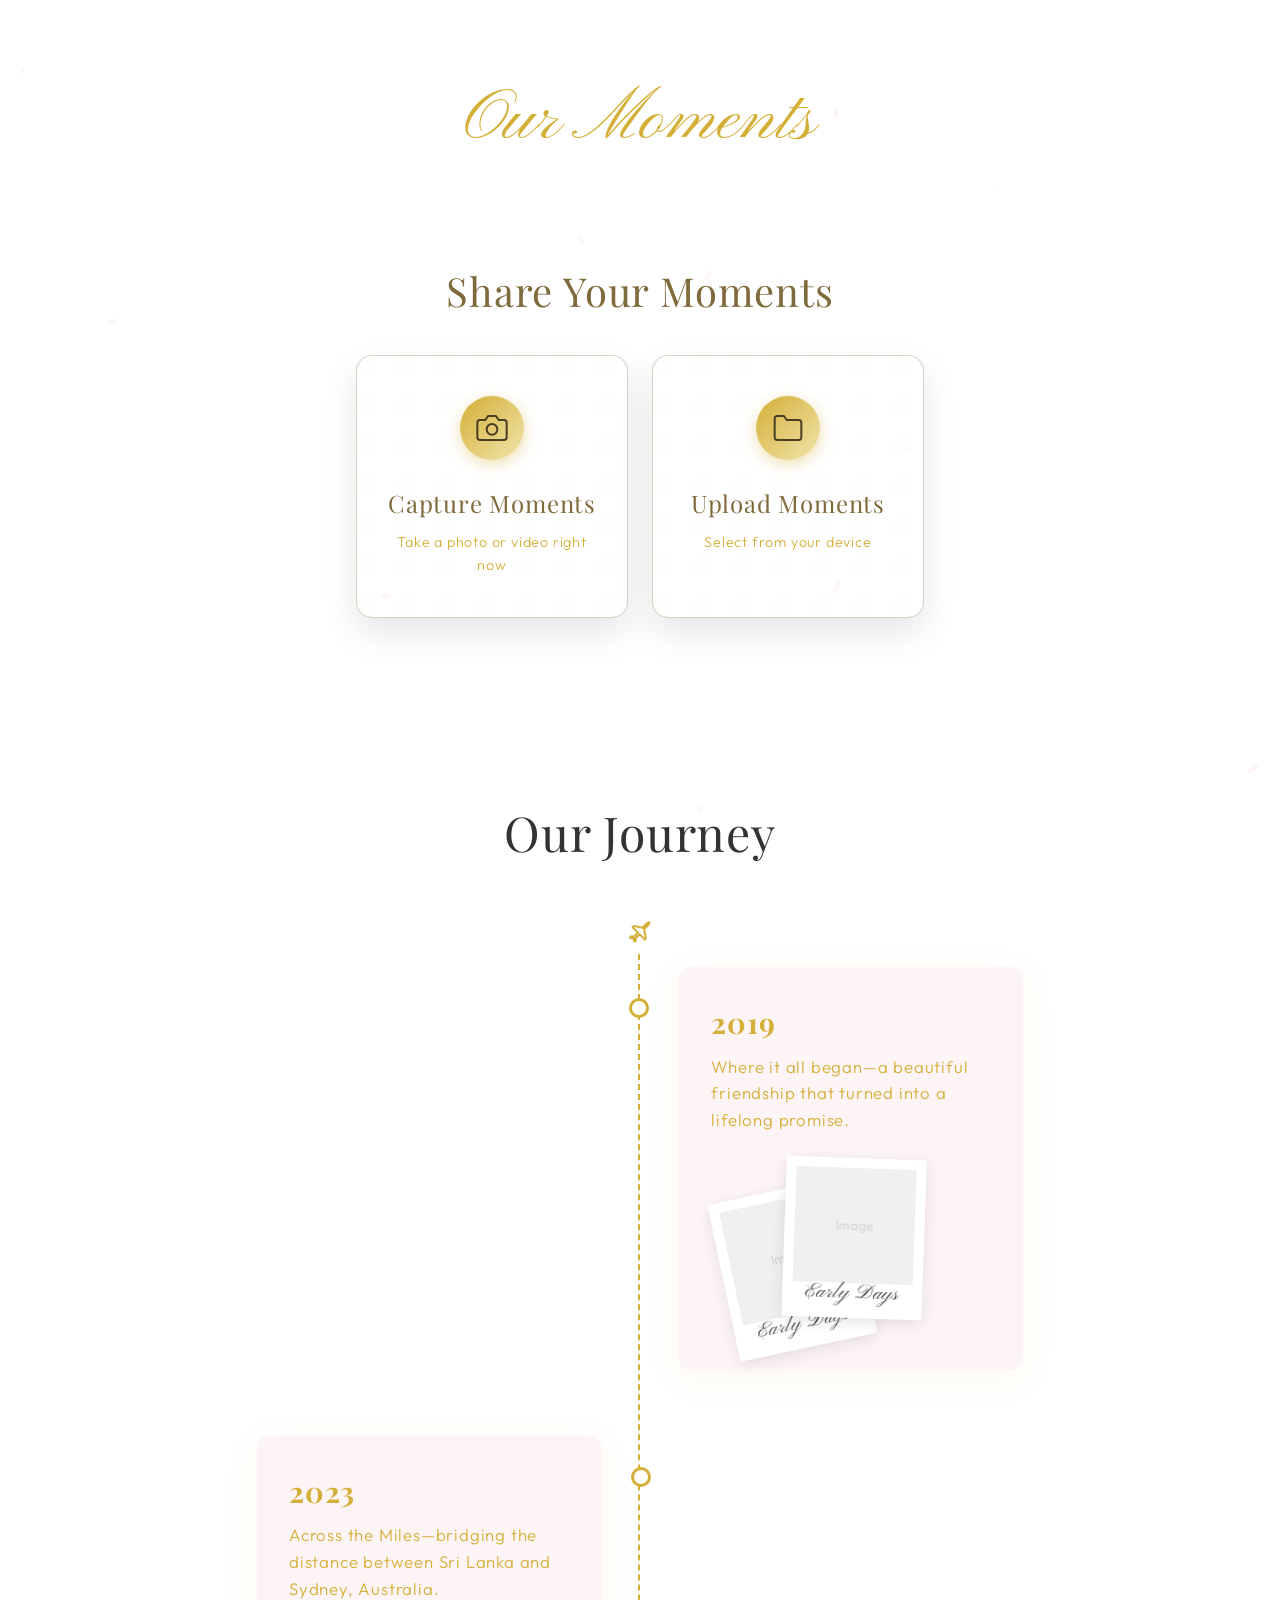
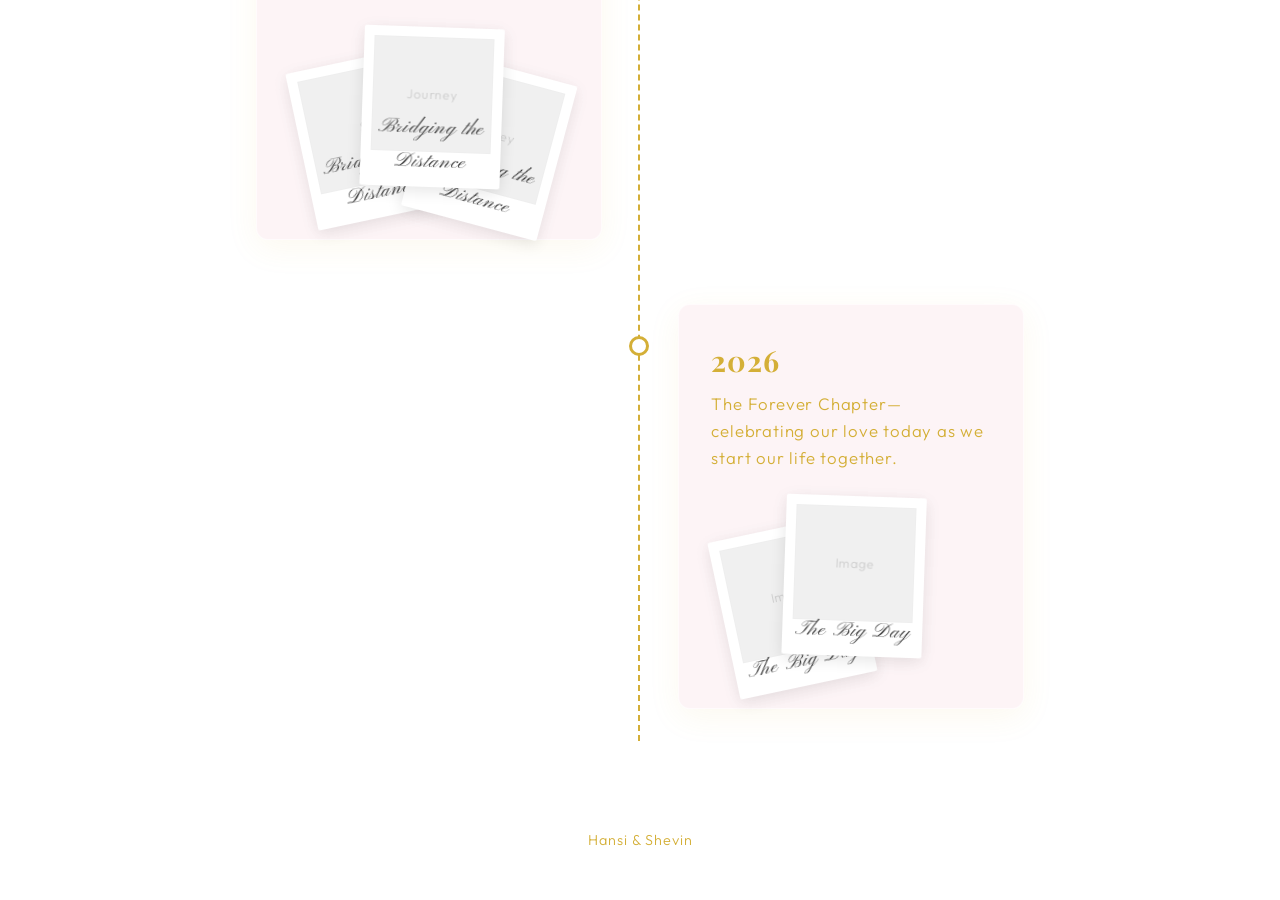
==== commit fabefef5: "fix: preserve full Data URL header for video base64 uploads" ====
--- a/moments.html
+++ b/moments.html
@@ -1152,7 +1152,7 @@
                         return new Promise((resolve, reject) => {
                             const reader = new FileReader();
                             reader.readAsDataURL(file);
-                            reader.onload = () => resolve(reader.result.split(',')[1]);
+                            reader.onload = () => resolve(reader.result);
                             reader.onerror = error => reject(error);
                             
                             // Simulate progressive UI for video reading since it's heavy
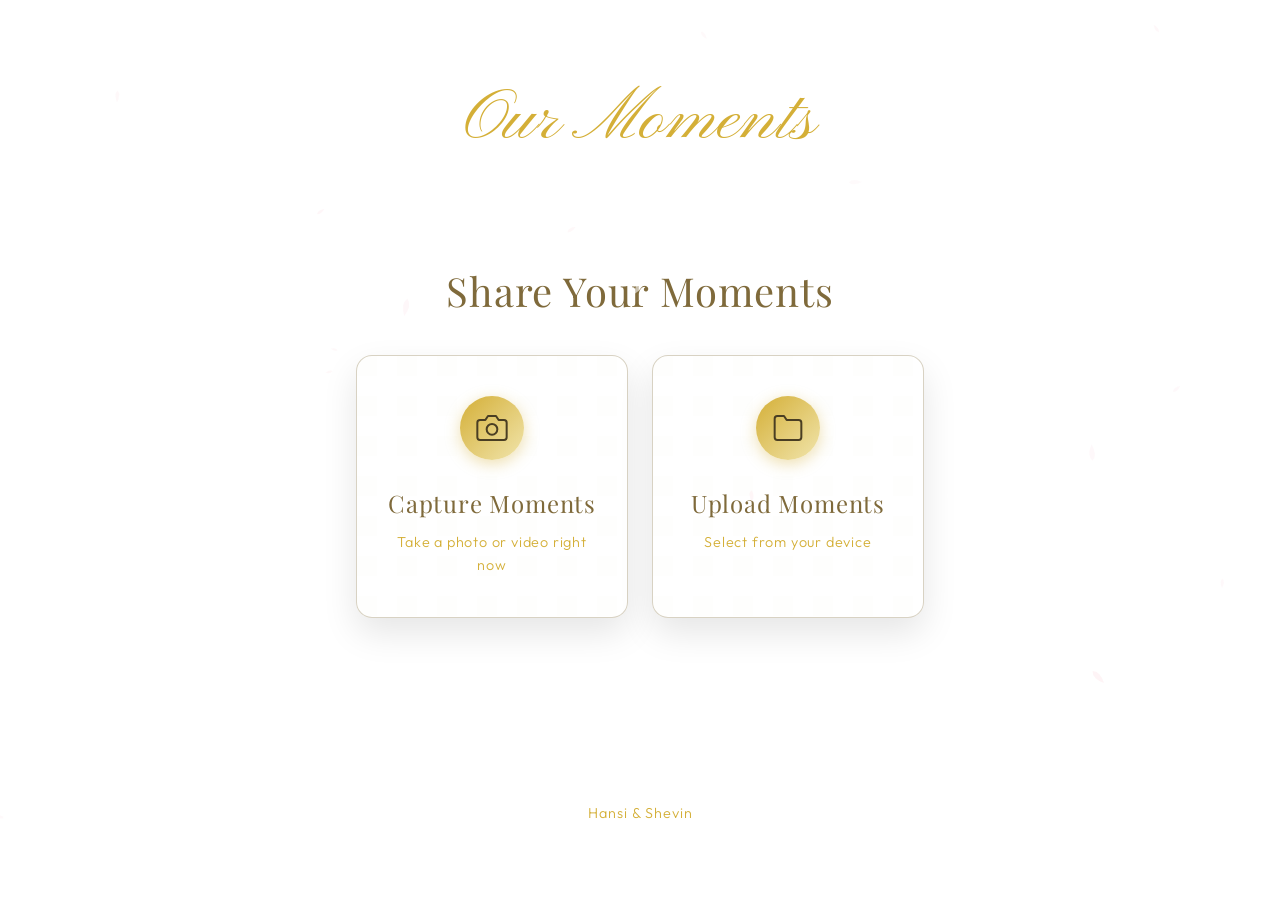
==== commit b6e6084e: "update formatting and remove timeline section" ====
--- a/moments.html
+++ b/moments.html
@@ -443,8 +443,15 @@
         }
 
         @keyframes fadeIn {
-            from { opacity: 0; transform: translateY(10px); }
-            to { opacity: 1; transform: translateY(0); }
+            from {
+                opacity: 0;
+                transform: translateY(10px);
+            }
+
+            to {
+                opacity: 1;
+                transform: translateY(0);
+            }
         }
 
         /* --- Section 1: Guest Moments Uploader (Redesigned) --- */
@@ -458,21 +465,26 @@
         .uploader-title {
             font-family: 'Playfair Display', serif;
             font-size: 2.5rem;
-            color: #7F6A3B; /* Deep Metallic Bronze */
+            color: #7F6A3B;
+            /* Deep Metallic Bronze */
             margin-bottom: 2rem;
-            text-shadow: 0 1px 2px rgba(255,255,255,0.5); /* Subtle lift */
+            text-shadow: 0 1px 2px rgba(255, 255, 255, 0.5);
+            /* Subtle lift */
         }
 
         .upload-form-card {
-            background: rgba(255, 255, 255, 0.98); /* Pearl White */
+            background: rgba(255, 255, 255, 0.98);
+            /* Pearl White */
             /* Subtle crisp texture */
             background-image: url("data:image/svg+xml,%3Csvg width='40' height='40' viewBox='0 0 40 40' xmlns='http://www.w3.org/2000/svg'%3E%3Cpath d='M0 0h40v40H0V0zm20 20h20v20H20V20zM0 20h20v20H0V20zM20 0h20v20H20V0z' fill='%23fdfcf9' fill-opacity='0.4' fill-rule='evenodd'/%3E%3C/svg%3E");
             backdrop-filter: blur(20px);
             -webkit-backdrop-filter: blur(20px);
-            border: 1px solid rgba(127, 106, 59, 0.3); /* Bronze border */
+            border: 1px solid rgba(127, 106, 59, 0.3);
+            /* Bronze border */
             border-radius: 16px;
             padding: 3rem 2rem;
-            box-shadow: 0 20px 50px rgba(0, 0, 0, 0.15); /* Stronger shadow for dim environment */
+            box-shadow: 0 20px 50px rgba(0, 0, 0, 0.15);
+            /* Stronger shadow for dim environment */
             position: relative;
             overflow: hidden;
         }
@@ -481,9 +493,11 @@
         .upload-form-card::before {
             content: '';
             position: absolute;
-            top: -50%; left: -50%;
-            width: 200%; height: 200%;
-            background: 
+            top: -50%;
+            left: -50%;
+            width: 200%;
+            height: 200%;
+            background:
                 radial-gradient(circle at 20% 30%, rgba(212, 175, 55, 0.12) 0%, transparent 20%),
                 radial-gradient(circle at 80% 20%, rgba(212, 175, 55, 0.08) 0%, transparent 25%),
                 radial-gradient(circle at 40% 80%, rgba(212, 175, 55, 0.1) 0%, transparent 20%),
@@ -493,7 +507,7 @@
             filter: blur(5px);
         }
 
-        .upload-form-card > * {
+        .upload-form-card>* {
             position: relative;
             z-index: 1;
         }
@@ -507,9 +521,11 @@
         .minimal-input-group label {
             display: block;
             font-family: 'Outfit', sans-serif;
-            font-weight: 600; /* As requested */
+            font-weight: 600;
+            /* As requested */
             font-size: 0.95rem;
-            color: #7F6A3B; /* Deep Metallic Bronze */
+            color: #7F6A3B;
+            /* Deep Metallic Bronze */
             margin-bottom: 0.8rem;
             text-transform: uppercase;
             letter-spacing: 0.1em;
@@ -518,13 +534,16 @@
         .minimal-input-group input[type="text"] {
             width: 100%;
             background: rgba(255, 255, 255, 0.8);
-            border: 1px solid #7F6A3B; /* Defined clean Bronze border */
-            border-radius: 8px; /* Slightly rounded */
+            border: 1px solid #7F6A3B;
+            /* Defined clean Bronze border */
+            border-radius: 8px;
+            /* Slightly rounded */
             padding: 1rem 1.2rem;
             font-family: 'Outfit', sans-serif;
             font-size: 1.15rem;
             font-weight: 400;
-            color: #332A15; /* Very dark sharp text */
+            color: #332A15;
+            /* Very dark sharp text */
             outline: none;
             transition: border-color 0.3s ease, box-shadow 0.3s ease;
         }
@@ -533,9 +552,10 @@
             border-color: #5C4B27;
             box-shadow: 0 0 0 3px rgba(127, 106, 59, 0.15);
         }
-        
+
         .minimal-input-group input[type="text"]::placeholder {
-            color: rgba(127, 106, 59, 0.5); /* Subtle bronze placeholder */
+            color: rgba(127, 106, 59, 0.5);
+            /* Subtle bronze placeholder */
         }
 
         /* Custom File Input Label Button */
@@ -549,39 +569,47 @@
         }
 
         /* Hyper-Realistic Buttons */
-        .custom-file-label, .gold-upload-btn {
+        .custom-file-label,
+        .gold-upload-btn {
             display: flex;
             align-items: center;
             justify-content: center;
             gap: 12px;
             width: 100%;
             padding: 1.2rem 2rem;
-            
+
             /* Polished edge and embossed depth */
-            border: 1px solid #E6D070; 
-            border-bottom: 3px solid #B89947; 
-            border-radius: 8px; /* Bar-like */
-            
-            color: #4A3E23; /* Dark text for contrast against gold */
-            text-shadow: 0 1px 1px rgba(255,255,255,0.4); /* Foil text effect */
+            border: 1px solid #E6D070;
+            border-bottom: 3px solid #B89947;
+            border-radius: 8px;
+            /* Bar-like */
+
+            color: #4A3E23;
+            /* Dark text for contrast against gold */
+            text-shadow: 0 1px 1px rgba(255, 255, 255, 0.4);
+            /* Foil text effect */
             font-family: 'Outfit', sans-serif;
             font-weight: 700;
             font-size: 1.05rem;
             letter-spacing: 2px;
             text-transform: uppercase;
             cursor: pointer;
-            
+
             /* Hammered foil gradient */
-            background: 
-                linear-gradient(135deg, rgba(255,255,255,0.4) 0%, transparent 20%, rgba(0,0,0,0.05) 50%, transparent 80%, rgba(255,255,255,0.3) 100%),
+            background:
+                linear-gradient(135deg, rgba(255, 255, 255, 0.4) 0%, transparent 20%, rgba(0, 0, 0, 0.05) 50%, transparent 80%, rgba(255, 255, 255, 0.3) 100%),
                 linear-gradient(to right, #D4AF37, #F5E397, #D4AF37, #F5E397, #D4AF37);
-            
-            box-shadow: 
-                inset 0 1px 2px rgba(255,255,255,0.8), /* Top highlight */
-                inset 0 -1px 2px rgba(0,0,0,0.1), /* Bottom inner shadow */
-                0 8px 20px rgba(0,0,0,0.15), /* Drop shadow */
-                0 3px 6px rgba(0,0,0,0.1); /* Close shadow */
-                
+
+            box-shadow:
+                inset 0 1px 2px rgba(255, 255, 255, 0.8),
+                /* Top highlight */
+                inset 0 -1px 2px rgba(0, 0, 0, 0.1),
+                /* Bottom inner shadow */
+                0 8px 20px rgba(0, 0, 0, 0.15),
+                /* Drop shadow */
+                0 3px 6px rgba(0, 0, 0, 0.1);
+            /* Close shadow */
+
             transition: all 0.2s ease;
             margin-top: 0.5rem;
         }
@@ -590,33 +618,37 @@
             margin-top: 1rem;
         }
 
-        .custom-file-label:hover, .gold-upload-btn:hover {
+        .custom-file-label:hover,
+        .gold-upload-btn:hover {
             transform: translateY(-1px);
-            box-shadow: 
-                inset 0 1px 2px rgba(255,255,255,0.8),
-                inset 0 -1px 2px rgba(0,0,0,0.1),
-                0 10px 25px rgba(0,0,0,0.2),
-                0 4px 8px rgba(0,0,0,0.12);
-        }
-
-        .custom-file-label:active, .gold-upload-btn:active {
+            box-shadow:
+                inset 0 1px 2px rgba(255, 255, 255, 0.8),
+                inset 0 -1px 2px rgba(0, 0, 0, 0.1),
+                0 10px 25px rgba(0, 0, 0, 0.2),
+                0 4px 8px rgba(0, 0, 0, 0.12);
+        }
+
+        .custom-file-label:active,
+        .gold-upload-btn:active {
             transform: translateY(2px);
             border-bottom-width: 1px;
-            box-shadow: 
-                inset 0 1px 2px rgba(255,255,255,0.8),
-                0 2px 5px rgba(0,0,0,0.2);
+            box-shadow:
+                inset 0 1px 2px rgba(255, 255, 255, 0.8),
+                0 2px 5px rgba(0, 0, 0, 0.2);
         }
 
         .camera-icon {
             width: 22px;
             height: 22px;
-            stroke: #4A3E23; /* Match dark text */
+            stroke: #4A3E23;
+            /* Match dark text */
         }
 
         .file-selection-helper {
             font-family: 'Outfit', sans-serif;
             font-size: 0.9rem;
-            color: #7F6A3B; /* Bronze helper text */
+            color: #7F6A3B;
+            /* Bronze helper text */
             text-align: center;
             margin-top: 1rem;
             font-weight: 600;
@@ -724,19 +756,23 @@
         <div class="choice-container" id="choice-view">
             <div class="choice-card" onclick="document.getElementById('capture-input').click()">
                 <div class="choice-icon">
-                    <svg viewBox="0 0 24 24" fill="none" stroke="currentColor" stroke-width="1.5" stroke-linecap="round" stroke-linejoin="round">
-                        <path d="M23 19a2 2 0 0 1-2 2H3a2 2 0 0 1-2-2V8a2 2 0 0 1 2-2h4l2-3h6l2 3h4a2 2 0 0 1 2 2z"></path>
+                    <svg viewBox="0 0 24 24" fill="none" stroke="currentColor" stroke-width="1.5" stroke-linecap="round"
+                        stroke-linejoin="round">
+                        <path d="M23 19a2 2 0 0 1-2 2H3a2 2 0 0 1-2-2V8a2 2 0 0 1 2-2h4l2-3h6l2 3h4a2 2 0 0 1 2 2z">
+                        </path>
                         <circle cx="12" cy="13" r="4"></circle>
                     </svg>
                 </div>
                 <h3>Capture Moments</h3>
                 <p>Take a photo or video right now</p>
-                <input type="file" id="capture-input" accept="image/*,video/*" capture="environment" class="hidden-file-input">
+                <input type="file" id="capture-input" accept="image/*,video/*" capture="environment"
+                    class="hidden-file-input">
             </div>
 
             <div class="choice-card" id="btn-show-upload">
                 <div class="choice-icon">
-                    <svg viewBox="0 0 24 24" fill="none" stroke="currentColor" stroke-width="1.5" stroke-linecap="round" stroke-linejoin="round">
+                    <svg viewBox="0 0 24 24" fill="none" stroke="currentColor" stroke-width="1.5" stroke-linecap="round"
+                        stroke-linejoin="round">
                         <path d="M22 19a2 2 0 0 1-2 2H4a2 2 0 0 1-2-2V5a2 2 0 0 1 2-2h5l2 3h9a2 2 0 0 1 2 2z"></path>
                     </svg>
                 </div>
@@ -748,7 +784,7 @@
         <!-- Form View (Hidden initially) -->
         <div class="form-container hidden" id="form-view">
             <form class="upload-form-card" id="moments-upload-form">
-                
+
                 <button type="button" class="back-to-choice" id="btn-back-choice">
                     &larr; Back
                 </button>
@@ -770,8 +806,11 @@
                     <div class="minimal-input-group">
                         <input type="file" id="moment-photos" class="hidden-file-input" accept="image/*" multiple>
                         <label for="moment-photos" class="custom-file-label">
-                            <svg class="camera-icon" viewBox="0 0 24 24" fill="none" stroke="currentColor" stroke-width="1.5" stroke-linecap="round" stroke-linejoin="round">
-                                <rect x="3" y="3" width="18" height="18" rx="2" ry="2"></rect><circle cx="8.5" cy="8.5" r="1.5"></circle><polyline points="21 15 16 10 5 21"></polyline>
+                            <svg class="camera-icon" viewBox="0 0 24 24" fill="none" stroke="currentColor"
+                                stroke-width="1.5" stroke-linecap="round" stroke-linejoin="round">
+                                <rect x="3" y="3" width="18" height="18" rx="2" ry="2"></rect>
+                                <circle cx="8.5" cy="8.5" r="1.5"></circle>
+                                <polyline points="21 15 16 10 5 21"></polyline>
                             </svg>
                             Select Photos
                         </label>
@@ -784,8 +823,10 @@
                     <div class="minimal-input-group">
                         <input type="file" id="moment-videos" class="hidden-file-input" accept="video/*">
                         <label for="moment-videos" class="custom-file-label">
-                            <svg class="camera-icon" viewBox="0 0 24 24" fill="none" stroke="currentColor" stroke-width="1.5" stroke-linecap="round" stroke-linejoin="round">
-                                <polygon points="23 7 16 12 23 17 23 7"></polygon><rect x="1" y="5" width="15" height="14" rx="2" ry="2"></rect>
+                            <svg class="camera-icon" viewBox="0 0 24 24" fill="none" stroke="currentColor"
+                                stroke-width="1.5" stroke-linecap="round" stroke-linejoin="round">
+                                <polygon points="23 7 16 12 23 17 23 7"></polygon>
+                                <rect x="1" y="5" width="15" height="14" rx="2" ry="2"></rect>
                             </svg>
                             Select Video (1 Max)
                         </label>
@@ -809,86 +850,6 @@
                 onclick="document.getElementById('upload-success-overlay').classList.remove('visible')">Close</button>
         </div>
     </div>
-
-    <!-- ============================================== -->
-    <!-- SECTION 2: OUR JOURNEY (TIMELINE)              -->
-    <!-- ============================================== -->
-    <section class="timeline-section">
-        <h2 class="timeline-title reveal">Our Journey</h2>
-
-        <div class="vertical-timeline reveal" id="journey-timeline">
-            <!-- Scrolling Airplane Icon -->
-            <div class="scrolling-airplane" id="airplane-icon">
-                <svg width="24" height="24" viewBox="0 0 24 24" fill="none" stroke="currentColor" stroke-width="2"
-                    stroke-linecap="round" stroke-linejoin="round">
-                    <path
-                        d="M17.8 19.2L16 11l3.5-3.5C21 6 21.5 4 21.5 4c0 0-2 .5-3.5 2L14.5 9.5 6.3 7.7 4.6 9l5.4 5.4-4.3 4.3-2.2-.7L2 19.5l3.5 1 1 3.5 1.5-1.5-.7-2.2 4.3-4.3 5.4 5.4z">
-                    </path>
-                </svg>
-            </div>
-
-            <!-- Milestone 1 -->
-            <div class="v-timeline-item">
-                <div class="v-timeline-card">
-                    <div class="year-badge">2019</div>
-                    <p class="milestone-desc">Where it all began—a beautiful friendship that turned into a lifelong
-                        promise.</p>
-                    <div class="polaroid-container reveal">
-                        <div class="polaroid p-left">
-                            <div class="polaroid-img-placeholder">Image</div>
-                            <p class="polaroid-caption">Early Days</p>
-                        </div>
-                        <div class="polaroid p-center">
-                            <div class="polaroid-img-placeholder">Image</div>
-                            <p class="polaroid-caption">Early Days</p>
-                        </div>
-                    </div>
-                </div>
-            </div>
-
-            <!-- Milestone 2 -->
-            <div class="v-timeline-item">
-                <div class="v-timeline-card">
-                    <div class="year-badge">2023</div>
-                    <p class="milestone-desc">Across the Miles—bridging the distance between Sri Lanka and Sydney,
-                        Australia.</p>
-                    <div class="polaroid-container reveal">
-                        <div class="polaroid p-left">
-                            <div class="polaroid-img-placeholder">SL</div>
-                            <p class="polaroid-caption">Bridging the Distance</p>
-                        </div>
-                        <div class="polaroid p-center">
-                            <div class="polaroid-img-placeholder">Journey</div>
-                            <p class="polaroid-caption">Bridging the Distance</p>
-                        </div>
-                        <div class="polaroid p-right">
-                            <div class="polaroid-img-placeholder">Sydney</div>
-                            <p class="polaroid-caption">Bridging the Distance</p>
-                        </div>
-                    </div>
-                </div>
-            </div>
-
-            <!-- Milestone 3 -->
-            <div class="v-timeline-item">
-                <div class="v-timeline-card">
-                    <div class="year-badge">2026</div>
-                    <p class="milestone-desc">The Forever Chapter—celebrating our love today as we start our life
-                        together.</p>
-                    <div class="polaroid-container reveal">
-                        <div class="polaroid p-left">
-                            <div class="polaroid-img-placeholder">Image</div>
-                            <p class="polaroid-caption">The Big Day</p>
-                        </div>
-                        <div class="polaroid p-center">
-                            <div class="polaroid-img-placeholder">Image</div>
-                            <p class="polaroid-caption">The Big Day</p>
-                        </div>
-                    </div>
-                </div>
-            </div>
-        </div>
-    </section>
 
 
     <footer>
@@ -991,27 +952,27 @@
             if (e.target.files.length > 0) {
                 const file = e.target.files[0];
                 showFormView(); // Transition to form
-                
+
                 // Route file to correct tab based on type
                 if (file.type.startsWith('video/')) {
                     // Switch to video tab
                     tabBtns[1].click();
-                    
+
                     // Assign file to video input using DataTransfer
                     const dataTransfer = new DataTransfer();
                     dataTransfer.items.add(file);
                     videosInput.files = dataTransfer.files;
-                    
+
                     // Trigger change event to run validation
                     videosInput.dispatchEvent(new Event('change'));
                 } else {
                     // Default to photos tab
                     tabBtns[0].click();
-                    
+
                     const dataTransfer = new DataTransfer();
                     dataTransfer.items.add(file);
                     photosInput.files = dataTransfer.files;
-                    
+
                     photosInput.dispatchEvent(new Event('change'));
                 }
             }
@@ -1033,7 +994,7 @@
         });
 
         // Video Validation & Duration Check
-        videosInput.addEventListener('change', function() {
+        videosInput.addEventListener('change', function () {
             const file = this.files[0];
             if (!file) {
                 videoSelectionText.textContent = '0 videos selected';
@@ -1047,11 +1008,11 @@
             // Create temporary video element to check duration
             const videoElement = document.createElement('video');
             videoElement.preload = 'metadata';
-            
-            videoElement.onloadedmetadata = function() {
+
+            videoElement.onloadedmetadata = function () {
                 window.URL.revokeObjectURL(videoElement.src);
                 const duration = videoElement.duration;
-                
+
                 if (duration > 300) { // 5 minutes = 300 seconds
                     alert("Our memories are precious, but please keep videos under 5 minutes.");
                     videosInput.value = ''; // Clear input
@@ -1063,13 +1024,13 @@
                     videoSelectionText.style.color = 'var(--color-text-secondary)';
                 }
             }
-            
-            videoElement.onerror = function() {
+
+            videoElement.onerror = function () {
                 // If it fails to load metadata, just allow it and let it pass or fail on upload
                 videoSelectionText.textContent = `1 video selected`;
                 videoSelectionText.style.color = 'var(--color-text-secondary)';
             }
-            
+
             videoElement.src = URL.createObjectURL(file);
         });
 
@@ -1081,7 +1042,7 @@
 
             let files = [];
             let payloadType = currentTab; // 'photos' or 'videos'
-            
+
             if (currentTab === 'photos') {
                 files = photosInput.files;
             } else {
@@ -1139,7 +1100,7 @@
                 };
 
                 let filesData = [];
-                
+
                 if (payloadType === 'photos') {
                     // Read and compress all photo files
                     const filePromises = Array.from(files).map(file => compressImage(file));
@@ -1147,24 +1108,24 @@
                 } else {
                     // Read video as Base64 (No compression)
                     statusMsg.textContent = `Encoding video (this might take a while)...`;
-                    
+
                     const readVideo = (file) => {
                         return new Promise((resolve, reject) => {
                             const reader = new FileReader();
                             reader.readAsDataURL(file);
                             reader.onload = () => resolve(reader.result);
                             reader.onerror = error => reject(error);
-                            
+
                             // Simulate progressive UI for video reading since it's heavy
                             reader.onprogress = (data) => {
-                                if (data.lengthComputable) {                                            
-                                    const progress = parseInt( ((data.loaded / data.total) * 100), 10 );
+                                if (data.lengthComputable) {
+                                    const progress = parseInt(((data.loaded / data.total) * 100), 10);
                                     submitBtn.innerHTML = `<span class="spinner"></span>Reading Video... ${progress}%`;
                                 }
                             }
                         });
                     };
-                    
+
                     const videoBase64 = await readVideo(files[0]);
                     filesData = [videoBase64];
                 }
@@ -1196,9 +1157,9 @@
                     redirect: 'follow', // Crucial to follow Apps Script 302 redirect
                     body: JSON.stringify(payload)
                 });
-                
+
                 clearInterval(progressInterval);
-                
+
                 if (!response.ok) {
                     throw new Error(`HTTP Error Status: ${response.status} - ${response.statusText}`);
                 }
@@ -1223,7 +1184,7 @@
                 console.error("Error Message:", error.message);
                 console.error("Error Stack:", error.stack);
                 console.error("===============================================");
-                
+
                 statusMsg.textContent = "Network Error: Please check your connection and try again.";
                 statusMsg.style.color = "#D45D79";
             } finally {
